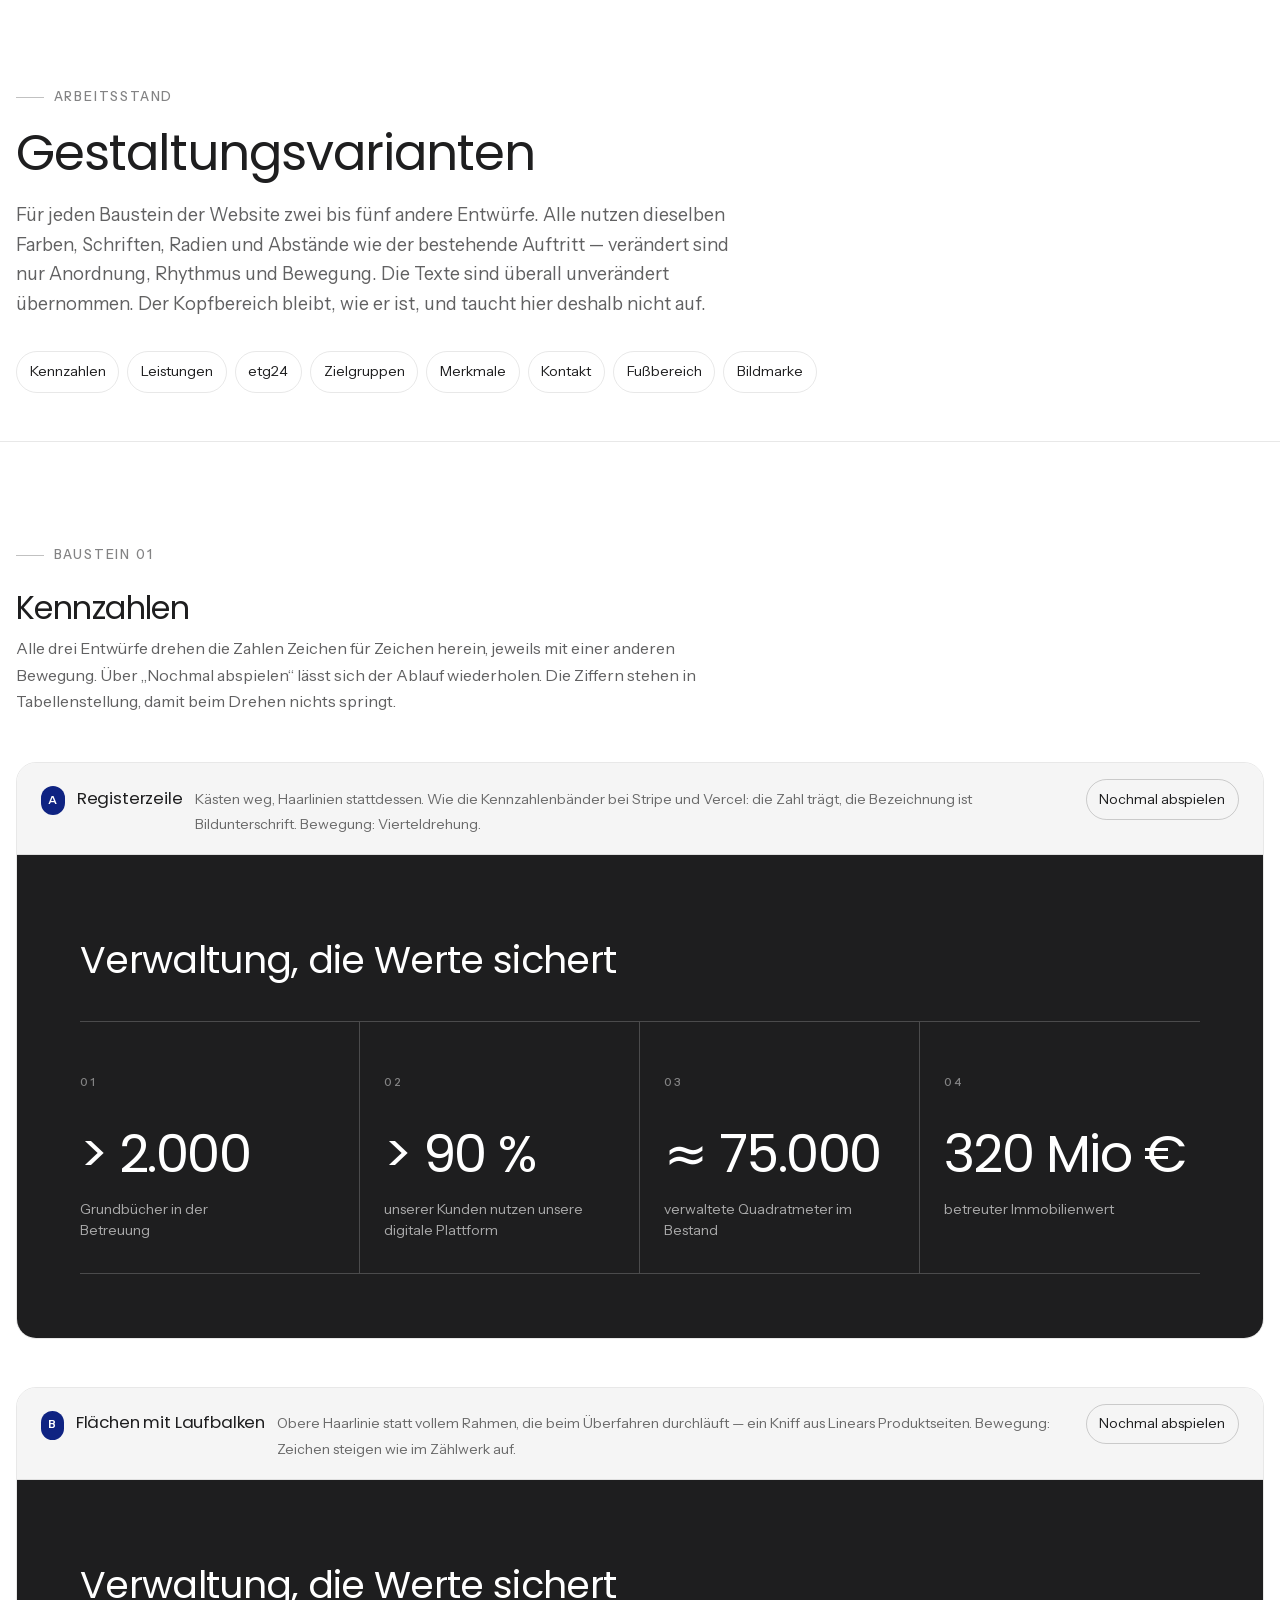
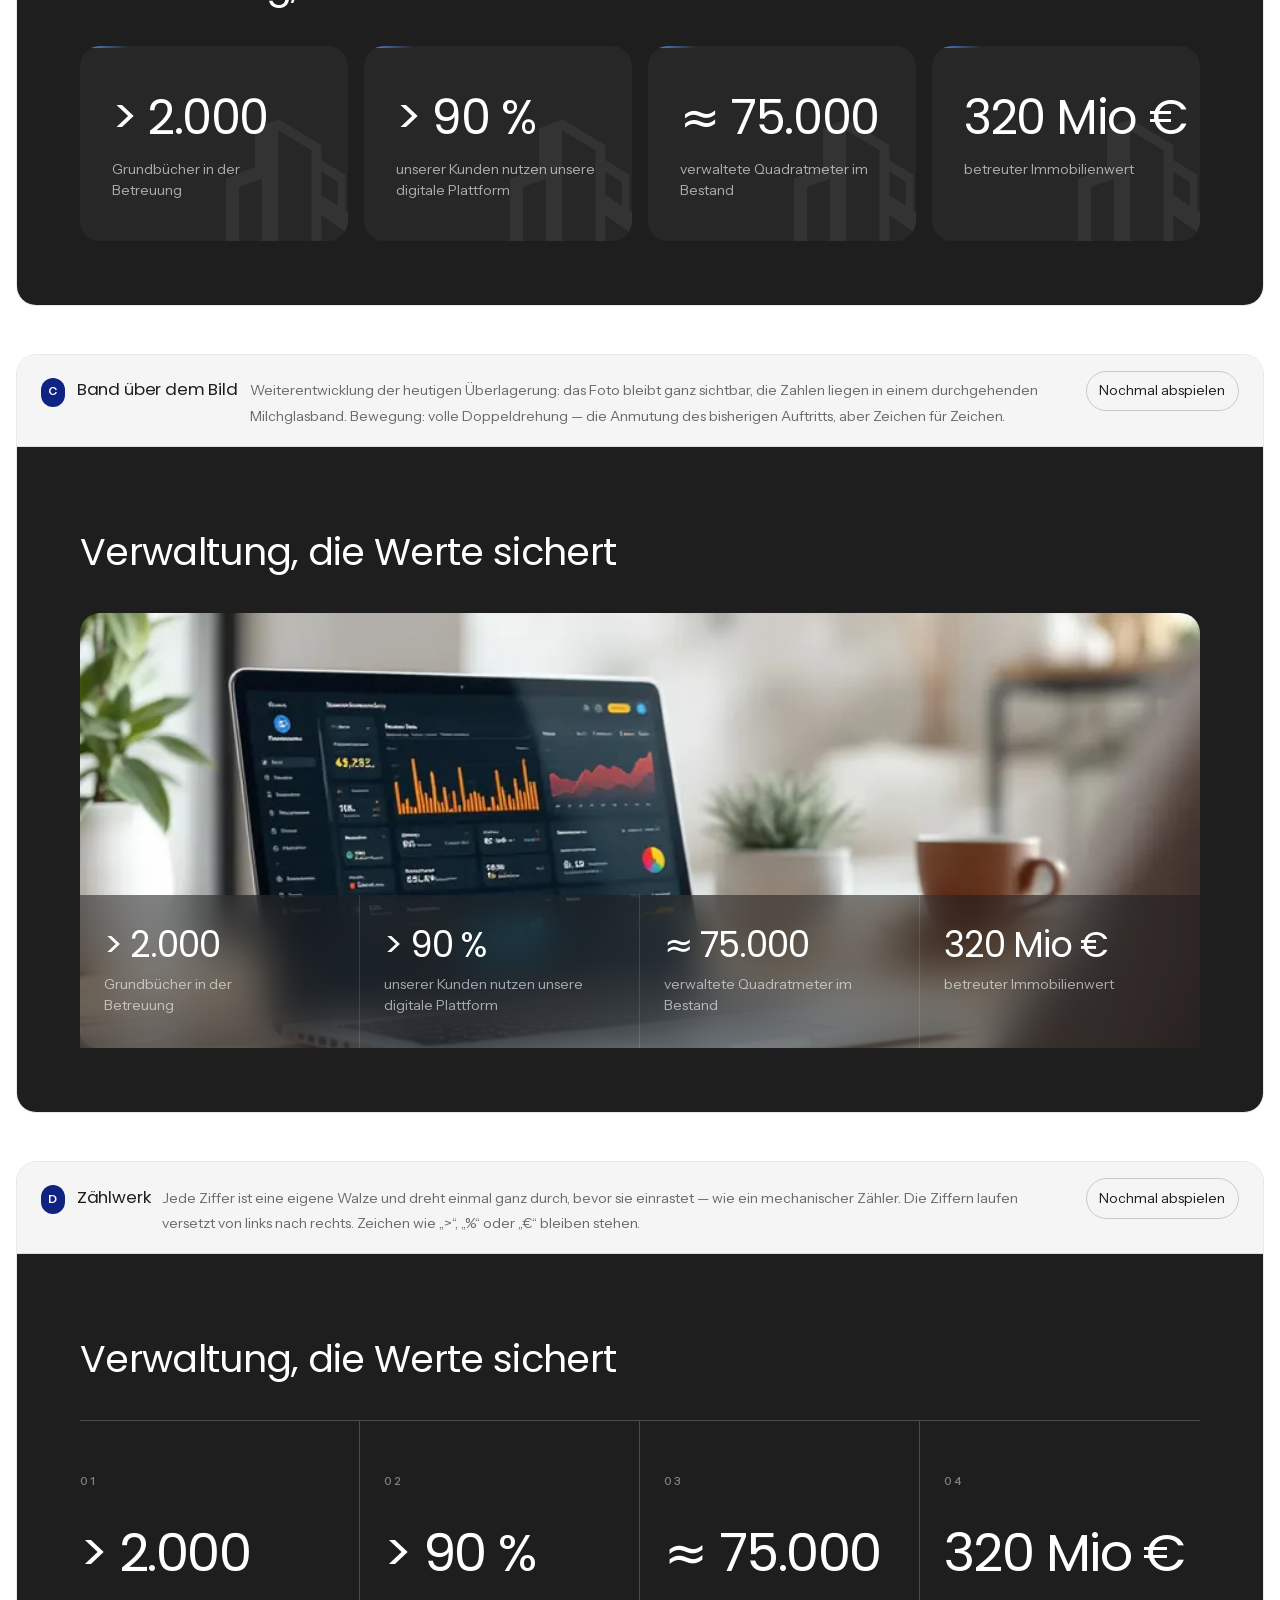
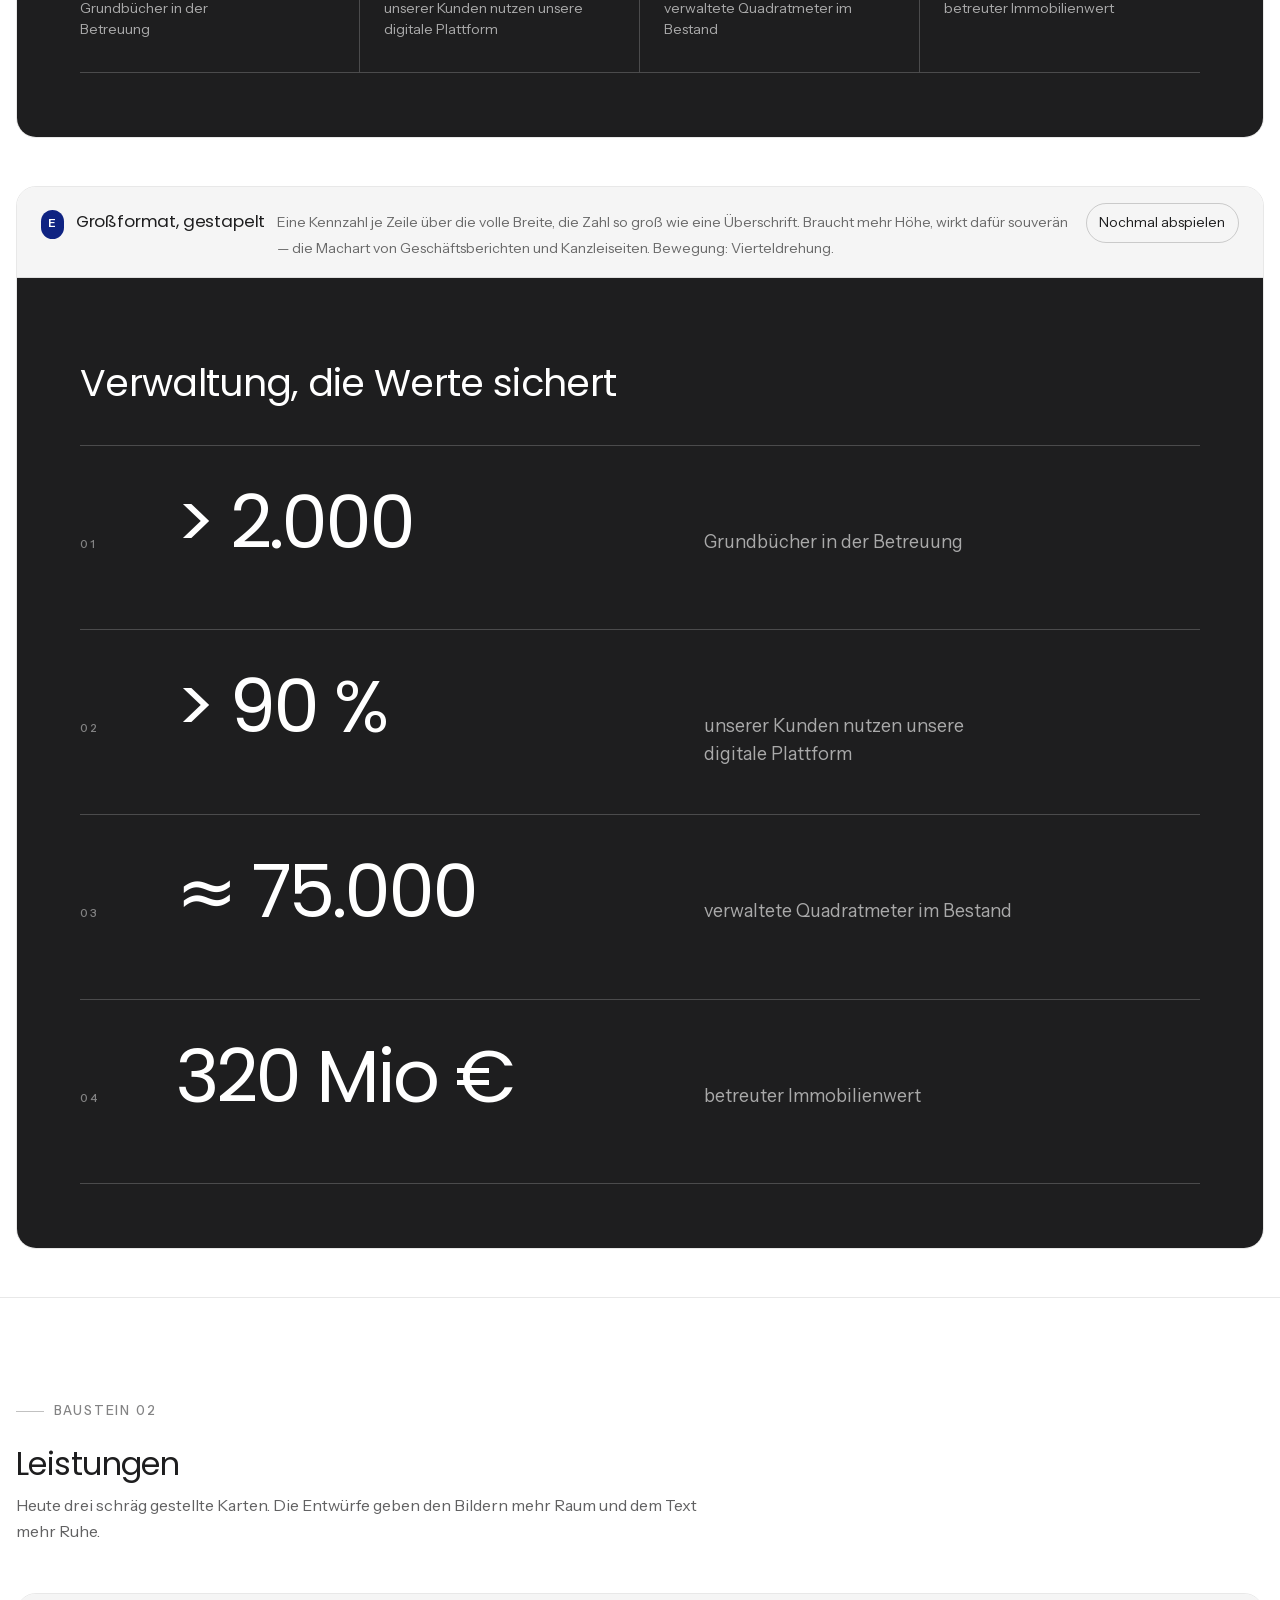
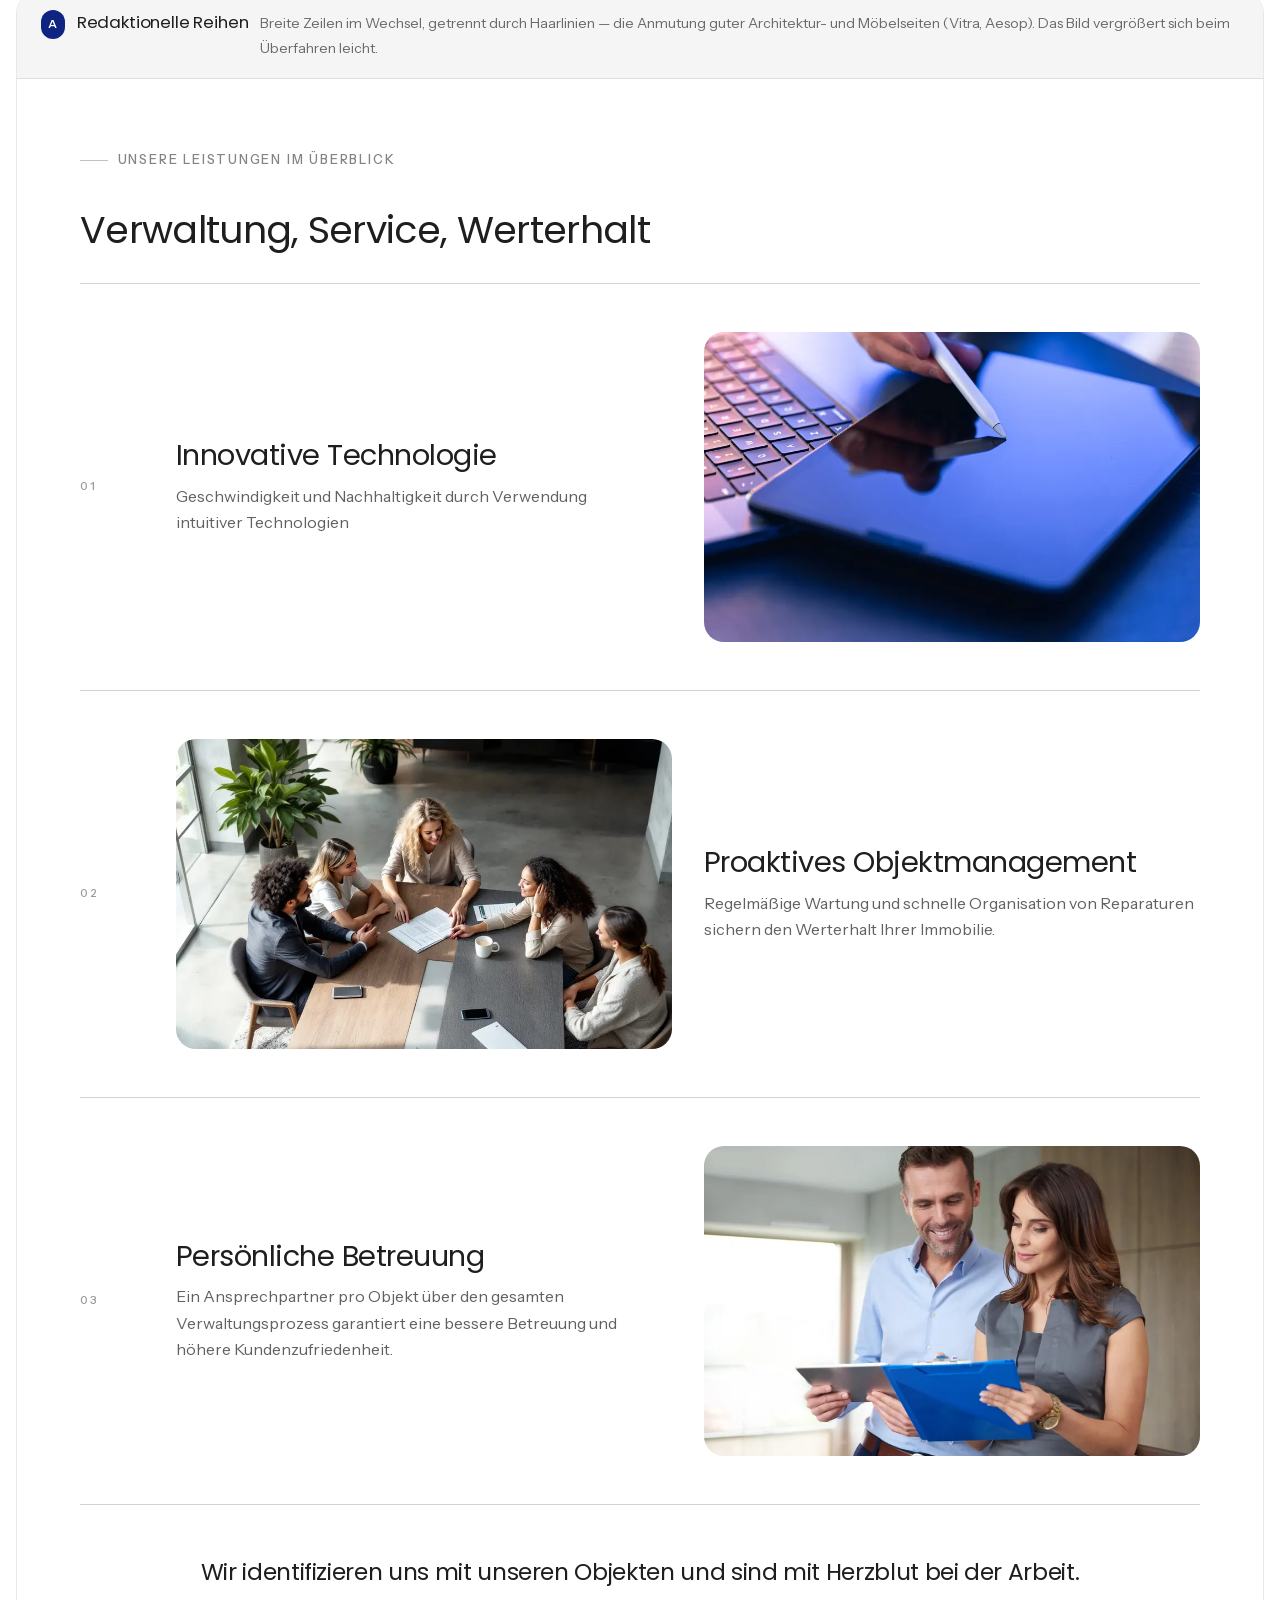
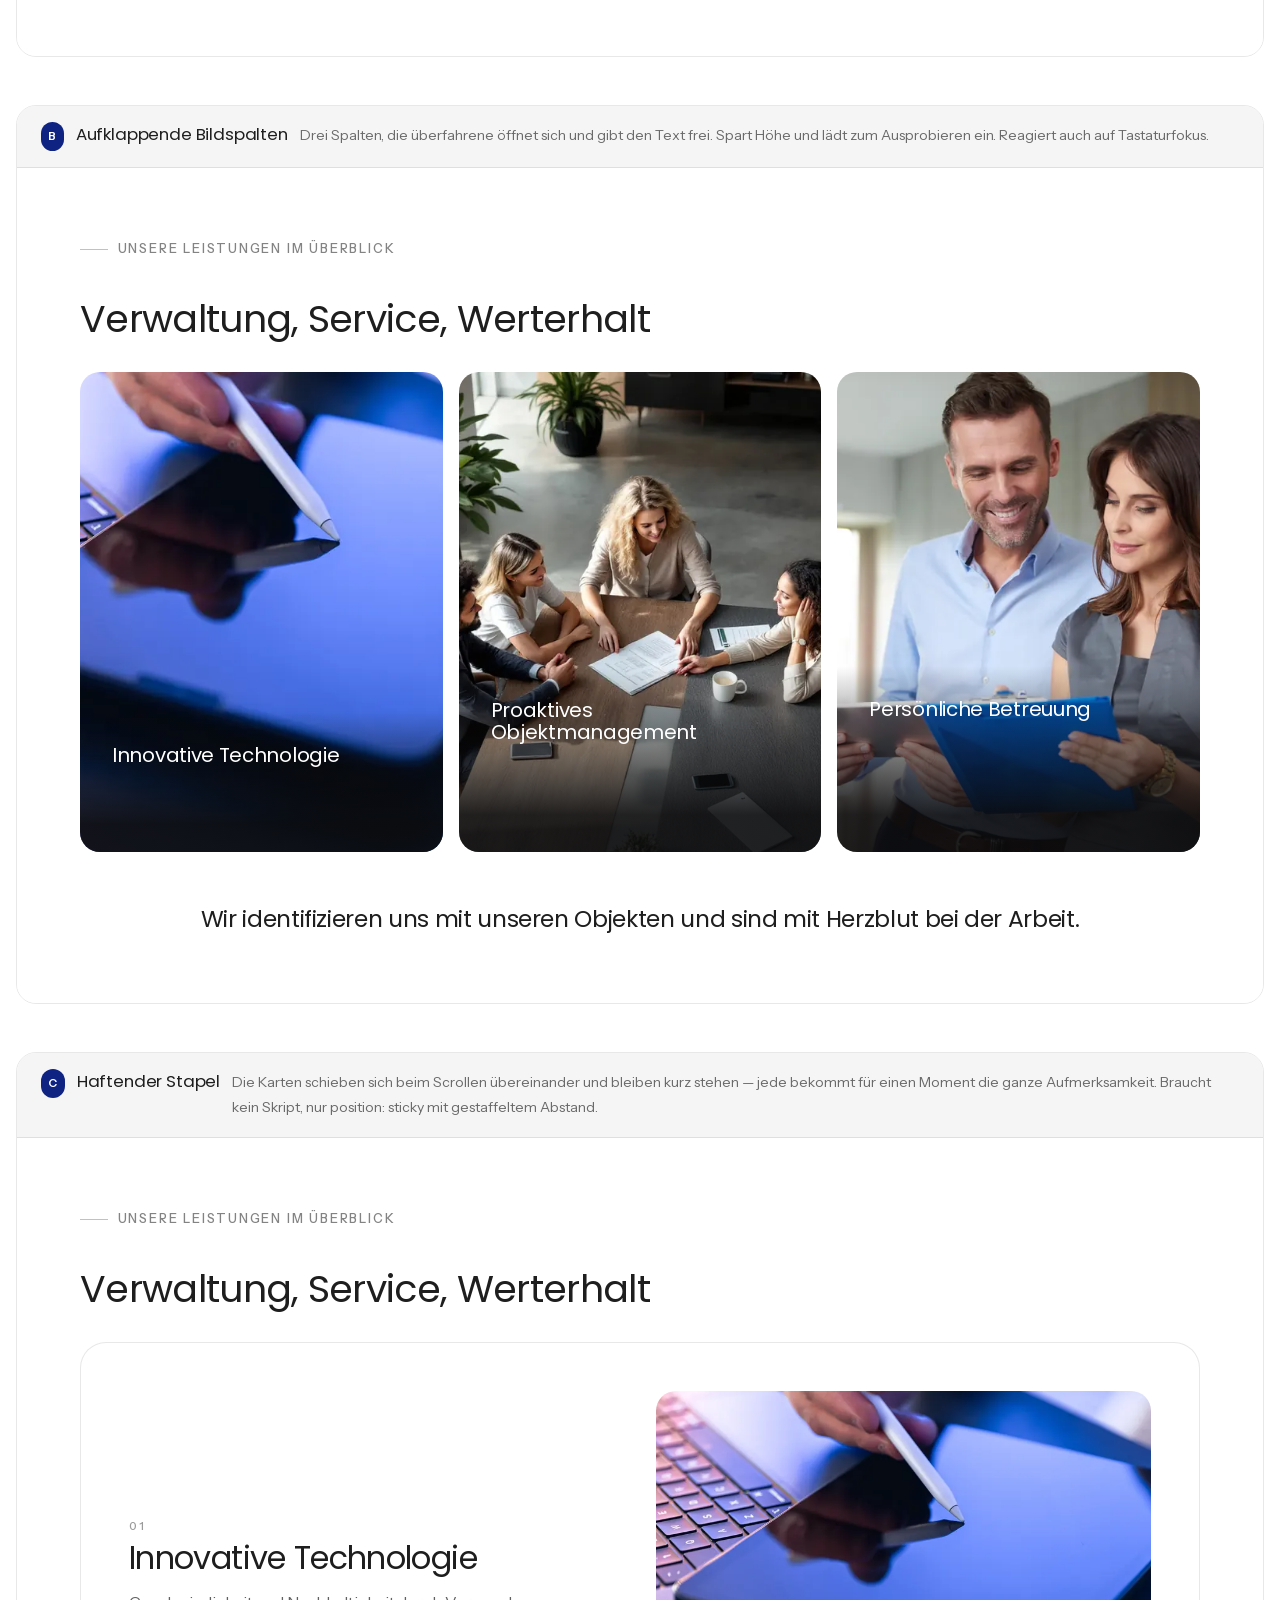
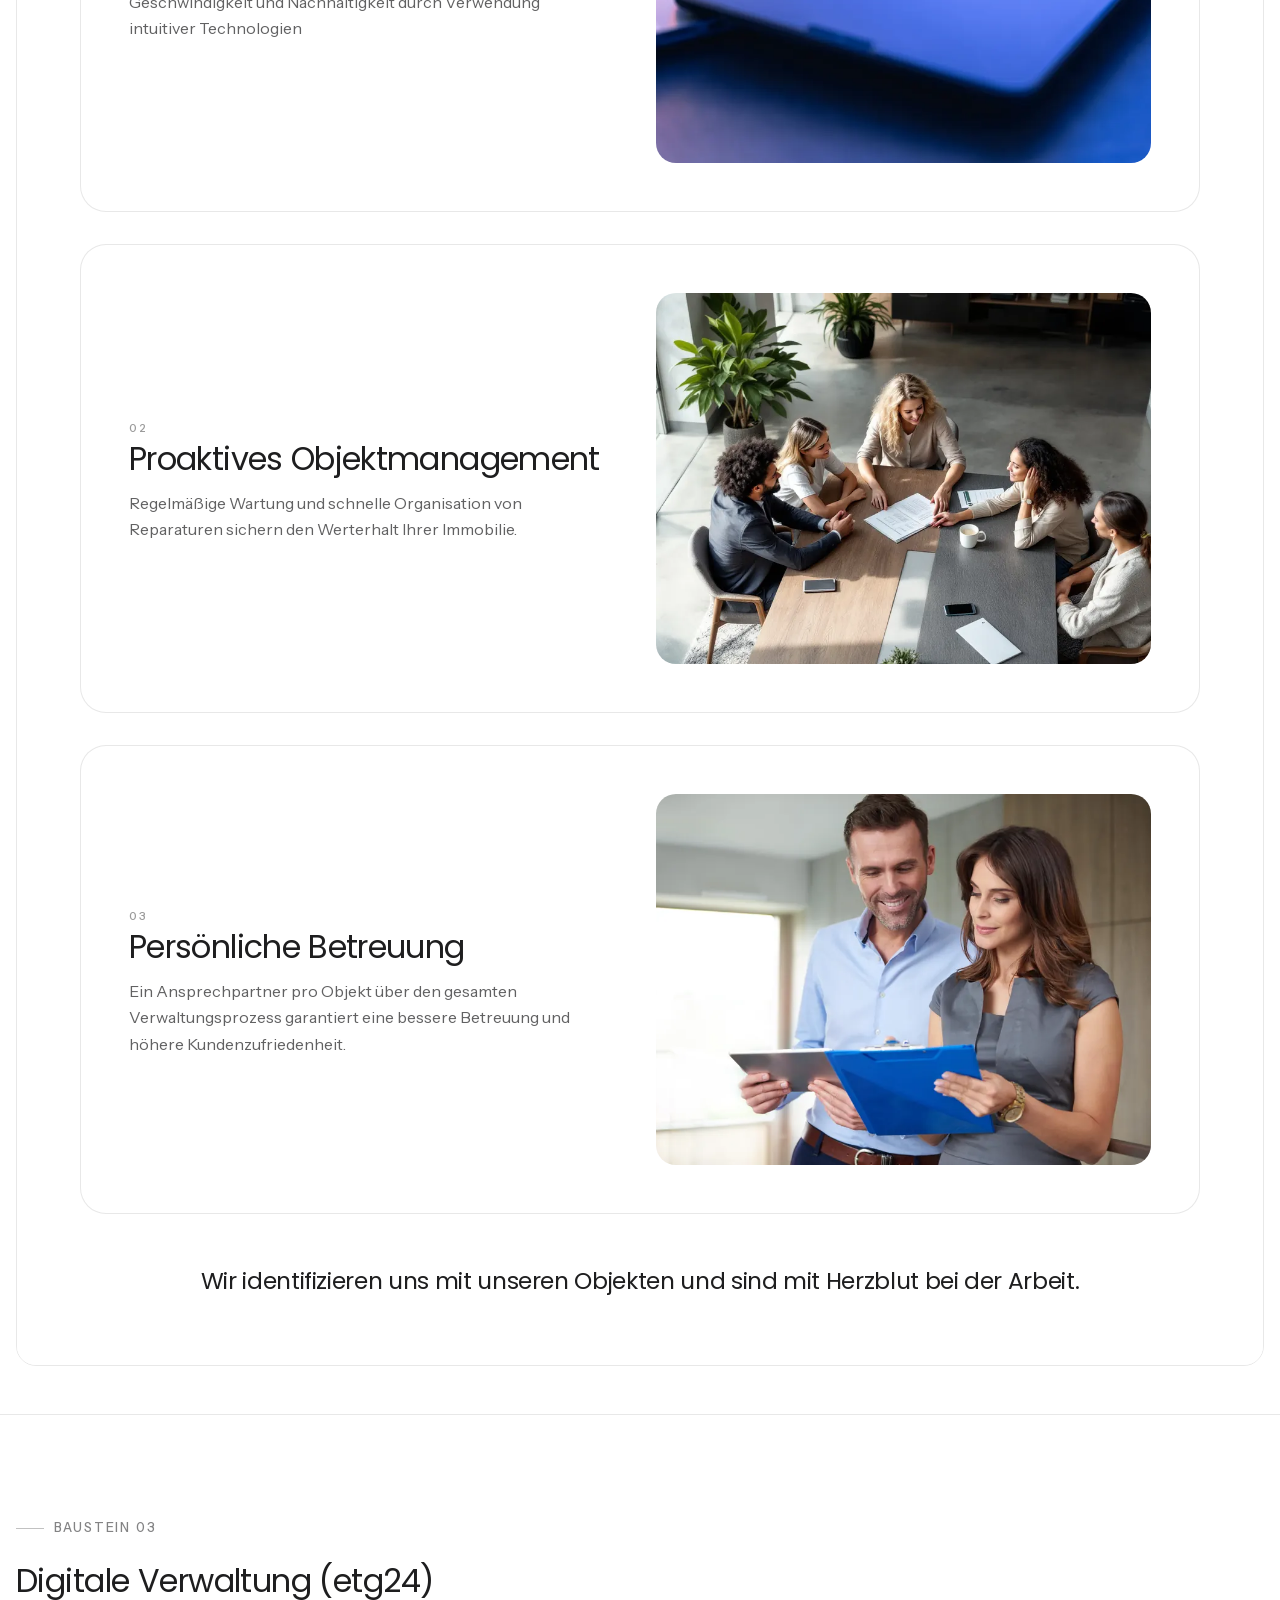
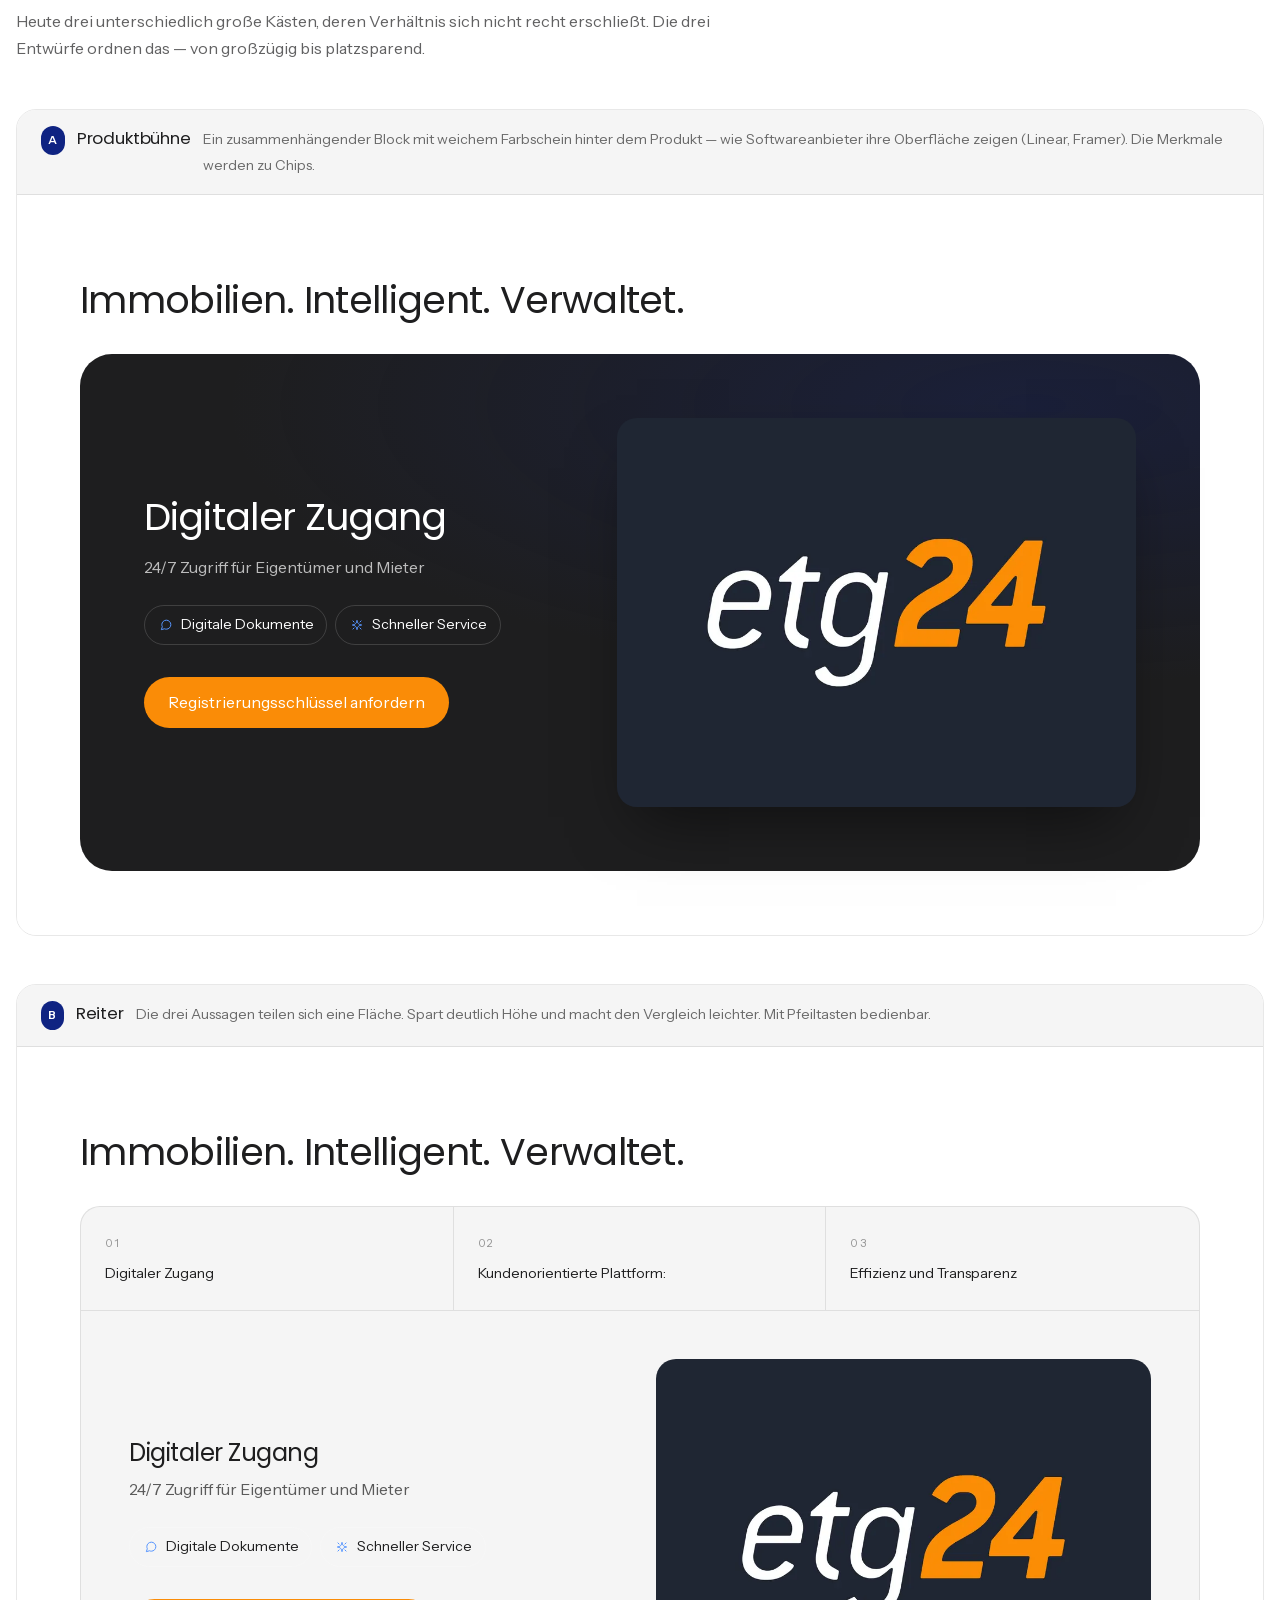
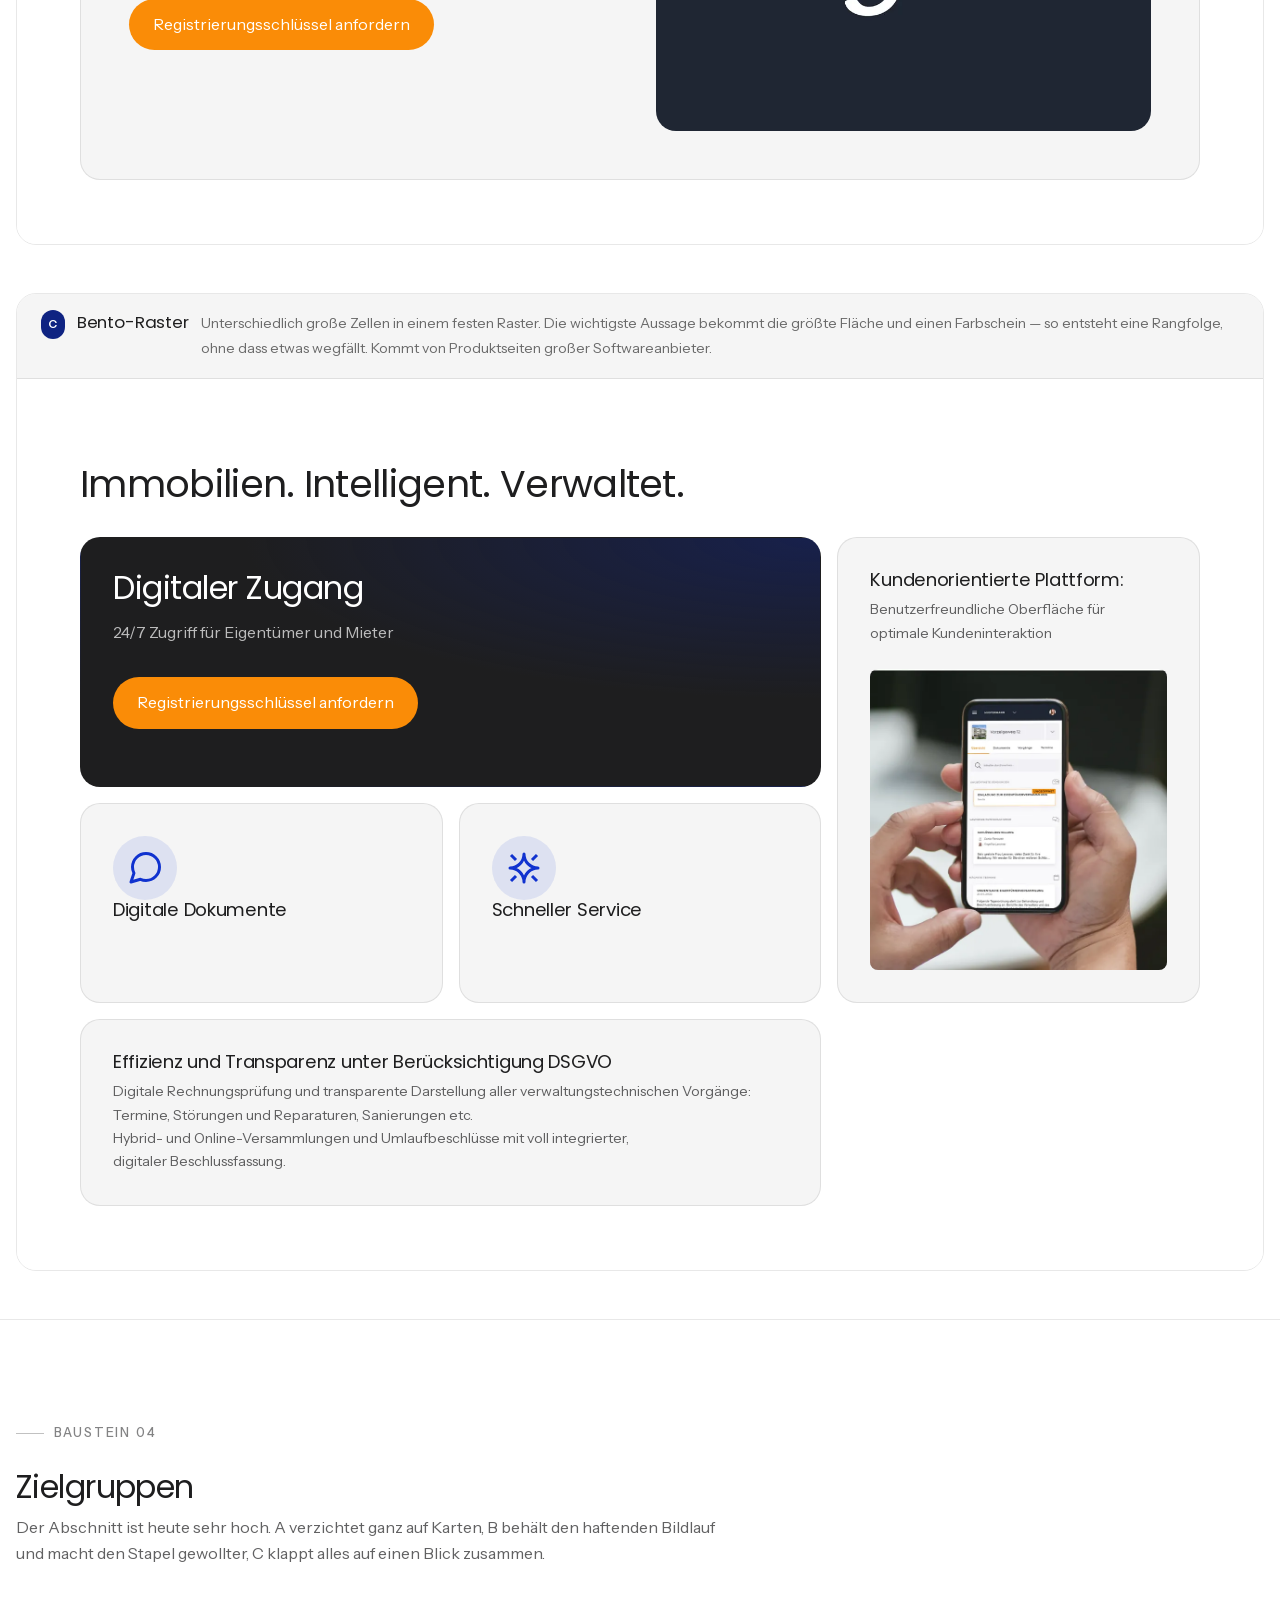
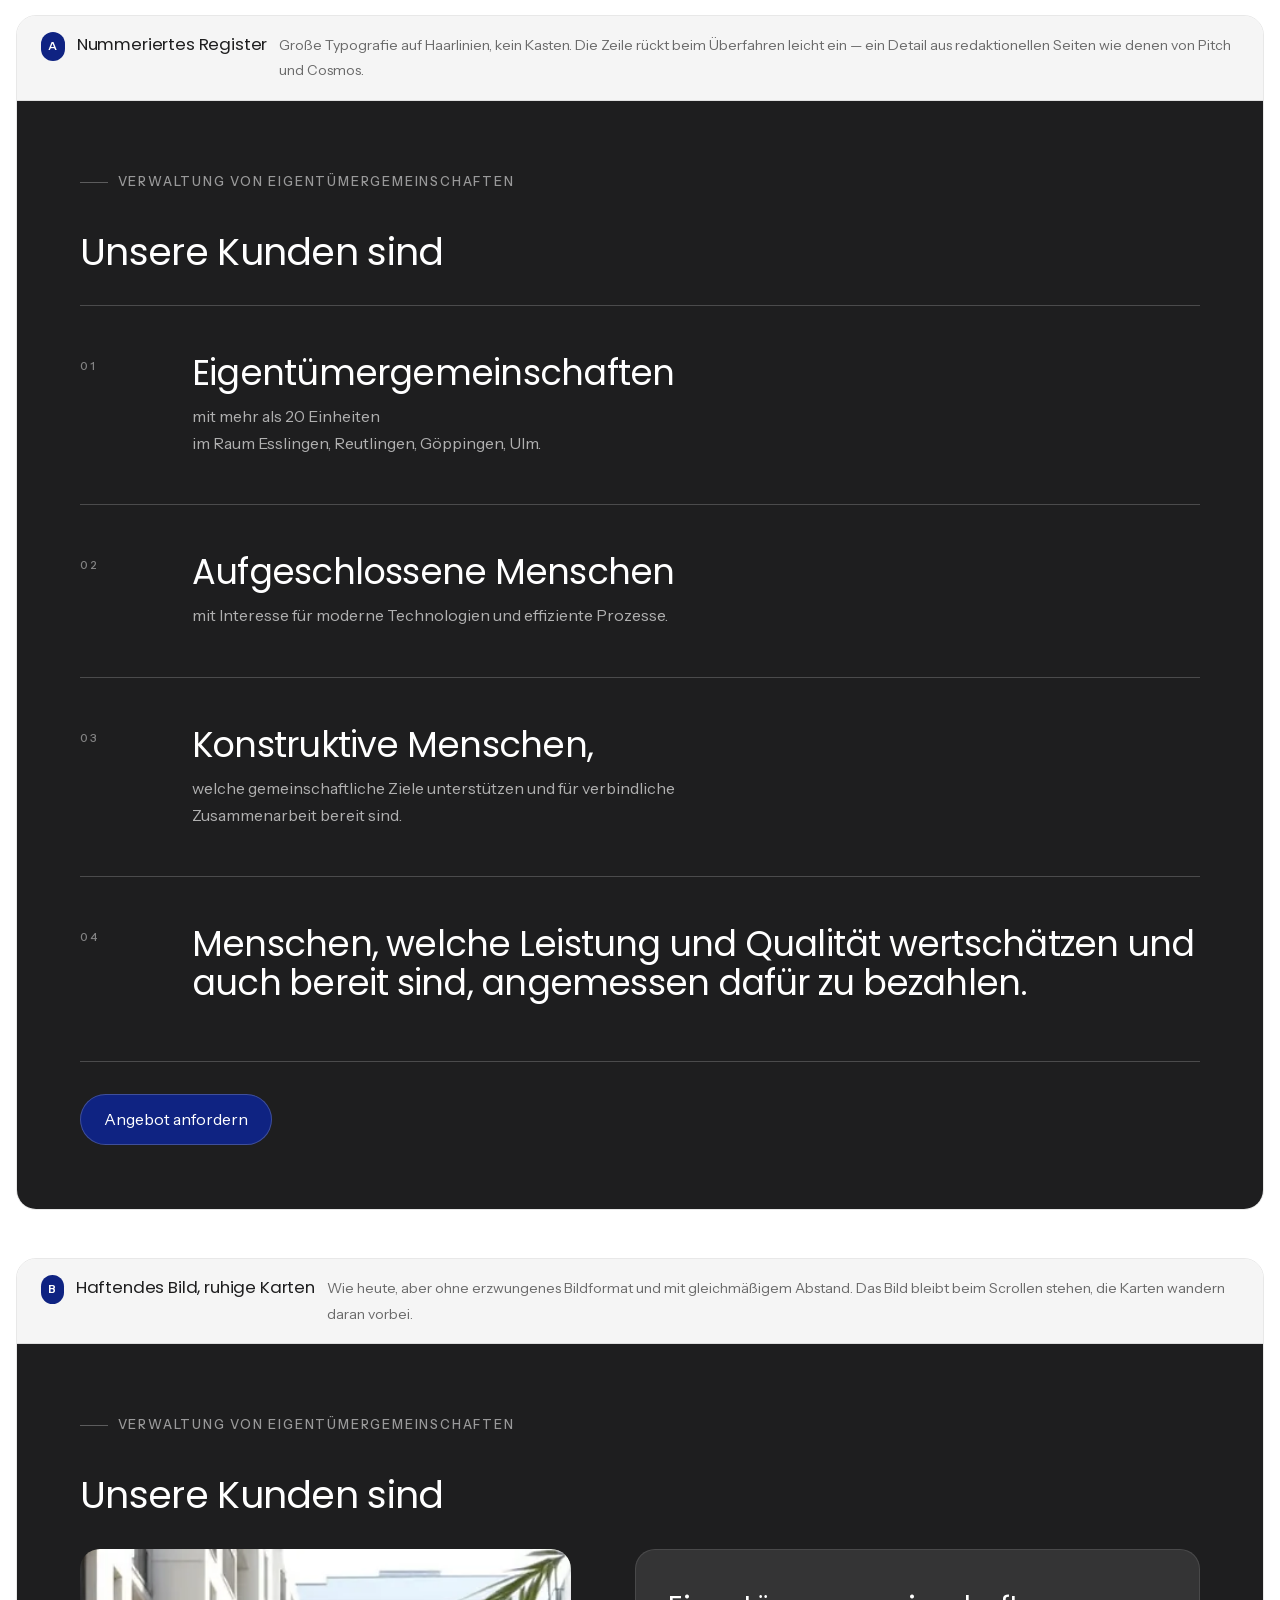
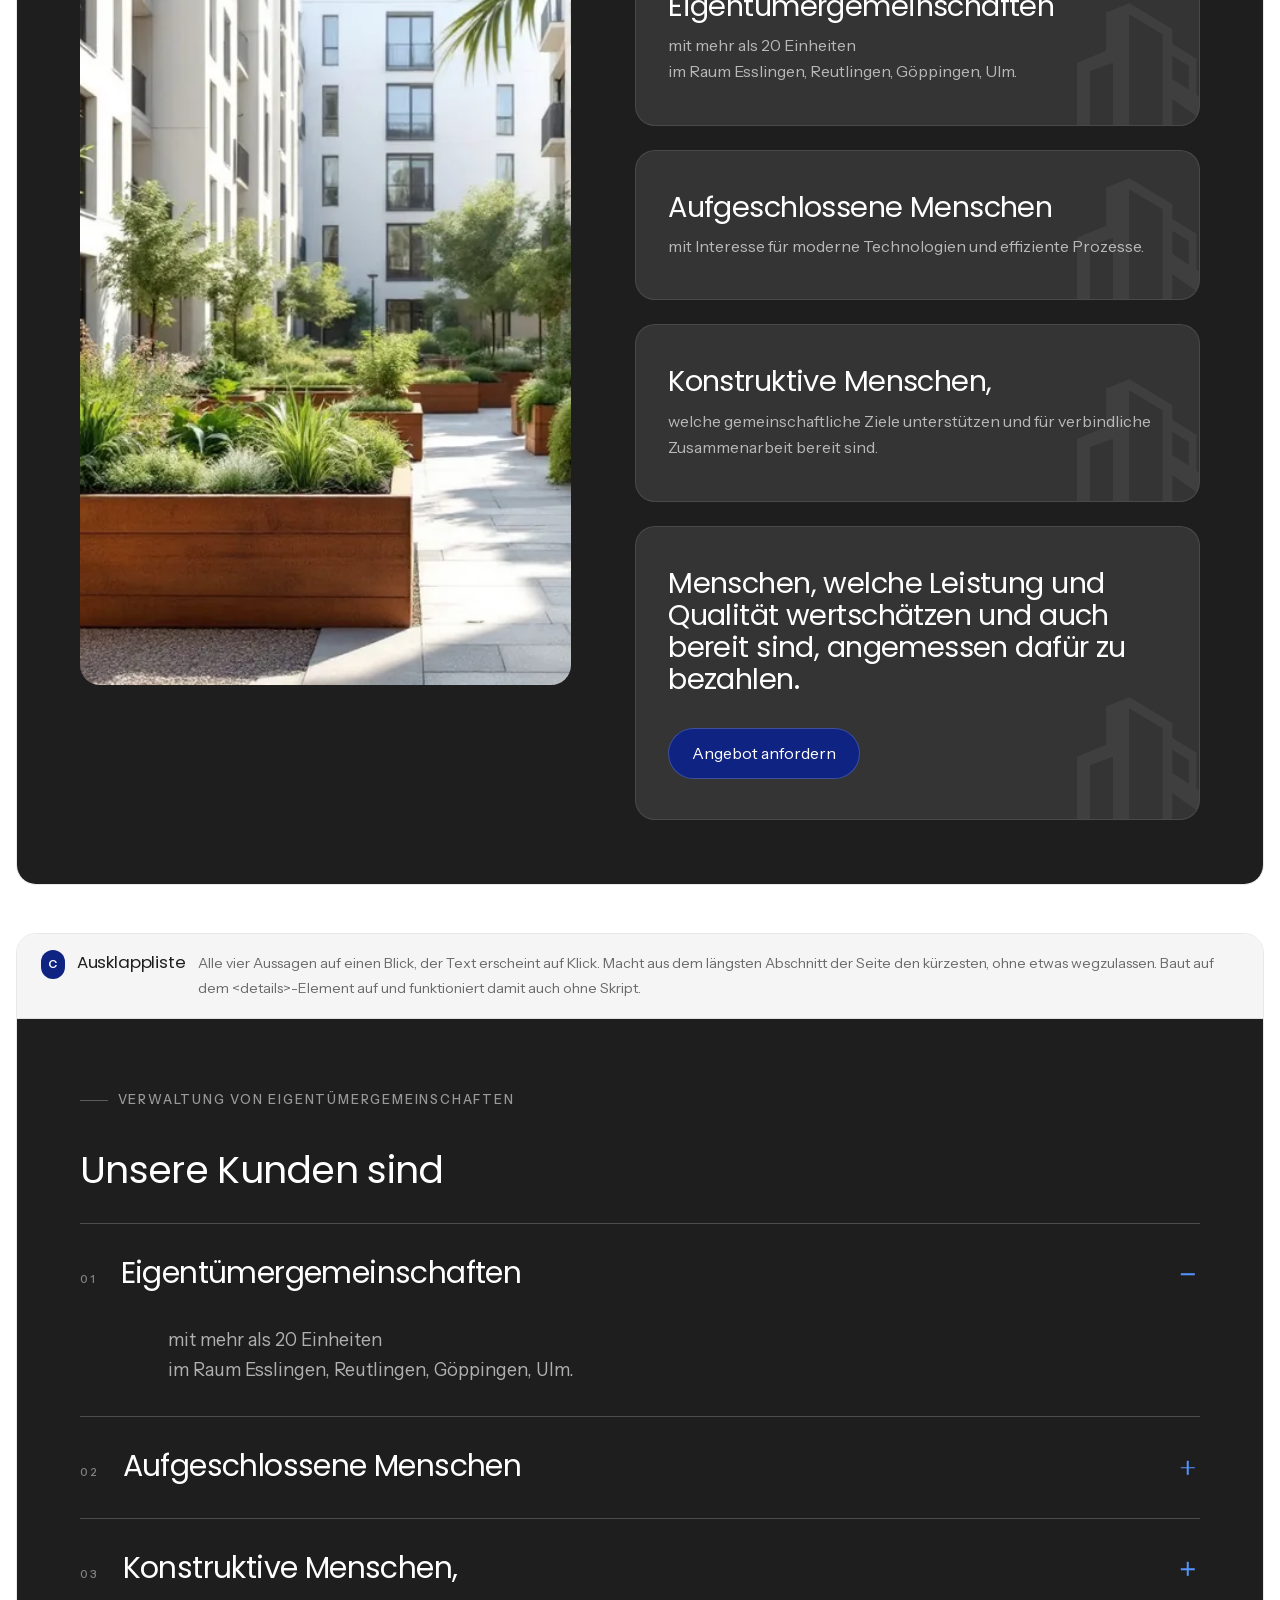
==== gestaltungsvarianten/index.html @ d7246a4a "Variante 1 als vollständige Fassung, mehr Entwürfe, /gestaltungsvarianten Die Vergleichsseite liegt " ====
<!DOCTYPE html>
<html lang="de">
<head>
<meta charset="utf-8">
<meta name="viewport" content="width=device-width, initial-scale=1">
<title>Gestaltungsvarianten – Preißer Immobilien GmbH</title>
<meta name="robots" content="noindex, nofollow">
<meta name="description" content="Entwurfsvarianten für die einzelnen Bausteine der Website. Arbeitsstand, nicht öffentlich.">
<link rel="icon" href="../assets/img/favicon.png" type="image/png">
<link rel="preload" href="../assets/fonts/instrument-sans-latin.woff2" as="font" type="font/woff2" crossorigin>
<link rel="preload" href="../assets/fonts/poppins-latin.woff2" as="font" type="font/woff2" crossorigin>
<link rel="stylesheet" href="../assets/css/styles.css">
<link rel="stylesheet" href="../assets/css/bausteine.css">
<link rel="stylesheet" href="../assets/css/varianten.css">
</head>
<body>

<svg width="0" height="0" aria-hidden="true" focusable="false" style="position:absolute">
  <defs>
    <symbol id="i-doc" viewBox="0 0 32 32">
      <path fill="currentColor" d="m25.7 9.3l-7-7A.9.9 0 0 0 18 2H8a2.006 2.006 0 0 0-2 2v24a2.006 2.006 0 0 0 2 2h16a2.006 2.006 0 0 0 2-2V10a.9.9 0 0 0-.3-.7M18 4.4l5.6 5.6H18ZM24 28H8V4h8v6a2.006 2.006 0 0 0 2 2h6Z"/>
    </symbol>
    <symbol id="i-arrow-right" viewBox="0 0 16 16">
      <path d="M2 8H14.5M14.5 8L8.5 2M14.5 8L8.5 14" fill="none" stroke="currentColor" stroke-width="2" stroke-linejoin="round"/>
    </symbol>
    <symbol id="i-chat" viewBox="0 0 24 24">
      <path d="M12.5 18.25C16.2279 18.25 19.25 15.2279 19.25 11.5C19.25 7.77208 16.2279 4.75 12.5 4.75C8.77208 4.75 5.75 7.77208 5.75 11.5C5.75 12.6007 6.01345 13.6398 6.48072 14.5578L5 19L9.71819 17.6519C10.5664 18.0361 11.5082 18.25 12.5 18.25Z" fill="none" stroke="currentColor" stroke-width="1.5" stroke-linejoin="round"/>
    </symbol>
    <symbol id="i-spark" viewBox="0 0 24 24">
      <g fill="none" stroke="currentColor" stroke-width="1.5" stroke-linejoin="round">
        <path d="M19 12C15.134 12 12 15.134 12 19C12 15.134 8.86599 12 5 12C8.86599 12 12 8.86599 12 5C12 8.86599 15.134 12 19 12Z"/>
        <path d="M8 16L5.5 18.5"/>
        <path d="M8 8L5.5 5.5"/>
        <path d="M16 16L18.5 18.5"/>
        <path d="M16 8L18.5 5.5"/>
      </g>
    </symbol>
    <symbol id="i-mail" viewBox="0 0 24 24">
      <g fill="none" stroke="currentColor" stroke-width="1.5" stroke-linejoin="round">
        <path d="M5.25 6.75H18.75V17.25H5.25V6.75Z"/>
        <path d="M5.25 6.75L12 12L18.75 6.75"/>
      </g>
    </symbol>
    <symbol id="i-cycle" viewBox="0 0 24 24">
      <g fill="none" stroke="currentColor" stroke-width="1.5" stroke-linejoin="round">
        <path d="M9.24998 18.7103C6.60958 17.6271 4.75 15.0307 4.75 12C4.75 8.96938 6.60958 6.37304 9.24997 5.28979"/>
        <path d="M14.75 5.28979C17.3904 6.37303 19.25 8.96938 19.25 12.0001C19.25 15.0307 17.3904 17.6271 14.75 18.7103"/>
        <path d="M4 19.2501L8.99998 19.2501C9.13805 19.2501 9.24998 19.1381 9.24998 19.0001L9.24997 14"/>
        <path d="M20 4.75L15 4.75003C14.8619 4.75003 14.75 4.86196 14.75 5.00003L14.75 10.0001"/>
      </g>
    </symbol>
    <symbol id="i-check" viewBox="0 0 24 24">
      <g fill="none" stroke="currentColor" stroke-width="1.5">
        <path d="M19.25 12C19.25 16.0041 16.0041 19.25 12 19.25C7.99594 19.25 4.75 16.0041 4.75 12C4.75 7.99594 7.99594 4.75 12 4.75C16.0041 4.75 19.25 7.99594 19.25 12Z"/>
        <path d="M9 12L11 14L15.5 9.5"/>
      </g>
    </symbol>
    <symbol id="i-heart" viewBox="0 0 24 24">
      <path d="M17.3654 5.32894C17.8831 5.54543 18.3534 5.86273 18.7495 6.26274C19.146 6.6625 19.4604 7.13723 19.675 7.65978C19.8895 8.18233 20 8.74246 20 9.30814C20 9.87384 19.8895 10.4339 19.675 10.9565C19.4604 11.4791 19.146 11.9538 18.7495 12.3535L12.0001 19L5.2496 12.3535C4.44951 11.5457 4 10.4501 4 9.3076C4 8.16516 4.44951 7.0695 5.2496 6.26166C6.04975 5.45384 7.13498 5 8.26647 5C9.39804 5 10.4833 5.45384 11.2833 6.26166L12.016 6.99843L12.7158 6.26274C13.112 5.86273 13.5823 5.54543 14.0999 5.32894C14.6176 5.11246 15.1724 5.00103 15.7327 5.00103C16.2929 5.00103 16.8478 5.11246 17.3654 5.32894Z" fill="none" stroke="currentColor" stroke-width="1.5" stroke-linejoin="round"/>
    </symbol>
    <symbol id="i-star" viewBox="0 0 24 24">
      <path d="M4 12C8.41828 12 12 8.41828 12 4C12 8.41828 15.5817 12 20 12C15.5817 12 12 15.5817 12 20C12 15.5817 8.41828 12 4 12Z" fill="none" stroke="currentColor" stroke-width="1.5" stroke-linejoin="round"/>
    </symbol>
    <symbol id="i-pin" viewBox="0 0 24 24">
      <g fill="none" stroke="currentColor" stroke-width="1.5" stroke-linejoin="round">
        <path d="M16.3918 14.8527C20.2489 10.9956 17.2769 4.25 12 4.25C6.72299 4.25 3.75102 10.9956 7.60817 14.8527L12 19.25L16.3918 14.8527Z"/>
        <circle cx="12" cy="10.25" r="2"/>
      </g>
    </symbol>
  </defs>
</svg>
<header class="lab-head">
  <div class="container">
    <p class="eyebrow">Arbeitsstand</p>
    <h1>Gestaltungsvarianten</h1>
    <p class="lab-lead">Für jeden Baustein der Website zwei bis fünf andere Entwürfe. Alle nutzen dieselben
      Farben, Schriften, Radien und Abstände wie der bestehende Auftritt — verändert sind nur Anordnung,
      Rhythmus und Bewegung. Die Texte sind überall unverändert übernommen. Der Kopfbereich bleibt, wie er ist,
      und taucht hier deshalb nicht auf.</p>
    <ul class="lab-toc">
      <li><a href="#kennzahlen">Kennzahlen</a></li>
      <li><a href="#leistungen">Leistungen</a></li>
      <li><a href="#etg24">etg24</a></li>
      <li><a href="#zielgruppen">Zielgruppen</a></li>
      <li><a href="#merkmale">Merkmale</a></li>
      <li><a href="#kontakt">Kontakt</a></li>
      <li><a href="#fuss">Fußbereich</a></li>
      <li><a href="#bildmarke">Bildmarke</a></li>
    </ul>
  </div>
</header>

<main>

<!-- =====================================================================
     Kennzahlen
     ===================================================================== -->
<section class="lab-widget" id="kennzahlen">
  <div class="container">
    <p class="eyebrow">Baustein 01</p>
    <h2>Kennzahlen</h2>
    <p class="lab-widget-note">Alle drei Entwürfe drehen die Zahlen Zeichen für Zeichen herein, jeweils mit
      einer anderen Bewegung. Über „Nochmal abspielen“ lässt sich der Ablauf wiederholen. Die Ziffern stehen
      in Tabellenstellung, damit beim Drehen nichts springt.</p>

    <!-- Variante A ------------------------------------------------------ -->
    <div class="variant">
      <div class="variant-bar">
        <span class="variant-tag">A</span>
        <span class="variant-name">Registerzeile</span>
        <span class="variant-source">Kästen weg, Haarlinien stattdessen. Wie die Kennzahlenbänder bei Stripe
          und Vercel: die Zahl trägt, die Bezeichnung ist Bildunterschrift. Bewegung: Vierteldrehung.</span>
        <button class="variant-replay" type="button" data-replay="kennzahlen-a">Nochmal abspielen</button>
      </div>
      <div class="stage is-dark" id="kennzahlen-a">
        <div class="stage-inner">
          <h3 class="h2" style="margin-bottom:2.5rem">Verwaltung, die Werte sichert</h3>
          <div class="stat-register">
            <div>
              <span class="stat-index">01</span>
              <span class="stat-figure chars anim-flip">&gt; 2.000</span>
              <span class="stat-caption">Grundbücher in der Betreuung</span>
            </div>
            <div>
              <span class="stat-index">02</span>
              <span class="stat-figure chars anim-flip">&gt; 90 %</span>
              <span class="stat-caption">unserer Kunden nutzen unsere digitale Plattform</span>
            </div>
            <div>
              <span class="stat-index">03</span>
              <span class="stat-figure chars anim-flip">≈ 75.000</span>
              <span class="stat-caption">verwaltete Quadratmeter im Bestand</span>
            </div>
            <div>
              <span class="stat-index">04</span>
              <span class="stat-figure chars anim-flip">320 Mio €</span>
              <span class="stat-caption">betreuter Immobilienwert</span>
            </div>
          </div>
        </div>
      </div>
    </div>

    <!-- Variante B ------------------------------------------------------ -->
    <div class="variant">
      <div class="variant-bar">
        <span class="variant-tag">B</span>
        <span class="variant-name">Flächen mit Laufbalken</span>
        <span class="variant-source">Obere Haarlinie statt vollem Rahmen, die beim Überfahren durchläuft —
          ein Kniff aus Linears Produktseiten. Bewegung: Zeichen steigen wie im Zählwerk auf.</span>
        <button class="variant-replay" type="button" data-replay="kennzahlen-b">Nochmal abspielen</button>
      </div>
      <div class="stage is-dark" id="kennzahlen-b">
        <div class="stage-inner">
          <h3 class="h2" style="margin-bottom:2.5rem">Verwaltung, die Werte sichert</h3>
          <div class="stat-slabs">
            <div class="stat-slab has-watermark">
              <span class="stat-figure chars anim-rise">&gt; 2.000</span>
              <span class="stat-caption">Grundbücher in der Betreuung</span>
            </div>
            <div class="stat-slab has-watermark">
              <span class="stat-figure chars anim-rise">&gt; 90 %</span>
              <span class="stat-caption">unserer Kunden nutzen unsere digitale Plattform</span>
            </div>
            <div class="stat-slab has-watermark">
              <span class="stat-figure chars anim-rise">≈ 75.000</span>
              <span class="stat-caption">verwaltete Quadratmeter im Bestand</span>
            </div>
            <div class="stat-slab has-watermark">
              <span class="stat-figure chars anim-rise">320 Mio €</span>
              <span class="stat-caption">betreuter Immobilienwert</span>
            </div>
          </div>
        </div>
      </div>
    </div>

    <!-- Variante C ------------------------------------------------------ -->
    <div class="variant">
      <div class="variant-bar">
        <span class="variant-tag">C</span>
        <span class="variant-name">Band über dem Bild</span>
        <span class="variant-source">Weiterentwicklung der heutigen Überlagerung: das Foto bleibt ganz
          sichtbar, die Zahlen liegen in einem durchgehenden Milchglasband. Bewegung: volle Doppeldrehung —
          die Anmutung des bisherigen Auftritts, aber Zeichen für Zeichen.</span>
        <button class="variant-replay" type="button" data-replay="kennzahlen-c">Nochmal abspielen</button>
      </div>
      <div class="stage is-dark" id="kennzahlen-c">
        <div class="stage-inner">
          <h3 class="h2" style="margin-bottom:2.5rem">Verwaltung, die Werte sichert</h3>
          <div class="stat-band-wrap">
            <img src="../assets/img/metrics-dashboard-900.webp" width="900" height="675"
                 alt="Laptop auf einem Schreibtisch zeigt ein Auswertungs-Dashboard" loading="lazy" decoding="async">
            <div class="stat-band">
              <div>
                <span class="stat-figure chars anim-spin">&gt; 2.000</span>
                <span class="stat-caption">Grundbücher in der Betreuung</span>
              </div>
              <div>
                <span class="stat-figure chars anim-spin">&gt; 90 %</span>
                <span class="stat-caption">unserer Kunden nutzen unsere digitale Plattform</span>
              </div>
              <div>
                <span class="stat-figure chars anim-spin">≈ 75.000</span>
                <span class="stat-caption">verwaltete Quadratmeter im Bestand</span>
              </div>
              <div>
                <span class="stat-figure chars anim-spin">320 Mio €</span>
                <span class="stat-caption">betreuter Immobilienwert</span>
              </div>
            </div>
          </div>
        </div>
      </div>
    </div>
    <!-- Variante D ------------------------------------------------------ -->
    <div class="variant">
      <div class="variant-bar">
        <span class="variant-tag">D</span>
        <span class="variant-name">Zählwerk</span>
        <span class="variant-source">Jede Ziffer ist eine eigene Walze und dreht einmal ganz durch, bevor sie
          einrastet — wie ein mechanischer Zähler. Die Ziffern laufen versetzt von links nach rechts.
          Zeichen wie „&gt;“, „%“ oder „€“ bleiben stehen.</span>
        <button class="variant-replay" type="button" data-replay="kennzahlen-d">Nochmal abspielen</button>
      </div>
      <div class="stage is-dark" id="kennzahlen-d">
        <div class="stage-inner">
          <h3 class="h2" style="margin-bottom:2.5rem">Verwaltung, die Werte sichert</h3>
          <div class="stat-register">
            <div>
              <span class="stat-index">01</span>
              <span class="stat-figure roll" data-roll>&gt; 2.000</span>
              <span class="stat-caption">Grundbücher in der Betreuung</span>
            </div>
            <div>
              <span class="stat-index">02</span>
              <span class="stat-figure roll" data-roll>&gt; 90 %</span>
              <span class="stat-caption">unserer Kunden nutzen unsere digitale Plattform</span>
            </div>
            <div>
              <span class="stat-index">03</span>
              <span class="stat-figure roll" data-roll>≈ 75.000</span>
              <span class="stat-caption">verwaltete Quadratmeter im Bestand</span>
            </div>
            <div>
              <span class="stat-index">04</span>
              <span class="stat-figure roll" data-roll>320 Mio €</span>
              <span class="stat-caption">betreuter Immobilienwert</span>
            </div>
          </div>
        </div>
      </div>
    </div>

    <!-- Variante E ------------------------------------------------------ -->
    <div class="variant">
      <div class="variant-bar">
        <span class="variant-tag">E</span>
        <span class="variant-name">Großformat, gestapelt</span>
        <span class="variant-source">Eine Kennzahl je Zeile über die volle Breite, die Zahl so groß wie eine
          Überschrift. Braucht mehr Höhe, wirkt dafür souverän — die Machart von Geschäftsberichten und
          Kanzleiseiten. Bewegung: Vierteldrehung.</span>
        <button class="variant-replay" type="button" data-replay="kennzahlen-e">Nochmal abspielen</button>
      </div>
      <div class="stage is-dark" id="kennzahlen-e">
        <div class="stage-inner">
          <h3 class="h2" style="margin-bottom:2.5rem">Verwaltung, die Werte sichert</h3>
          <div class="stat-stack">
            <div class="stat-line">
              <span class="stat-index">01</span>
              <span class="stat-figure chars anim-flip">&gt; 2.000</span>
              <span class="stat-caption">Grundbücher in der Betreuung</span>
            </div>
            <div class="stat-line">
              <span class="stat-index">02</span>
              <span class="stat-figure chars anim-flip">&gt; 90 %</span>
              <span class="stat-caption">unserer Kunden nutzen unsere digitale Plattform</span>
            </div>
            <div class="stat-line">
              <span class="stat-index">03</span>
              <span class="stat-figure chars anim-flip">≈ 75.000</span>
              <span class="stat-caption">verwaltete Quadratmeter im Bestand</span>
            </div>
            <div class="stat-line">
              <span class="stat-index">04</span>
              <span class="stat-figure chars anim-flip">320 Mio €</span>
              <span class="stat-caption">betreuter Immobilienwert</span>
            </div>
          </div>
        </div>
      </div>
    </div>
  </div>
</section>

<!-- =====================================================================
     Leistungen
     ===================================================================== -->
<section class="lab-widget" id="leistungen">
  <div class="container">
    <p class="eyebrow">Baustein 02</p>
    <h2>Leistungen</h2>
    <p class="lab-widget-note">Heute drei schräg gestellte Karten. Die Entwürfe geben den Bildern mehr Raum und
      dem Text mehr Ruhe.</p>

    <div class="variant">
      <div class="variant-bar">
        <span class="variant-tag">A</span>
        <span class="variant-name">Redaktionelle Reihen</span>
        <span class="variant-source">Breite Zeilen im Wechsel, getrennt durch Haarlinien — die Anmutung guter
          Architektur- und Möbelseiten (Vitra, Aesop). Das Bild vergrößert sich beim Überfahren leicht.</span>
      </div>
      <div class="stage">
        <div class="stage-inner">
          <p class="eyebrow">Unsere Leistungen im Überblick</p>
          <h3 class="h2" style="margin-bottom:2rem">Verwaltung, Service, Werterhalt</h3>
          <div class="svc-rows">
            <div class="svc-row">
              <span class="svc-num">01</span>
              <div>
                <h3>Innovative Technologie</h3>
                <p>Geschwindigkeit und Nachhaltigkeit durch Verwendung intuitiver Technologien</p>
              </div>
              <div class="svc-media">
                <img src="../assets/img/innovative-technologie-900.webp" width="900" height="563"
                     alt="Hand mit Eingabestift an einem Tablet" loading="lazy" decoding="async">
              </div>
            </div>
            <div class="svc-row">
              <span class="svc-num">02</span>
              <div>
                <h3>Proaktives Objektmanagement</h3>
                <p>Regelmäßige Wartung und schnelle Organisation von Reparaturen sichern den Werterhalt Ihrer Immobilie.</p>
              </div>
              <div class="svc-media">
                <img src="../assets/img/objektmanagement-900.webp" width="900" height="563"
                     alt="Besprechung an einem Konferenztisch" loading="lazy" decoding="async">
              </div>
            </div>
            <div class="svc-row">
              <span class="svc-num">03</span>
              <div>
                <h3>Persönliche Betreuung</h3>
                <p>Ein Ansprechpartner pro Objekt über den gesamten Verwaltungsprozess garantiert eine bessere Betreuung und höhere Kundenzufriedenheit.</p>
              </div>
              <div class="svc-media">
                <img src="../assets/img/persoenliche-betreuung-900.webp" width="900" height="563"
                     alt="Zwei Personen im Gespräch über Unterlagen" loading="lazy" decoding="async">
              </div>
            </div>
          </div>
          <p class="svc-closing">Wir identifizieren uns mit unseren Objekten und sind mit Herzblut bei der Arbeit.</p>
        </div>
      </div>
    </div>

    <div class="variant">
      <div class="variant-bar">
        <span class="variant-tag">B</span>
        <span class="variant-name">Aufklappende Bildspalten</span>
        <span class="variant-source">Drei Spalten, die überfahrene öffnet sich und gibt den Text frei. Spart
          Höhe und lädt zum Ausprobieren ein. Reagiert auch auf Tastaturfokus.</span>
      </div>
      <div class="stage">
        <div class="stage-inner">
          <p class="eyebrow">Unsere Leistungen im Überblick</p>
          <h3 class="h2" style="margin-bottom:2rem">Verwaltung, Service, Werterhalt</h3>
          <div class="svc-panels">
            <article class="svc-panel" tabindex="0">
              <img src="../assets/img/innovative-technologie-900.webp" width="900" height="900"
                   alt="Hand mit Eingabestift an einem Tablet" loading="lazy" decoding="async">
              <div class="svc-panel-body">
                <h3>Innovative Technologie</h3>
                <p>Geschwindigkeit und Nachhaltigkeit durch Verwendung intuitiver Technologien</p>
              </div>
            </article>
            <article class="svc-panel" tabindex="0">
              <img src="../assets/img/objektmanagement-900.webp" width="900" height="900"
                   alt="Besprechung an einem Konferenztisch" loading="lazy" decoding="async">
              <div class="svc-panel-body">
                <h3>Proaktives Objektmanagement</h3>
                <p>Regelmäßige Wartung und schnelle Organisation von Reparaturen sichern den Werterhalt Ihrer Immobilie.</p>
              </div>
            </article>
            <article class="svc-panel" tabindex="0">
              <img src="../assets/img/persoenliche-betreuung-900.webp" width="900" height="900"
                   alt="Zwei Personen im Gespräch über Unterlagen" loading="lazy" decoding="async">
              <div class="svc-panel-body">
                <h3>Persönliche Betreuung</h3>
                <p>Ein Ansprechpartner pro Objekt über den gesamten Verwaltungsprozess garantiert eine bessere Betreuung und höhere Kundenzufriedenheit.</p>
              </div>
            </article>
          </div>
          <p class="svc-closing">Wir identifizieren uns mit unseren Objekten und sind mit Herzblut bei der Arbeit.</p>
        </div>
      </div>
    </div>
    <div class="variant">
      <div class="variant-bar">
        <span class="variant-tag">C</span>
        <span class="variant-name">Haftender Stapel</span>
        <span class="variant-source">Die Karten schieben sich beim Scrollen übereinander und bleiben kurz
          stehen — jede bekommt für einen Moment die ganze Aufmerksamkeit. Braucht kein Skript, nur
          position: sticky mit gestaffeltem Abstand.</span>
      </div>
      <div class="stage">
        <div class="stage-inner">
          <p class="eyebrow">Unsere Leistungen im Überblick</p>
          <h3 class="h2" style="margin-bottom:2rem">Verwaltung, Service, Werterhalt</h3>
          <div class="svc-stack">
            <div class="svc-sticky">
              <article class="svc-stack-card">
                <div>
                  <span class="svc-num">01</span>
                  <h3>Innovative Technologie</h3>
                  <p>Geschwindigkeit und Nachhaltigkeit durch Verwendung intuitiver Technologien</p>
                </div>
                <div class="frame">
                  <img src="../assets/img/innovative-technologie-900.webp" width="900" height="675"
                       alt="Hand mit Eingabestift an einem Tablet" loading="lazy" decoding="async">
                </div>
              </article>
            </div>
            <div class="svc-sticky">
              <article class="svc-stack-card">
                <div>
                  <span class="svc-num">02</span>
                  <h3>Proaktives Objektmanagement</h3>
                  <p>Regelmäßige Wartung und schnelle Organisation von Reparaturen sichern den Werterhalt Ihrer Immobilie.</p>
                </div>
                <div class="frame">
                  <img src="../assets/img/objektmanagement-900.webp" width="900" height="675"
                       alt="Besprechung an einem Konferenztisch" loading="lazy" decoding="async">
                </div>
              </article>
            </div>
            <div class="svc-sticky">
              <article class="svc-stack-card">
                <div>
                  <span class="svc-num">03</span>
                  <h3>Persönliche Betreuung</h3>
                  <p>Ein Ansprechpartner pro Objekt über den gesamten Verwaltungsprozess garantiert eine bessere Betreuung und höhere Kundenzufriedenheit.</p>
                </div>
                <div class="frame">
                  <img src="../assets/img/persoenliche-betreuung-900.webp" width="900" height="675"
                       alt="Zwei Personen im Gespräch über Unterlagen" loading="lazy" decoding="async">
                </div>
              </article>
            </div>
          </div>
          <p class="svc-closing">Wir identifizieren uns mit unseren Objekten und sind mit Herzblut bei der Arbeit.</p>
        </div>
      </div>
    </div>
  </div>
</section>

<!-- =====================================================================
     etg24
     ===================================================================== -->
<section class="lab-widget" id="etg24">
  <div class="container">
    <p class="eyebrow">Baustein 03</p>
    <h2>Digitale Verwaltung (etg24)</h2>
    <p class="lab-widget-note">Heute drei unterschiedlich große Kästen, deren Verhältnis sich nicht recht
      erschließt. Die drei Entwürfe ordnen das — von großzügig bis platzsparend.</p>

    <div class="variant">
      <div class="variant-bar">
        <span class="variant-tag">A</span>
        <span class="variant-name">Produktbühne</span>
        <span class="variant-source">Ein zusammenhängender Block mit weichem Farbschein hinter dem Produkt —
          wie Softwareanbieter ihre Oberfläche zeigen (Linear, Framer). Die Merkmale werden zu Chips.</span>
      </div>
      <div class="stage">
        <div class="stage-inner">
          <h3 class="h2" style="margin-bottom:2rem">Immobilien. Intelligent. Verwaltet.</h3>
          <div class="etg-stage">
            <div>
              <h3>Digitaler Zugang</h3>
              <p>24/7 Zugriff für Eigentümer und Mieter</p>
              <ul class="etg-points">
                <li><span class="icon" aria-hidden="true"><svg><use href="#i-chat"></use></svg></span>Digitale Dokumente</li>
                <li><span class="icon" aria-hidden="true"><svg><use href="#i-spark"></use></svg></span>Schneller Service</li>
              </ul>
              <div class="button-group">
                <a class="button" href="https://app.etg24.de/app/preisser/public/forms/access">Registrierungsschlüssel anfordern</a>
              </div>
            </div>
            <div class="etg-device">
              <img src="../assets/img/etg24-app-icon-900.webp" width="900" height="675"
                   alt="Kachel der etg24-Anwendung" loading="lazy" decoding="async">
            </div>
          </div>
        </div>
      </div>
    </div>

    <div class="variant">
      <div class="variant-bar">
        <span class="variant-tag">B</span>
        <span class="variant-name">Reiter</span>
        <span class="variant-source">Die drei Aussagen teilen sich eine Fläche. Spart deutlich Höhe und macht
          den Vergleich leichter. Mit Pfeiltasten bedienbar.</span>
      </div>
      <div class="stage">
        <div class="stage-inner">
          <h3 class="h2" style="margin-bottom:2rem">Immobilien. Intelligent. Verwaltet.</h3>
          <div class="etg-tabs" data-tabs>
            <div class="etg-tablist" role="tablist" aria-label="Digitale Verwaltung">
              <button class="etg-tab" type="button" role="tab" id="tab-1" aria-controls="panel-1">
                <span class="etg-tabnum">01</span>Digitaler Zugang</button>
              <button class="etg-tab" type="button" role="tab" id="tab-2" aria-controls="panel-2">
                <span class="etg-tabnum">02</span>Kundenorientierte Plattform:</button>
              <button class="etg-tab" type="button" role="tab" id="tab-3" aria-controls="panel-3">
                <span class="etg-tabnum">03</span>Effizienz und Transparenz</button>
            </div>

            <div class="etg-panel" role="tabpanel" id="panel-1" aria-labelledby="tab-1">
              <div>
                <h3>Digitaler Zugang</h3>
                <p>24/7 Zugriff für Eigentümer und Mieter</p>
                <ul class="etg-points">
                  <li><span class="icon" aria-hidden="true"><svg><use href="#i-chat"></use></svg></span>Digitale Dokumente</li>
                  <li><span class="icon" aria-hidden="true"><svg><use href="#i-spark"></use></svg></span>Schneller Service</li>
                </ul>
                <div class="button-group">
                  <a class="button" href="https://app.etg24.de/app/preisser/public/forms/access">Registrierungsschlüssel anfordern</a>
                </div>
              </div>
              <div class="frame">
                <img src="../assets/img/etg24-app-icon-900.webp" width="900" height="675"
                     alt="Kachel der etg24-Anwendung" loading="lazy" decoding="async">
              </div>
            </div>

            <div class="etg-panel" role="tabpanel" id="panel-2" aria-labelledby="tab-2" hidden>
              <div>
                <h3>Kundenorientierte Plattform:</h3>
                <p>Benutzerfreundliche Oberfläche für optimale Kundeninteraktion</p>
              </div>
              <div class="frame">
                <img src="../assets/img/buero-preisser-900.webp" width="900" height="675"
                     alt="Arbeitsplatz mit geöffnetem Kundenportal am Bildschirm" loading="lazy" decoding="async">
              </div>
            </div>

            <div class="etg-panel" role="tabpanel" id="panel-3" aria-labelledby="tab-3" hidden>
              <div>
                <h3>Effizienz und Transparenz unter Berücksichtigung DSGVO</h3>
                <p>Digitale Rechnungsprüfung und transparente Darstellung aller verwaltungstechnischen
                  Vorgänge: Termine, Störungen und Reparaturen, Sanierungen etc. <br>Hybrid- und
                  Online-Versammlungen und Umlaufbeschlüsse mit voll integrierter, digitaler Beschlussfassung.</p>
              </div>
              <div class="frame">
                <img src="../assets/img/etg24-uebersicht-nutzer-900.webp" width="900" height="675"
                     alt="Übersichtsseite des Kundenportals auf einem Telefon" loading="lazy" decoding="async">
              </div>
            </div>
          </div>
        </div>
      </div>
    </div>
    <div class="variant">
      <div class="variant-bar">
        <span class="variant-tag">C</span>
        <span class="variant-name">Bento-Raster</span>
        <span class="variant-source">Unterschiedlich große Zellen in einem festen Raster. Die wichtigste
          Aussage bekommt die größte Fläche und einen Farbschein — so entsteht eine Rangfolge, ohne dass
          etwas wegfällt. Kommt von Produktseiten großer Softwareanbieter.</span>
      </div>
      <div class="stage">
        <div class="stage-inner">
          <h3 class="h2" style="margin-bottom:2rem">Immobilien. Intelligent. Verwaltet.</h3>
          <div class="bento">
            <div class="bento-cell is-wide is-lead is-accent">
              <h3>Digitaler Zugang</h3>
              <p>24/7 Zugriff für Eigentümer und Mieter</p>
              <div class="button-group">
                <a class="button" href="https://app.etg24.de/app/preisser/public/forms/access">Registrierungsschlüssel anfordern</a>
              </div>
            </div>
            <div class="bento-cell is-tall">
              <h3>Kundenorientierte Plattform:</h3>
              <p>Benutzerfreundliche Oberfläche für optimale Kundeninteraktion</p>
              <div class="bento-media">
                <img src="../assets/img/etg24-uebersicht-nutzer-640.webp" width="640" height="960"
                     alt="Übersichtsseite des Kundenportals" loading="lazy" decoding="async">
              </div>
            </div>
            <div class="bento-cell">
              <span class="icon is-large has-bg" aria-hidden="true"><svg><use href="#i-chat"></use></svg></span>
              <h3>Digitale Dokumente</h3>
            </div>
            <div class="bento-cell">
              <span class="icon is-large has-bg" aria-hidden="true"><svg><use href="#i-spark"></use></svg></span>
              <h3>Schneller Service</h3>
            </div>
            <div class="bento-cell is-wide">
              <h3>Effizienz und Transparenz unter Berücksichtigung DSGVO</h3>
              <p>Digitale Rechnungsprüfung und transparente Darstellung aller verwaltungstechnischen
                Vorgänge: Termine, Störungen und Reparaturen, Sanierungen etc. <br>Hybrid- und
                Online-Versammlungen und Umlaufbeschlüsse mit voll integrierter, digitaler Beschlussfassung.</p>
            </div>
          </div>
        </div>
      </div>
    </div>
  </div>
</section>

<!-- =====================================================================
     Zielgruppen
     ===================================================================== -->
<section class="lab-widget" id="zielgruppen">
  <div class="container">
    <p class="eyebrow">Baustein 04</p>
    <h2>Zielgruppen</h2>
    <p class="lab-widget-note">Der Abschnitt ist heute sehr hoch. A verzichtet ganz auf Karten, B behält den
      haftenden Bildlauf und macht den Stapel gewollter, C klappt alles auf einen Blick zusammen.</p>

    <div class="variant">
      <div class="variant-bar">
        <span class="variant-tag">A</span>
        <span class="variant-name">Nummeriertes Register</span>
        <span class="variant-source">Große Typografie auf Haarlinien, kein Kasten. Die Zeile rückt beim
          Überfahren leicht ein — ein Detail aus redaktionellen Seiten wie denen von Pitch und Cosmos.</span>
      </div>
      <div class="stage is-dark">
        <div class="stage-inner">
          <p class="eyebrow">Verwaltung von Eigentümergemeinschaften</p>
          <h3 class="h2" style="margin-bottom:2rem">Unsere Kunden sind</h3>
          <ul class="aud-list">
            <li class="aud-item">
              <span class="svc-num">01</span>
              <div>
                <h3>Eigentümergemeinschaften</h3>
                <p>mit mehr als 20 Einheiten<br>im Raum Esslingen, Reutlingen, Göppingen, Ulm.</p>
              </div>
            </li>
            <li class="aud-item">
              <span class="svc-num">02</span>
              <div>
                <h3>Aufgeschlossene Menschen</h3>
                <p>mit Interesse für moderne Technologien und effiziente Prozesse.</p>
              </div>
            </li>
            <li class="aud-item">
              <span class="svc-num">03</span>
              <div>
                <h3>Konstruktive Menschen,</h3>
                <p>welche gemeinschaftliche Ziele unterstützen und für verbindliche Zusammenarbeit bereit sind.</p>
              </div>
            </li>
            <li class="aud-item">
              <span class="svc-num">04</span>
              <div>
                <h3>Menschen, welche Leistung und Qualität wertschätzen und auch bereit sind, angemessen dafür zu bezahlen.</h3>
              </div>
            </li>
          </ul>
          <div class="button-group mt-md">
            <a class="button is-outline" href="https://app.etg24.de/app/preisser/public/forms/management-offer">Angebot anfordern</a>
          </div>
        </div>
      </div>
    </div>

    <div class="variant">
      <div class="variant-bar">
        <span class="variant-tag">B</span>
        <span class="variant-name">Haftendes Bild, ruhige Karten</span>
        <span class="variant-source">Wie heute, aber ohne erzwungenes Bildformat und mit gleichmäßigem
          Abstand. Das Bild bleibt beim Scrollen stehen, die Karten wandern daran vorbei.</span>
      </div>
      <div class="stage is-dark">
        <div class="stage-inner">
          <p class="eyebrow">Verwaltung von Eigentümergemeinschaften</p>
          <h3 class="h2" style="margin-bottom:2rem">Unsere Kunden sind</h3>
          <div class="aud-split">
            <div class="aud-media">
              <img src="../assets/img/kunden-community-900.webp" width="900" height="1350"
                   alt="Begrünter Innenhof einer modernen Wohnanlage" loading="lazy" decoding="async">
            </div>
            <ul class="aud-cards">
              <li class="aud-card has-watermark">
                <h3>Eigentümergemeinschaften</h3>
                <p>mit mehr als 20 Einheiten<br>im Raum Esslingen, Reutlingen, Göppingen, Ulm.</p>
              </li>
              <li class="aud-card has-watermark">
                <h3>Aufgeschlossene Menschen</h3>
                <p>mit Interesse für moderne Technologien und effiziente Prozesse.</p>
              </li>
              <li class="aud-card has-watermark">
                <h3>Konstruktive Menschen,</h3>
                <p>welche gemeinschaftliche Ziele unterstützen und für verbindliche Zusammenarbeit bereit sind.</p>
              </li>
              <li class="aud-card has-watermark">
                <h3>Menschen, welche Leistung und Qualität wertschätzen und auch bereit sind, angemessen dafür zu bezahlen.</h3>
                <div class="button-group">
                  <a class="button is-outline" href="https://app.etg24.de/app/preisser/public/forms/management-offer">Angebot anfordern</a>
                </div>
              </li>
            </ul>
          </div>
        </div>
      </div>
    </div>
    <div class="variant">
      <div class="variant-bar">
        <span class="variant-tag">C</span>
        <span class="variant-name">Ausklappliste</span>
        <span class="variant-source">Alle vier Aussagen auf einen Blick, der Text erscheint auf Klick. Macht
          aus dem längsten Abschnitt der Seite den kürzesten, ohne etwas wegzulassen. Baut auf dem
          &lt;details&gt;-Element auf und funktioniert damit auch ohne Skript.</span>
      </div>
      <div class="stage is-dark">
        <div class="stage-inner">
          <p class="eyebrow">Verwaltung von Eigentümergemeinschaften</p>
          <h3 class="h2" style="margin-bottom:2rem">Unsere Kunden sind</h3>
          <div class="aud-accordion">
            <details class="aud-fold" open>
              <summary>
                <span class="svc-num">01</span>
                <h3>Eigentümergemeinschaften</h3>
                <span class="aud-fold-sign" aria-hidden="true"></span>
              </summary>
              <div class="aud-fold-body">
                <p>mit mehr als 20 Einheiten<br>im Raum Esslingen, Reutlingen, Göppingen, Ulm.</p>
              </div>
            </details>
            <details class="aud-fold">
              <summary>
                <span class="svc-num">02</span>
                <h3>Aufgeschlossene Menschen</h3>
                <span class="aud-fold-sign" aria-hidden="true"></span>
              </summary>
              <div class="aud-fold-body">
                <p>mit Interesse für moderne Technologien und effiziente Prozesse.</p>
              </div>
            </details>
            <details class="aud-fold">
              <summary>
                <span class="svc-num">03</span>
                <h3>Konstruktive Menschen,</h3>
                <span class="aud-fold-sign" aria-hidden="true"></span>
              </summary>
              <div class="aud-fold-body">
                <p>welche gemeinschaftliche Ziele unterstützen und für verbindliche Zusammenarbeit bereit sind.</p>
              </div>
            </details>
            <details class="aud-fold">
              <summary>
                <span class="svc-num">04</span>
                <h3>Menschen, welche Leistung und Qualität wertschätzen und auch bereit sind, angemessen dafür zu bezahlen.</h3>
                <span class="aud-fold-sign" aria-hidden="true"></span>
              </summary>
              <div class="aud-fold-body">
                <div class="button-group is-flush">
                  <a class="button is-outline" href="https://app.etg24.de/app/preisser/public/forms/management-offer">Angebot anfordern</a>
                </div>
              </div>
            </details>
          </div>
        </div>
      </div>
    </div>
  </div>
</section>

<!-- =====================================================================
     Merkmale
     ===================================================================== -->
<section class="lab-widget" id="merkmale">
  <div class="container">
    <p class="eyebrow">Baustein 05</p>
    <h2>Merkmale</h2>
    <p class="lab-widget-note">Acht Merkmale, heute als acht gleich große Kacheln. Die Entwürfe fassen sie zu einem
      ruhigeren Ganzen zusammen — C gibt Vera und dem Verband dabei mehr Gewicht.</p>

    <div class="variant">
      <div class="variant-bar">
        <span class="variant-tag">A</span>
        <span class="variant-name">Haarliniennetz</span>
        <span class="variant-source">Ein durchgehendes Raster statt acht Rahmen. Dichter, ruhiger, und die
          Zellen füllen sich beim Überfahren zart ein — ein Muster von Vercels Merkmalsrastern.</span>
      </div>
      <div class="stage">
        <div class="stage-inner">
          <p class="eyebrow">Verwaltung für Eigentümergemeinschaften</p>
          <h3 class="h2" style="margin-bottom:2rem">Verwaltung, die Werte sichert</h3>
          <ul class="feat-mesh">
            <li class="feat-cell">
              <span class="icon is-large has-bg" aria-hidden="true"><svg><use href="#i-cycle"></use></svg></span>
              <h3>Transparente Abrechnung</h3>
              <p>Klare, nachvollziehbare Abrechnungen für Eigentümer und Mieter – jederzeit digital einsehbar.</p>
            </li>
            <li class="feat-cell">
              <span class="icon is-large has-bg" aria-hidden="true"><svg><use href="#i-chat"></use></svg></span>
              <h3>Zuverlässige Instandhaltung</h3>
              <p>Regelmäßige Wartung und schnelle Reparaturen sichern den Werterhalt Ihrer Immobilie.</p>
            </li>
            <li class="feat-cell">
              <span class="icon is-large has-bg" aria-hidden="true"><svg><use href="#i-mail"></use></svg></span>
              <h3>Effiziente Kommunikation</h3>
              <p>Wertschätzend und lösungsorientiert.</p>
            </li>
            <li class="feat-cell">
              <span class="icon is-large has-bg" aria-hidden="true"><svg><use href="#i-check"></use></svg></span>
              <h3>Rechtssichere Verwaltung</h3>
              <p>Alle Vorgänge werden nach aktuellen gesetzlichen Vorgaben umgesetzt und dokumentiert.</p>
            </li>
            <li class="feat-cell">
              <span class="icon is-large has-bg" aria-hidden="true"><svg><use href="#i-heart"></use></svg></span>
              <h3>Individuelle Betreuung</h3>
              <p>Persönliche Ansprechpartner und maßgeschneiderte Lösungen für Ihre Immobilie.</p>
            </li>
            <li class="feat-cell">
              <span class="icon is-large has-bg" aria-hidden="true"><svg><use href="#i-star"></use></svg></span>
              <h3>Digitale Prozesse</h3>
              <p>Moderne Software ermöglicht effiziente Abläufe und schnellen Zugriff auf alle Unterlagen.</p>
            </li>
            <li class="feat-cell">
              <span class="feature-avatar">
                <img src="../assets/img/vera-portrait-400.webp" width="400" height="400" sizes="64px"
                     alt="Vera, digitale Kollegin am Telefon, mit Headset" loading="lazy" decoding="async">
              </span>
              <h3>Digitale Kollegin Vera</h3>
              <p>Damit Sie uns jederzeit erreichen, unterstützt uns Vera, unsere digitale Kollegin am Telefon. Sie nimmt Ihr Anliegen rund um die Uhr entgegen und sorgt dafür, dass es bei der richtigen Person ankommt.</p>
            </li>
            <li class="feat-cell">
              <span class="feature-logo">
                <img src="../assets/img/vdiv-bw-logo-400.webp" width="614" height="406" alt="VDIV Baden-Württemberg" loading="lazy" decoding="async">
              </span>
              <h3>Professionalität</h3>
              <p>Engagement im VDIV Baden-Württemberg,<br>Zertifizierung nach § 26 a WEG und permanente Weiterbildung sichern hohes Qualitätsniveau.</p>
            </li>
          </ul>
        </div>
      </div>
    </div>

    <div class="variant">
      <div class="variant-bar">
        <span class="variant-tag">B</span>
        <span class="variant-name">Zweispaltiges Register</span>
        <span class="variant-source">Symbol und Text nebeneinander statt untereinander. Nutzt die Breite
          besser, liest sich wie ein Inhaltsverzeichnis und wird auf dem Telefon kürzer.</span>
      </div>
      <div class="stage">
        <div class="stage-inner">
          <p class="eyebrow">Verwaltung für Eigentümergemeinschaften</p>
          <h3 class="h2" style="margin-bottom:2rem">Verwaltung, die Werte sichert</h3>
          <ul class="feat-lines">
            <li class="feat-line">
              <span class="icon is-large has-bg" aria-hidden="true"><svg><use href="#i-cycle"></use></svg></span>
              <div>
                <h3>Transparente Abrechnung</h3>
                <p>Klare, nachvollziehbare Abrechnungen für Eigentümer und Mieter – jederzeit digital einsehbar.</p>
              </div>
            </li>
            <li class="feat-line">
              <span class="icon is-large has-bg" aria-hidden="true"><svg><use href="#i-chat"></use></svg></span>
              <div>
                <h3>Zuverlässige Instandhaltung</h3>
                <p>Regelmäßige Wartung und schnelle Reparaturen sichern den Werterhalt Ihrer Immobilie.</p>
              </div>
            </li>
            <li class="feat-line">
              <span class="icon is-large has-bg" aria-hidden="true"><svg><use href="#i-mail"></use></svg></span>
              <div>
                <h3>Effiziente Kommunikation</h3>
                <p>Wertschätzend und lösungsorientiert.</p>
              </div>
            </li>
            <li class="feat-line">
              <span class="icon is-large has-bg" aria-hidden="true"><svg><use href="#i-check"></use></svg></span>
              <div>
                <h3>Rechtssichere Verwaltung</h3>
                <p>Alle Vorgänge werden nach aktuellen gesetzlichen Vorgaben umgesetzt und dokumentiert.</p>
              </div>
            </li>
            <li class="feat-line">
              <span class="icon is-large has-bg" aria-hidden="true"><svg><use href="#i-heart"></use></svg></span>
              <div>
                <h3>Individuelle Betreuung</h3>
                <p>Persönliche Ansprechpartner und maßgeschneiderte Lösungen für Ihre Immobilie.</p>
              </div>
            </li>
            <li class="feat-line">
              <span class="icon is-large has-bg" aria-hidden="true"><svg><use href="#i-star"></use></svg></span>
              <div>
                <h3>Digitale Prozesse</h3>
                <p>Moderne Software ermöglicht effiziente Abläufe und schnellen Zugriff auf alle Unterlagen.</p>
              </div>
            </li>
            <li class="feat-line">
              <span class="feature-avatar">
                <img src="../assets/img/vera-portrait-400.webp" width="400" height="400" sizes="48px"
                     alt="Vera, digitale Kollegin am Telefon, mit Headset" loading="lazy" decoding="async">
              </span>
              <div>
                <h3>Digitale Kollegin Vera</h3>
                <p>Damit Sie uns jederzeit erreichen, unterstützt uns Vera, unsere digitale Kollegin am Telefon. Sie nimmt Ihr Anliegen rund um die Uhr entgegen und sorgt dafür, dass es bei der richtigen Person ankommt.</p>
              </div>
            </li>
            <li class="feat-line">
              <span class="feature-logo">
                <img src="../assets/img/vdiv-bw-logo-400.webp" width="614" height="406" alt="VDIV Baden-Württemberg" loading="lazy" decoding="async">
              </span>
              <div>
                <h3>Professionalität</h3>
                <p>Engagement im VDIV Baden-Württemberg,<br>Zertifizierung nach § 26 a WEG und permanente Weiterbildung sichern hohes Qualitätsniveau.</p>
              </div>
            </li>
          </ul>
        </div>
      </div>
    </div>
    <div class="variant">
      <div class="variant-bar">
        <span class="variant-tag">C</span>
        <span class="variant-name">Bento mit Schwerpunkt</span>
        <span class="variant-source">Auch hier ungleiche Zellen: Vera und die Verbandsmitgliedschaft
          bekommen mehr Fläche, weil sie die Unterscheidungsmerkmale sind. Die übrigen sechs bleiben
          kompakt.</span>
      </div>
      <div class="stage">
        <div class="stage-inner">
          <p class="eyebrow">Verwaltung für Eigentümergemeinschaften</p>
          <h3 class="h2" style="margin-bottom:2rem">Verwaltung, die Werte sichert</h3>
          <div class="bento">
            <div class="bento-cell is-wide is-lead">
              <span class="feature-avatar" style="margin-bottom:1rem">
                <img src="../assets/img/vera-portrait-400.webp" width="400" height="400" sizes="64px"
                     alt="Vera, digitale Kollegin am Telefon, mit Headset" loading="lazy" decoding="async">
              </span>
              <h3>Digitale Kollegin Vera</h3>
              <p>Damit Sie uns jederzeit erreichen, unterstützt uns Vera, unsere digitale Kollegin am Telefon. Sie nimmt Ihr Anliegen rund um die Uhr entgegen und sorgt dafür, dass es bei der richtigen Person ankommt.</p>
            </div>
            <div class="bento-cell is-tall">
              <span class="feature-logo" style="margin-bottom:1rem">
                <img src="../assets/img/vdiv-bw-logo-400.webp" width="614" height="406" alt="VDIV Baden-Württemberg" loading="lazy" decoding="async">
              </span>
              <h3>Professionalität</h3>
              <p>Engagement im VDIV Baden-Württemberg,<br>Zertifizierung nach § 26 a WEG und permanente Weiterbildung sichern hohes Qualitätsniveau.</p>
            </div>
            <div class="bento-cell">
              <span class="icon is-large has-bg" aria-hidden="true"><svg><use href="#i-cycle"></use></svg></span>
              <h3>Transparente Abrechnung</h3>
              <p>Klare, nachvollziehbare Abrechnungen für Eigentümer und Mieter – jederzeit digital einsehbar.</p>
            </div>
            <div class="bento-cell">
              <span class="icon is-large has-bg" aria-hidden="true"><svg><use href="#i-chat"></use></svg></span>
              <h3>Zuverlässige Instandhaltung</h3>
              <p>Regelmäßige Wartung und schnelle Reparaturen sichern den Werterhalt Ihrer Immobilie.</p>
            </div>
            <div class="bento-cell">
              <span class="icon is-large has-bg" aria-hidden="true"><svg><use href="#i-mail"></use></svg></span>
              <h3>Effiziente Kommunikation</h3>
              <p>Wertschätzend und lösungsorientiert.</p>
            </div>
            <div class="bento-cell">
              <span class="icon is-large has-bg" aria-hidden="true"><svg><use href="#i-check"></use></svg></span>
              <h3>Rechtssichere Verwaltung</h3>
              <p>Alle Vorgänge werden nach aktuellen gesetzlichen Vorgaben umgesetzt und dokumentiert.</p>
            </div>
            <div class="bento-cell">
              <span class="icon is-large has-bg" aria-hidden="true"><svg><use href="#i-heart"></use></svg></span>
              <h3>Individuelle Betreuung</h3>
              <p>Persönliche Ansprechpartner und maßgeschneiderte Lösungen für Ihre Immobilie.</p>
            </div>
            <div class="bento-cell">
              <span class="icon is-large has-bg" aria-hidden="true"><svg><use href="#i-star"></use></svg></span>
              <h3>Digitale Prozesse</h3>
              <p>Moderne Software ermöglicht effiziente Abläufe und schnellen Zugriff auf alle Unterlagen.</p>
            </div>
          </div>
        </div>
      </div>
    </div>
  </div>
</section>

<!-- =====================================================================
     Kontakt
     ===================================================================== -->
<section class="lab-widget" id="kontakt">
  <div class="container">
    <p class="eyebrow">Baustein 06</p>
    <h2>Kontakt</h2>
    <p class="lab-widget-note">A ordnet die drei Wege in einem Block, B stellt die Rufnummer groß heraus — passend
      dazu, dass sie jetzt rund um die Uhr besetzt ist — und C gibt der Adresse einen Ort.</p>

    <div class="variant">
      <div class="variant-bar">
        <span class="variant-tag">A</span>
        <span class="variant-name">Ein Block, drei Spalten</span>
        <span class="variant-source">Dieselbe Ordnung wie die Kennzahlen-Registerzeile: eine Fläche,
          Trennlinien statt Kartenrahmen. Das hält die Seite in einer Sprache.</span>
      </div>
      <div class="stage is-dark">
        <div class="stage-inner">
          <p class="eyebrow">Kontakt aufnehmen</p>
          <h3 class="h2">Ihr direkter Draht zu uns</h3>
          <p class="subheading" style="margin-bottom:2rem">Unser Team unterstützt Sie gerne persönlich.</p>
          <div class="con-block">
            <div class="con-col">
              <span class="con-label">Online</span>
              <p class="con-value">Kundenportal etg24</p>
              <p class="con-note">24/7 über etg24 erreichbar</p>
            </div>
            <div class="con-col">
              <span class="con-label">Telefon</span>
              <p class="con-value"><a href="tel:+4970222085790">07022 2085790</a></p>
              <p class="con-note"><span class="contact-badge">24/7</span> erreichbar</p>
              <div class="con-vera">
                <img src="../assets/img/vera-portrait-400.webp" width="400" height="400" alt="" loading="lazy" decoding="async">
                <p class="con-note">Telefonisch erreichen Sie uns jederzeit. Auch außerhalb unserer Bürozeiten nimmt unsere digitale Kollegin Vera Ihr Anliegen auf und hilft Ihnen sachbezogen weiter.</p>
              </div>
            </div>
            <div class="con-col">
              <span class="con-label">Standort</span>
              <address class="con-value">
                <a href="https://www.openstreetmap.org/search?query=Schellingstra%C3%9Fe%2018%2F1%2C%2072622%20N%C3%BCrtingen" rel="noopener">Schellingstraße 18/1<br>72622 Nürtingen</a>
              </address>
            </div>
          </div>
        </div>
      </div>
    </div>

    <div class="variant">
      <div class="variant-bar">
        <span class="variant-tag">B</span>
        <span class="variant-name">Große Rufnummer</span>
        <span class="variant-source">Die Nummer wird zur Hauptsache und dreht sich Zeichen für Zeichen herein.
          Alles andere ordnet sich rechts unter. Vorbild sind Agenturseiten, die ihre Kontaktzeile zum
          Schlussbild machen.</span>
        <button class="variant-replay" type="button" data-replay="kontakt-b">Nochmal abspielen</button>
      </div>
      <div class="stage is-dark" id="kontakt-b">
        <div class="stage-inner">
          <div class="con-hero">
            <div>
              <p class="eyebrow">Kontakt aufnehmen</p>
              <h3 class="h2" style="margin-bottom:0.2em">Ihr direkter Draht zu uns</h3>
              <a class="con-hero-number chars anim-flip" href="tel:+4970222085790">07022 2085790</a>
              <p class="con-note"><span class="contact-badge">24/7</span> erreichbar — Unser Team unterstützt Sie gerne persönlich.</p>
            </div>
            <div class="con-side">
              <div class="con-side-item">
                <span class="con-label">Online</span>
                <p class="con-note">24/7 über etg24 erreichbar</p>
              </div>
              <div class="con-side-item">
                <span class="con-label">Standort</span>
                <address class="con-note" style="font-style:normal">Schellingstraße 18/1, 72622 Nürtingen</address>
              </div>
              <div class="con-side-item">
                <span class="con-label">Außerhalb der Bürozeiten</span>
                <p class="con-note">Telefonisch erreichen Sie uns jederzeit. Auch außerhalb unserer Bürozeiten nimmt unsere digitale Kollegin Vera Ihr Anliegen auf und hilft Ihnen sachbezogen weiter.</p>
              </div>
            </div>
          </div>
        </div>
      </div>
    </div>
    <div class="variant">
      <div class="variant-bar">
        <span class="variant-tag">C</span>
        <span class="variant-name">Standort im Bild</span>
        <span class="variant-source">Links das Umfeld als Bild mit einer schwebenden Ortsmarke, rechts die
          Kontaktwege als knappe Liste. Gibt der Adresse einen Ort, statt sie nur zu nennen — das Bild ließe
          sich später gegen ein Foto des Hauses tauschen.</span>
      </div>
      <div class="stage is-dark">
        <div class="stage-inner">
          <p class="eyebrow">Kontakt aufnehmen</p>
          <h3 class="h2" style="margin-bottom:2rem">Ihr direkter Draht zu uns</h3>
          <div class="con-place">
            <div class="con-place-media">
              <!-- Platzhalter: hier gehört später ein Foto des Hauses hin. -->
              <img src="../assets/img/buero-preisser-900.webp" width="900" height="675"
                   alt="Arbeitsplatz mit geöffnetem Kundenportal am Bildschirm" loading="lazy" decoding="async">
              <a class="con-place-pin" href="https://www.openstreetmap.org/search?query=Schellingstra%C3%9Fe%2018%2F1%2C%2072622%20N%C3%BCrtingen" rel="noopener">
                <span class="icon" aria-hidden="true"><svg><use href="#i-pin"></use></svg></span>
                Schellingstraße 18/1, 72622 Nürtingen
              </a>
            </div>
            <div class="con-place-list">
              <div class="con-place-row">
                <span class="con-label">Telefon</span>
                <p class="con-value"><a href="tel:+4970222085790">07022 2085790</a></p>
                <p class="con-note"><span class="contact-badge">24/7</span> erreichbar</p>
              </div>
              <div class="con-place-row">
                <span class="con-label">Online</span>
                <p class="con-note">24/7 über etg24 erreichbar</p>
              </div>
              <div class="con-place-row">
                <span class="con-label">Außerhalb der Bürozeiten</span>
                <p class="con-note">Telefonisch erreichen Sie uns jederzeit. Auch außerhalb unserer Bürozeiten nimmt unsere digitale Kollegin Vera Ihr Anliegen auf und hilft Ihnen sachbezogen weiter.</p>
              </div>
            </div>
          </div>
        </div>
      </div>
    </div>
  </div>
</section>

<!-- =====================================================================
     Fußbereich
     ===================================================================== -->
<section class="lab-widget" id="fuss">
  <div class="container">
    <p class="eyebrow">Baustein 07</p>
    <h2>Fußbereich</h2>
    <p class="lab-widget-note">Heute nur eine Reihe Symbole, die ins Leere zeigen, und zwei Links. Die Entwürfe
      machen daraus einen richtigen Abschluss.</p>

    <div class="variant">
      <div class="variant-bar">
        <span class="variant-tag">A</span>
        <span class="variant-name">Großes Wortzeichen</span>
        <span class="variant-source">Die Marke schließt die Seite ab, groß und zurückgenommen. Verbreitet bei
          Studios und Marken, die ohne viele Links auskommen.</span>
      </div>
      <div class="stage is-dark">
        <div class="stage-inner">
          <div class="foot-a">
            <div class="foot-top">
              <ul class="foot-links">
                <li><a href="../index.html#Leistungen">Leistungen</a></li>
                <li><a href="../index.html#Metrics">Metriken</a></li>
                <li><a href="../index.html#ETG24">Digitale Verwaltung</a></li>
                <li><a href="../index.html#Kontakt">Kontakt</a></li>
              </ul>
              <a class="button is-outline" href="https://app.etg24.de/app/preisser">Login etg24</a>
            </div>
            <img class="foot-wordmark" src="../assets/img/logo-preisser.svg" width="3171" height="1232"
                 alt="Preißer Immobilien GmbH" loading="lazy" style="filter:invert(1) brightness(2)">
            <div class="foot-meta">
              <span>Alle Rechte vorbehalten © 2025</span>
              <span><a href="../impressum.html">Impressum</a> · <a href="../impressum.html#Datenschutz">Datenschutz</a></span>
            </div>
          </div>
        </div>
      </div>
    </div>

    <div class="variant">
      <div class="variant-bar">
        <span class="variant-tag">B</span>
        <span class="variant-name">Dreispaltiger Abschluss</span>
        <span class="variant-source">Adresse, Wege und Rechtliches nebeneinander, darunter eine ruhige
          Schlusszeile mit der Bildmarke als Trenner. Trägt die Pflichtangaben, ohne laut zu werden.</span>
      </div>
      <div class="stage is-dark">
        <div class="stage-inner">
          <div class="foot-b">
            <div class="foot-col">
              <h3>Preißer Immobilien GmbH</h3>
              <p>Schellingstraße 18/1<br>72622 Nürtingen<br>
                <a href="tel:+4970222085790">07022 2085790</a></p>
            </div>
            <div class="foot-col">
              <h3>Seite</h3>
              <ul>
                <li><a href="../index.html#Leistungen">Leistungen</a></li>
                <li><a href="../index.html#Metrics">Metriken</a></li>
                <li><a href="../index.html#ETG24">Digitale Verwaltung</a></li>
                <li><a href="../index.html#Kontakt">Kontakt</a></li>
              </ul>
            </div>
            <div class="foot-col">
              <h3>Rechtliches</h3>
              <ul>
                <li><a href="../impressum.html">Impressum</a></li>
                <li><a href="../impressum.html#Datenschutz">Datenschutz</a></li>
                <li><a href="https://app.etg24.de/app/preisser">Login etg24</a></li>
              </ul>
            </div>
          </div>
          <p class="foot-rule"><svg class="mark" viewBox="1.02 1.02 2.72 3.12" aria-hidden="true"><path fill="currentColor" d="M1.364,2.557l0.494-0.18v1.541h0.009H2.21V1.329l0.724,0.434v2.155h0.105h0.048h0.059V3.164l0.527,0.377v0.377h0.244V3.232L3.666,3.07V2.294L3.146,1.976V1.655L2.221,1.089V1.083L2.215,1.086L2.21,1.083v0.005L1.712,1.29v0.831l-0.63,0.256v1.541h0.282V2.557z M3.146,2.229l0.356,0.215v0.519L3.146,2.73V2.229z"/></svg>Alle Rechte vorbehalten © 2025</p>
        </div>
      </div>
    </div>
    <div class="variant">
      <div class="variant-bar">
        <span class="variant-tag">C</span>
        <span class="variant-name">Abschlussband</span>
        <span class="variant-source">Über dem eigentlichen Fußbereich eine letzte, ruhige Aufforderung. Die
          Seite endet damit auf einer Handlung statt auf Pflichtangaben.</span>
      </div>
      <div class="stage is-dark">
        <div class="stage-inner">
          <div class="foot-cta">
            <h3>Ihr direkter Draht zu uns</h3>
            <div class="button-group">
              <a class="button is-outline" href="https://app.etg24.de/app/preisser/public/forms/management-offer">Angebot anfordern</a>
            </div>
          </div>
          <div class="foot-b">
            <div class="foot-col">
              <h3>Preißer Immobilien GmbH</h3>
              <p>Schellingstraße 18/1<br>72622 Nürtingen<br>
                <a href="tel:+4970222085790">07022 2085790</a></p>
            </div>
            <div class="foot-col">
              <h3>Seite</h3>
              <ul>
                <li><a href="../index.html#Leistungen">Leistungen</a></li>
                <li><a href="../index.html#Metrics">Metriken</a></li>
                <li><a href="../index.html#ETG24">Digitale Verwaltung</a></li>
                <li><a href="../index.html#Kontakt">Kontakt</a></li>
              </ul>
            </div>
            <div class="foot-col">
              <h3>Rechtliches</h3>
              <ul>
                <li><a href="../impressum.html">Impressum</a></li>
                <li><a href="../impressum.html#Datenschutz">Datenschutz</a></li>
                <li><a href="https://app.etg24.de/app/preisser">Login etg24</a></li>
              </ul>
            </div>
          </div>
          <p class="foot-rule"><svg class="mark" viewBox="1.02 1.02 2.72 3.12" aria-hidden="true"><path fill="currentColor" d="M1.364,2.557l0.494-0.18v1.541h0.009H2.21V1.329l0.724,0.434v2.155h0.105h0.048h0.059V3.164l0.527,0.377v0.377h0.244V3.232L3.666,3.07V2.294L3.146,1.976V1.655L2.221,1.089V1.083L2.215,1.086L2.21,1.083v0.005L1.712,1.29v0.831l-0.63,0.256v1.541h0.282V2.557z M3.146,2.229l0.356,0.215v0.519L3.146,2.73V2.229z"/></svg>Alle Rechte vorbehalten © 2025</p>
        </div>
      </div>
    </div>
  </div>
</section>

<!-- =====================================================================
     Bildmarke
     ===================================================================== -->
<section class="lab-widget" id="bildmarke">
  <div class="container">
    <p class="eyebrow">Baustein 08</p>
    <h2>Die Bildmarke als Gestaltungsmittel</h2>
    <p class="lab-widget-note">Das Gebäudezeichen aus dem Logo taucht bisher nur oben links auf. Es lässt sich
      aus der Logodatei herauslösen und als eigenes Zeichen wiederverwenden — das verbindet die Abschnitte,
      ohne dass ein weiteres Element erfunden werden muss. Die drei Anwendungen unten stecken teils bereits in den
      Entwürfen oben.</p>

    <div class="variant">
      <div class="variant-bar">
        <span class="variant-tag">—</span>
        <span class="variant-name">Drei Anwendungen</span>
        <span class="variant-source">Als Stempel, als Muster und als Trennzeichen. Alle drei nutzen dieselbe
          Datei und nehmen die Farbe des Umfelds an.</span>
      </div>
      <div class="stage is-dark">
        <div class="stage-inner">
          <div class="mark-showcase">
            <div class="mark-demo has-watermark">
              <h3>Als Stempel</h3>
              <p>Groß und fast unsichtbar in der Ecke einer Fläche. Gibt Karten Tiefe, ohne Aufmerksamkeit zu
                ziehen. Steckt in Kennzahlen B und Zielgruppen B.</p>
            </div>
            <div class="mark-demo has-mark-pattern">
              <h3>Als Muster</h3>
              <p>Wiederholt und stark abgeschwächt als Grund für dunkle Abschnitte. Ersetzt eine
                Hintergrundtextur, die sonst zugekauft werden müsste.</p>
            </div>
            <div class="mark-demo">
              <p class="mark-rule"><svg class="mark" viewBox="1.02 1.02 2.72 3.12" aria-hidden="true"><path fill="currentColor" d="M1.364,2.557l0.494-0.18v1.541h0.009H2.21V1.329l0.724,0.434v2.155h0.105h0.048h0.059V3.164l0.527,0.377v0.377h0.244V3.232L3.666,3.07V2.294L3.146,1.976V1.655L2.221,1.089V1.083L2.215,1.086L2.21,1.083v0.005L1.712,1.29v0.831l-0.63,0.256v1.541h0.282V2.557z M3.146,2.229l0.356,0.215v0.519L3.146,2.73V2.229z"/></svg></p>
              <h3>Als Trennzeichen</h3>
              <p>Zwischen zwei Linien als Abschluss eines Abschnitts oder in der Schlusszeile des
                Fußbereichs. Steckt in Fußbereich B und C.</p>
            </div>

            <div class="mark-demo">
              <h3>Als Aufzählungszeichen</h3>
              <ul class="mark-bullets">
                <li><svg class="mark" viewBox="1.02 1.02 2.72 3.12" aria-hidden="true"><path fill="currentColor" d="M1.364,2.557l0.494-0.18v1.541h0.009H2.21V1.329l0.724,0.434v2.155h0.105h0.048h0.059V3.164l0.527,0.377v0.377h0.244V3.232L3.666,3.07V2.294L3.146,1.976V1.655L2.221,1.089V1.083L2.215,1.086L2.21,1.083v0.005L1.712,1.29v0.831l-0.63,0.256v1.541h0.282V2.557z M3.146,2.229l0.356,0.215v0.519L3.146,2.73V2.229z"/></svg>Digitale Dokumente</li>
                <li><svg class="mark" viewBox="1.02 1.02 2.72 3.12" aria-hidden="true"><path fill="currentColor" d="M1.364,2.557l0.494-0.18v1.541h0.009H2.21V1.329l0.724,0.434v2.155h0.105h0.048h0.059V3.164l0.527,0.377v0.377h0.244V3.232L3.666,3.07V2.294L3.146,1.976V1.655L2.221,1.089V1.083L2.215,1.086L2.21,1.083v0.005L1.712,1.29v0.831l-0.63,0.256v1.541h0.282V2.557z M3.146,2.229l0.356,0.215v0.519L3.146,2.73V2.229z"/></svg>Schneller Service</li>
              </ul>
              <p style="margin-top:0.8rem">Ersetzt den Punkt in Aufzählungen. Kostet nichts und macht jede
                Liste unverwechselbar.</p>
            </div>

            <div class="mark-demo mark-corners">
              <h3>Als Eckmarke</h3>
              <p>Klein in zwei gegenüberliegenden Ecken, wie eine Passermarke im Druck. Rahmt einen
                Abschnitt, ohne ihn einzukasteln.</p>
            </div>

            <div class="mark-demo">
              <h3>Als Ladeanzeige</h3>
              <p class="mark-rule" style="margin-bottom:0.8rem"><svg class="mark mark-pulse" viewBox="1.02 1.02 2.72 3.12" aria-hidden="true"><path fill="currentColor" d="M1.364,2.557l0.494-0.18v1.541h0.009H2.21V1.329l0.724,0.434v2.155h0.105h0.048h0.059V3.164l0.527,0.377v0.377h0.244V3.232L3.666,3.07V2.294L3.146,1.976V1.655L2.221,1.089V1.083L2.215,1.086L2.21,1.083v0.005L1.712,1.29v0.831l-0.63,0.256v1.541h0.282V2.557z M3.146,2.229l0.356,0.215v0.519L3.146,2.73V2.229z"/></svg></p>
              <p>Pulsierend, während ein Formular abschickt oder das Kundenportal lädt. Wieder dieselbe
                Datei, nur mit einer Bewegung darauf.</p>
            </div>
          </div>
        </div>
      </div>
    </div>
  </div>
</section>

</main>

<footer class="section" style="padding-block:var(--s-3)">
  <div class="container">
    <p class="text-sm text-muted" style="margin:0">
      Arbeitsstand zur Abstimmung — nicht öffentlich verlinkt.
      <a class="text-link" href="../index.html">Zurück zur Website</a>
    </p>
  </div>
</footer>

<script src="../assets/js/varianten.js" defer></script>
</body>
</html>
---- assets/css/styles.css ----
/* ==========================================================================
   Preißer Immobilien GmbH — Stylesheet
   Handgeschriebener Nachbau des Webflow-Auftritts.
   Aufbau: 1 Schriften · 2 Tokens · 3 Reset/Basis · 4 Typografie · 5 Layout
           6 Komponenten · 7 Abschnitte · 8 Bewegung · 9 Breakpoints
   ========================================================================== */

/* ==========================================================================
   1. Schriften (selbst gehostet — kein Google-Fonts-Request, DSGVO-konform)
   ========================================================================== */

@font-face {
  font-family: "Instrument Sans";
  font-style: normal;
  font-weight: 400 700;
  font-display: swap;
  src: url("../fonts/instrument-sans-latin.woff2") format("woff2");
  unicode-range: U+0000-00FF, U+0131, U+0152-0153, U+02BB-02BC, U+02C6, U+02DA,
    U+02DC, U+0304, U+0308, U+0329, U+2000-206F, U+20AC, U+2122, U+2191, U+2193,
    U+2212, U+2215, U+FEFF, U+FFFD;
}

@font-face {
  font-family: "Instrument Sans";
  font-style: normal;
  font-weight: 400 700;
  font-display: swap;
  src: url("../fonts/instrument-sans-latin-ext.woff2") format("woff2");
  unicode-range: U+0100-02BA, U+02BD-02C5, U+02C7-02CC, U+02CE-02D7, U+02DD-02FF,
    U+0304, U+0308, U+0329, U+1D00-1DBF, U+1E00-1E9F, U+1EF2-1EFF, U+2020,
    U+20A0-20AB, U+20AD-20C0, U+2113, U+2C60-2C7F, U+A720-A7FF;
}

@font-face {
  font-family: "Poppins";
  font-style: normal;
  font-weight: 400;
  font-display: swap;
  src: url("../fonts/poppins-latin.woff2") format("woff2");
  unicode-range: U+0000-00FF, U+0131, U+0152-0153, U+02BB-02BC, U+02C6, U+02DA,
    U+02DC, U+0304, U+0308, U+0329, U+2000-206F, U+20AC, U+2122, U+2191, U+2193,
    U+2212, U+2215, U+FEFF, U+FFFD;
}

@font-face {
  font-family: "Poppins";
  font-style: normal;
  font-weight: 400;
  font-display: swap;
  src: url("../fonts/poppins-latin-ext.woff2") format("woff2");
  unicode-range: U+0100-02BA, U+02BD-02C5, U+02C7-02CC, U+02CE-02D7, U+02DD-02FF,
    U+0304, U+0308, U+0329, U+1D00-1DBF, U+1E00-1E9F, U+1EF2-1EFF, U+2020,
    U+20A0-20AB, U+20AD-20C0, U+2113, U+2C60-2C7F, U+A720-A7FF;
}

/* ==========================================================================
   2. Design-Tokens
   ========================================================================== */

:root {
  /* Abstandsskala */
  --s-025: 0.25rem;
  --s-05: 0.5rem;
  --s-075: 0.75rem;
  --s-1: 1rem;
  --s-125: 1.25rem;
  --s-15: 1.5rem;
  --s-2: 2rem;
  --s-3: 3rem;
  --s-4: 4rem;
  --s-5: 5rem;
  --s-6: 6rem;
  --s-7: 7rem;
  --s-8: 8rem;

  /* Abstände zwischen Rasterzellen */
  --gap-xxs: var(--s-05);
  --gap-xs: var(--s-1);
  --gap-sm: var(--s-2);
  --gap-md: var(--s-3);
  --gap-lg: var(--s-4);
  --gap-xl: var(--s-5);
  --gap-xxl: var(--s-6);

  /* Grundfarben */
  --white: #fff;
  --ink: #1e1e1f;
  --surface: #f5f5f5;
  --accent: #0f2382;
  --accent-hover: #2d50ef;
  --accent-link: #1032cf;
  --accent-link-hover: #1032cf99;
  --accent-on-dark: #5695ff;
  --cta: #fa8c07;
  --cta-hover: #e07d05;

  /* Transparenzstufen */
  --white-a10: #ffffff1a;
  --white-a20: #ffffff33;
  --white-a40: #ffffff66;
  --white-a60: #ffffff99;
  --ink-a10: #1e1e1f1a;
  --ink-a20: #1e1e1f33;
  --ink-a40: #1e1e1f66;
  --ink-a90: #1e1e1fe6;

  /* Flächenrollen — werden von .is-inverse umgedreht */
  --bg: var(--white);
  --text: var(--ink);
  --card-bg: var(--surface);
  --card-text: var(--ink);
  --card-border: var(--ink-a10);
  --card-border-hover: var(--ink-a20);
  --icon-accent: var(--accent-link);
  --link: var(--accent-link);
  --link-hover: var(--accent-link-hover);
  --border-soft: var(--ink-a20);

  /* Maße */
  --container: 1280px;
  --container-sm: 1000px;
  --container-pad: var(--s-1);
  --section-pad: var(--s-8);
  --card-pad: var(--s-3);
  --radius-card: 1.25rem;
  --radius-pill: 100rem;
  --radius-md: 0.5rem;

  /* Typografie */
  --font-body: "Instrument Sans", system-ui, -apple-system, "Segoe UI", sans-serif;
  --font-heading: "Poppins", system-ui, -apple-system, "Segoe UI", sans-serif;

  --h1-size: 4.21rem;
  --h2-size: 2.37rem;
  --h3-size: 1.78rem;
  --h4-size: 1.33rem;
  --h5-size: 1rem;

  /* Zwei Zeilenhöhen: die enge bleibt der Titelzeile im Kopfbereich
     vorbehalten, alle übrigen Überschriften bekommen etwas mehr Luft –
     mehrzeilige Überschriften wirken damit ruhiger. */
  --heading-lh-tight: 1.04em;
  --heading-lh: 1.12em;
  --heading-ls: -0.018em;
  --heading-ls-small: -0.008em;

  --text-size: 1rem;
  --text-lg: 1.13rem;
  --text-sm: 0.88rem;
  --text-lh: 1.6em;   /* Vorspann im Kopfbereich – bleibt unverändert */
  --body-lh: 1.65em;  /* Fließtext, minimal luftiger */
  --measure: 68ch;
  --eyebrow-size: 0.8rem;

  /* Bewegung */
  --ease-out: cubic-bezier(0.165, 0.84, 0.44, 1);
  --reveal: 1;
}

/* Dunkle Flächen kehren die Rollen um. */
.is-inverse {
  --bg: var(--ink);
  --text: var(--white);
  --card-bg: var(--white-a10);
  --card-text: var(--white);
  --card-border: var(--white-a10);
  --card-border-hover: var(--white-a20);
  --icon-accent: var(--accent-on-dark);
  --link: var(--white);
  --link-hover: var(--white-a60);
  --border-soft: var(--white-a20);
}

/* ==========================================================================
   3. Reset & Basis
   ========================================================================== */

*,
*::before,
*::after {
  box-sizing: border-box;
}

html {
  -webkit-text-size-adjust: 100%;
  scroll-behavior: smooth;
  /* Sprungziele dürfen nicht unter der haftenden Kopfzeile landen. */
  scroll-padding-top: 6rem;
}

body {
  margin: 0;
  background-color: var(--white);
  color: var(--ink);
  font-family: var(--font-body);
  font-size: var(--text-size);
  font-weight: 400;
  line-height: var(--text-lh);
  letter-spacing: 0;
  -webkit-font-smoothing: antialiased;
  overflow-x: hidden;
}

img,
svg,
video {
  display: block;
  max-width: 100%;
}

img {
  height: auto;
  border: 0;
}

a {
  color: inherit;
}

button {
  font: inherit;
  color: inherit;
}

ul,
ol {
  margin: 0;
  padding: 0;
}

li {
  list-style: none;
}

/* Sichtbarer Fokus für Tastaturnutzung — im Original nicht vorhanden. */
:focus-visible {
  outline: 2px solid var(--accent-on-dark);
  outline-offset: 3px;
  border-radius: var(--radius-md);
}

.is-inverse :focus-visible {
  outline-color: var(--accent-on-dark);
}

/* Nur für Screenreader */
.visually-hidden {
  position: absolute;
  width: 1px;
  height: 1px;
  margin: -1px;
  padding: 0;
  overflow: hidden;
  white-space: nowrap;
  border: 0;
  clip-path: inset(50%);
}

/* Sprunglink zum Inhalt */
.skip-link {
  position: absolute;
  left: var(--s-1);
  top: var(--s-1);
  z-index: 200;
  padding: 0.75em 1.25em;
  border-radius: var(--radius-pill);
  background-color: var(--accent);
  color: var(--white);
  text-decoration: none;
  transform: translateY(-200%);
  transition: transform 0.2s var(--ease-out);
}

.skip-link:focus-visible {
  transform: translateY(0);
}

/* ==========================================================================
   4. Typografie
   ========================================================================== */

/* Der Abstand nach oben (20 px bzw. 10 px) stammt aus dem Original und
   bestimmt dort den vertikalen Rhythmus vieler Abschnitte. */
h1,
h2,
h3 {
  margin: 1.25rem 0 0.5em;
  font-family: var(--font-heading);
  font-weight: 400;
  letter-spacing: var(--heading-ls);
  line-height: var(--heading-lh);
}

h4,
h5,
h6 {
  margin: 0.625rem 0 0.5em;
  font-family: var(--font-heading);
  font-weight: 400;
  letter-spacing: var(--heading-ls);
  line-height: 1.3em;
}

p {
  margin: 0 0 0.7em;
  line-height: var(--body-lh);
  /* Verhindert Schusterjungen am Absatzende. */
  text-wrap: pretty;
}

/* Fließtext bleibt lesbar breit, auch wenn die Spalte breiter wird.
   (Karten sind ohnehin schmal und bringen eigene Maße mit.) */
.section > .container > p,
.legal p {
  max-width: var(--measure);
}

strong,
b {
  font-weight: 600;
}

.h1 {
  margin-bottom: 0.3em;
  font-family: var(--font-heading);
  font-size: var(--h1-size);
  line-height: var(--heading-lh-tight);
  letter-spacing: -0.01em;
  font-weight: 400;
  text-wrap: balance;
}

.h2 {
  margin-bottom: 0.35em;
  font-family: var(--font-heading);
  font-size: var(--h2-size);
  line-height: var(--heading-lh);
  letter-spacing: var(--heading-ls);
  font-weight: 400;
  text-wrap: balance;
}

.h3 {
  margin-bottom: 0.5em;
  font-family: var(--font-heading);
  font-size: var(--h3-size);
  line-height: var(--heading-lh);
  letter-spacing: var(--heading-ls);
  font-weight: 400;
}

.h4 {
  margin-bottom: 0.35em;
  font-family: var(--font-heading);
  font-size: var(--h4-size);
  line-height: 1.28em;
  letter-spacing: var(--heading-ls-small);
  font-weight: 400;
  text-wrap: balance;
}

.h5 {
  margin-bottom: 0.5em;
  font-family: var(--font-heading);
  font-size: var(--h5-size);
  line-height: 1.3em;
  letter-spacing: 0;
  font-weight: 400;
}

/* Gesperrte Versalien als ruhige Vorzeile – zusammen mit der feinen Linie
   trennt das die Abschnitte klarer als bloß kleinerer Text. */
.eyebrow {
  display: inline-flex;
  align-items: center;
  gap: 0.75em;
  margin: 0 0 var(--s-125);
  font-family: var(--font-body);
  font-size: var(--eyebrow-size);
  line-height: 1.3em;
  font-weight: 500;
  letter-spacing: 0.14em;
  text-transform: uppercase;
  color: color-mix(in srgb, currentColor 55%, transparent);
}

.eyebrow::before {
  content: "";
  width: 1.75rem;
  height: 1px;
  background-color: currentColor;
  opacity: 0.5;
}

.is-centered > .eyebrow::before {
  display: none;
}

.text-lg {
  margin-bottom: 0.7em;
  font-size: var(--text-lg);
  line-height: var(--text-lh);
}

.text-sm {
  margin-bottom: 0.7em;
  font-size: var(--text-sm);
  line-height: var(--text-lh);
}

.text-muted {
  color: color-mix(in srgb, currentColor 75%, transparent);
}

.text-muted-strong {
  color: color-mix(in srgb, currentColor 70%, transparent);
}

.subheading {
  max-width: var(--container-sm);
  margin-bottom: var(--s-125);
  font-size: var(--text-lg);
  line-height: var(--text-lh);
  color: color-mix(in srgb, currentColor 70%, transparent);
  text-wrap: balance;
}

.text-link {
  color: var(--link);
  font-weight: 400;
  text-decoration: underline;
  text-decoration-color: color-mix(in srgb, currentColor 30%, transparent);
  text-underline-offset: 0.2em;
  transition: color 0.2s, text-decoration-color 0.2s;
}

.text-link:hover {
  color: var(--link-hover);
  text-decoration-color: currentColor;
}

.text-button {
  display: inline-flex;
  align-items: center;
  gap: 0.5em;
  color: inherit;
  font-size: var(--s-1);
  text-decoration: none;
  transition: gap 0.2s ease-in-out, opacity 0.3s ease-in-out;
}

.text-button:hover {
  gap: 0.7em;
  opacity: 0.6;
}

.max-w-md {
  max-width: 40rem;
}

.max-w-lg {
  max-width: 50rem;
}

/* ==========================================================================
   5. Layout
   ========================================================================== */

.container {
  width: 100%;
  max-width: var(--container);
  margin-inline: auto;
  padding-inline: var(--container-pad);
}

.section {
  padding-block: var(--section-pad);
  background-color: var(--bg);
  color: var(--text);
  overflow: clip;
}

.header-block {
  display: flex;
  flex-direction: column;
  margin-bottom: var(--gap-md);
}

.header-block.is-centered {
  align-items: center;
  text-align: center;
}

.grid {
  display: grid;
}

.grid-2 {
  grid-template-columns: minmax(0, 1fr) minmax(0, 1fr);
}

.grid-3 {
  grid-template-columns: repeat(3, minmax(0, 1fr));
}

.gap-xxs { gap: var(--gap-xxs); }
.gap-xs  { gap: var(--gap-xs); }
.gap-sm  { gap: var(--gap-sm); }
.gap-md  { gap: var(--gap-md); }
.gap-lg  { gap: var(--gap-lg); }
.gap-xxl { gap: var(--gap-xxl); }

.stack {
  display: flex;
  flex-direction: column;
}

.row {
  display: flex;
  flex-direction: row;
}

.center-x { align-items: center; }
.center-y { justify-content: center; }
.mt-auto  { margin-top: auto; }
.mb-auto  { margin-bottom: auto; }
.mt-xs    { margin-top: var(--s-1); }
.mt-sm    { margin-top: var(--s-2); }
.mt-md    { margin-top: var(--s-3); }
.mt-lg    { margin-top: var(--s-4); }
.mb-0     { margin-bottom: 0; }
.mb-xs    { margin-bottom: var(--s-1); }

.divider {
  align-self: stretch;
  border-bottom: 1px solid color-mix(in srgb, currentColor 15%, transparent);
}

/* ==========================================================================
   6. Komponenten
   ========================================================================== */

/* --- Schaltflächen ------------------------------------------------------ */

.button {
  display: inline-flex;
  align-items: center;
  justify-content: center;
  gap: 0.5em;
  padding: 1em 1.5em;
  border: 0;
  border-radius: var(--radius-pill);
  background-color: var(--cta);
  color: var(--white);
  font-family: var(--font-body);
  font-size: 1rem;
  font-weight: 400;
  line-height: 1.2;
  text-align: center;
  text-decoration: none;
  white-space: nowrap;
  cursor: pointer;
  transition: background-color 0.2s var(--ease-out), box-shadow 0.2s, color 0.2s;
}

.button:hover {
  background-color: var(--cta-hover);
}

.button.is-accent {
  background-color: var(--accent);
  color: var(--white);
}

.button.is-accent:hover {
  background-color: var(--accent-hover);
}

/* Auf dunklem Grund: gefüllter Akzentknopf mit feiner Kontur. */
.button.is-outline {
  background-color: var(--accent);
  box-shadow: inset 0 0 0 1px var(--white-a20);
  color: var(--white);
}

.button.is-outline:hover {
  background-color: var(--accent-hover);
  box-shadow: inset 0 0 0 1px var(--white-a40);
}

.button-group {
  display: flex;
  flex-wrap: wrap;
  align-items: center;
  gap: var(--s-05);
  margin-top: var(--s-2);
}

.button-group.is-centered {
  justify-content: center;
}

.button-group.is-flush {
  margin-top: 0;
}

.button-icon {
  display: inline-flex;
  flex: none;
  align-items: center;
  justify-content: center;
  width: 1em;
  height: 1em;
}

/* --- Symbole ------------------------------------------------------------ */

.icon {
  display: flex;
  flex: none;
  align-items: center;
  justify-content: center;
  width: var(--s-2);
  height: var(--s-2);
  color: var(--icon-accent);
}

.icon.is-small  { width: var(--s-125); height: var(--s-125); }
.icon.is-medium { width: var(--s-15);  height: var(--s-15); }
.icon.is-large  { width: var(--s-3);   height: var(--s-3); }

.icon svg,
.button-icon svg,
.footer-social-link svg {
  width: 100%;
  height: 100%;
}

/* Symbol mit runder Hintergrundfläche */
.icon.has-bg {
  box-sizing: content-box;
  padding: var(--s-05);
  border-radius: var(--radius-pill);
  background-color: color-mix(in srgb, currentColor 10%, transparent);
}

.is-inverse .icon.has-bg {
  background-color: color-mix(in srgb, currentColor 30%, transparent);
}

.icon.is-neutral {
  color: var(--text);
}

/* --- Karten ------------------------------------------------------------- */

/* Bewusst display:block — mehrere .card-body stapeln sich dadurch
   untereinander, so wie im Original. */
/* Eine feine Kante auf allen Karten. Sie gibt den Flächen eine klare
   Begrenzung, auch dort wo Karte und Hintergrund ähnlich hell sind, und
   hält das Kartenbild über alle Abschnitte hinweg einheitlich. */
.card {
  display: block;
  border: 1px solid var(--card-border);
  border-radius: var(--radius-card);
  background-color: var(--card-bg);
  color: var(--card-text);
  overflow: hidden;
  transition: border-color 0.3s var(--ease-out), transform 0.3s var(--ease-out);
}

/* Karten, die für sich stehen, heben sich beim Überfahren leicht an.
   Ausgenommen sind die Karten im schrägen Stapel und die etg24-Kacheln,
   deren Wirkung von ihrer festen Lage lebt. */
.metric-card:hover,
.audience-card:hover,
.contact-card:hover,
.etg-grid > .card:hover {
  border-color: var(--card-border-hover);
  transform: translateY(-2px);
}

.card-body {
  position: relative;
  z-index: 1;
  display: flex;
  flex: 1;
  flex-direction: column;
  min-height: 100%;
  padding: var(--card-pad);
}

.card-body.is-centered {
  align-items: center;
  justify-content: center;
  text-align: center;
}

.card-body.pb-0 {
  padding-bottom: 0;
}

.card-link {
  display: flex;
  flex-direction: column;
  border-radius: var(--radius-card);
  background-color: var(--card-bg);
  color: var(--card-text);
  text-decoration: none;
  overflow: clip;
  transition: opacity 0.16s linear;
}

.card-link:hover {
  opacity: 0.6;
}

.blur {
  backdrop-filter: blur(50px);
}

/* --- Bildrahmen --------------------------------------------------------- */

.frame {
  position: relative;
  border-radius: var(--radius-card);
  overflow: clip;
}

.frame-1x1  { aspect-ratio: 1; }
.frame-3x2  { aspect-ratio: 3 / 2; }
.frame-4x3  { aspect-ratio: 4 / 3; }
.frame-2x3  { aspect-ratio: 2 / 3; }
.frame-auto { width: 100%; height: 100%; }

.frame > img {
  width: 100%;
  height: 100%;
  object-fit: cover;
}

.frame.is-contain > img {
  object-fit: contain;
}

/* --- Navigation --------------------------------------------------------- */

.nav {
  position: sticky;
  top: 0;
  z-index: 99;
  display: flex;
  justify-content: center;
  width: 100%;
  background-color: var(--white);
  color: var(--ink);
}

.nav-inner {
  display: flex;
  align-items: center;
  width: 100%;
  max-width: var(--container);
  padding: var(--s-075) var(--container-pad);
}

/* Schrumpfbar, damit die Kopfzeile auch auf schmalen Geräten in eine Zeile
   passt und keinen waagerechten Überlauf erzeugt. */
.nav-logo {
  display: flex;
  flex: 0 1 auto;
  min-width: 0;
  align-items: center;
  padding-inline: var(--gap-sm);
  text-decoration: none;
}

.nav-logo img {
  width: 283px;
  max-width: 100%;
  height: auto;
}

.nav-menu-wrap {
  display: flex;
  flex: 0 auto;
  align-items: center;
  justify-content: center;
  padding-inline: var(--gap-sm);
}

.nav-list {
  display: flex;
  flex-direction: row;
  align-items: center;
}

.nav-item {
  display: flex;
}

.nav-link {
  display: flex;
  flex: none;
  align-items: center;
  gap: var(--gap-xxs);
  padding: 0.5em 0.75em;
  border: 0;
  border-radius: var(--radius-pill);
  background: none;
  color: var(--ink-a90);
  font-family: inherit;
  font-size: inherit;
  line-height: 1.25;
  white-space: nowrap;
  text-decoration: none;
  cursor: pointer;
  transition: background-color 0.2s, color 0.2s;
}

.nav-link:hover,
.nav-link[aria-expanded="true"] {
  background-color: color-mix(in srgb, currentColor 8%, transparent);
  color: var(--ink);
}

.nav-caret {
  width: 0.6em;
  height: 0.6em;
  transition: transform 0.2s var(--ease-out);
}

.nav-link[aria-expanded="true"] .nav-caret {
  transform: rotate(180deg);
}

.nav-right {
  display: flex;
  flex: 1;
  align-items: center;
  justify-content: flex-end;
  gap: var(--gap-sm);
}

/* Aufklappmenü „Leistungen“ */
.nav-dropdown {
  position: static;
}

.mega {
  position: absolute;
  inset: 100% 0 auto;
  z-index: 3;
  padding-top: var(--s-125);
}

.mega[hidden] {
  display: none;
}

.mega-panel {
  display: grid;
  grid-template-columns: 3fr 1fr;
  gap: var(--gap-md);
  width: 100%;
  padding: var(--s-2);
  border-radius: var(--radius-card);
  background-color: var(--white);
  color: var(--ink);
  box-shadow: 0 8px 8px -4px #0000001a;
}

.mega-columns {
  display: grid;
  grid-template-columns: repeat(3, minmax(0, 1fr));
  gap: var(--gap-sm);
}

.mega-list {
  display: grid;
  gap: 0;
}

.mega-item {
  display: flex;
  align-items: flex-start;
  gap: var(--gap-xxs);
  padding-block: var(--s-05);
  color: var(--ink);
  text-decoration: none;
  transition: color 0.2s;
}

.mega-item:hover {
  color: var(--accent-link);
}

.mega-item .icon {
  color: var(--ink);
  margin-top: 0.15em;
}

.mega-item-title {
  font-weight: 700;
}

.mega-cta {
  display: flex;
}

.mega-cta .card-link {
  flex: 1;
  --card-bg: var(--ink);
  --card-text: var(--white);
}

/* Hamburger — im Original fehlt jede mobile Navigation. */
.nav-toggle {
  display: none;
  flex: none;
  align-items: center;
  justify-content: center;
  width: 2.75rem;
  height: 2.75rem;
  padding: 0;
  border: 0;
  border-radius: var(--radius-pill);
  background: none;
  color: var(--ink);
  cursor: pointer;
}

.nav-toggle:hover {
  background-color: var(--ink-a10);
}

.nav-toggle-bars {
  position: relative;
  width: 1.25rem;
  height: 2px;
  background-color: currentColor;
  transition: background-color 0.2s;
}

.nav-toggle-bars::before,
.nav-toggle-bars::after {
  content: "";
  position: absolute;
  left: 0;
  width: 100%;
  height: 2px;
  background-color: currentColor;
  transition: transform 0.2s var(--ease-out), top 0.2s var(--ease-out);
}

.nav-toggle-bars::before { top: -6px; }
.nav-toggle-bars::after  { top: 6px; }

.nav-toggle[aria-expanded="true"] .nav-toggle-bars {
  background-color: transparent;
}

.nav-toggle[aria-expanded="true"] .nav-toggle-bars::before {
  top: 0;
  transform: rotate(45deg);
}

.nav-toggle[aria-expanded="true"] .nav-toggle-bars::after {
  top: 0;
  transform: rotate(-45deg);
}

/* --- Fußbereich --------------------------------------------------------- */

.footer {
  padding-block: var(--s-4);
  background-color: var(--bg);
  color: var(--text);
}

.footer-row {
  display: flex;
  align-items: center;
  justify-content: space-between;
  gap: var(--gap-xs);
}

.footer-social {
  display: flex;
  flex-wrap: wrap;
  align-items: center;
  gap: var(--s-05);
}

.footer-social-link {
  display: inline-flex;
  align-items: center;
  justify-content: center;
  width: var(--s-2);
  height: var(--s-2);
  padding: 0.35rem;
  box-sizing: border-box;
  color: color-mix(in srgb, currentColor 70%, transparent);
  transition: color 0.2s;
}

.footer-social-link:hover {
  color: currentColor;
}

/* Untereinander und rechtsbündig — wie im Original. */
.footer-links {
  display: block;
  text-align: right;
}

.footer-link {
  display: inline-flex;
  align-items: center;
  padding-block: 0.35em;
  line-height: 1.25;
  color: inherit;
  font-weight: 400;
  text-decoration: none;
}

.footer-link:hover {
  text-decoration: underline;
}

/* ==========================================================================
   7. Abschnitte
   ========================================================================== */

/* --- Titelbereich ------------------------------------------------------- */

.hero-grid {
  display: grid;
  grid-template-columns: minmax(0, 1fr) minmax(0, 1fr);
  gap: var(--gap-xxl);
}

.hero-copy {
  margin-bottom: 0;
}

.hero-media {
  display: grid;
  grid-template-columns: 0.35fr 3fr 0.35fr;
  gap: var(--gap-xs);
  align-self: center;
  height: 100%;
  min-height: 26rem;
}

.hero-media .frame {
  height: 100%;
}

/* --- Leistungen: gefächerter Kartenstapel ------------------------------- */

.card-stack {
  display: grid;
  grid-template-columns: repeat(3, minmax(0, 1fr));
  gap: var(--gap-sm);
  align-items: start;
}

.card-stack-item {
  position: relative;
  will-change: transform;
}

.card-stack-item.is-front {
  z-index: 2;
}

.card-stack .card {
  flex-direction: column;
}

.card-stack .frame {
  margin-top: var(--s-1);
  margin-left: var(--s-2);
}

.services-note {
  position: relative;
  margin-top: 30px;
  font-family: var(--font-body);
  font-size: var(--h3-size);
  font-weight: 400;
  line-height: 1.3;
  text-align: center;
}

/* --- Kennzahlen --------------------------------------------------------- */

.metrics-grid {
  display: grid;
  grid-template-columns: repeat(5, minmax(0, 1fr));
  grid-template-rows: auto auto auto;
  gap: var(--gap-sm);
}

.metrics-image {
  grid-area: 1 / 1 / 4 / 4;
  aspect-ratio: 4 / 3;
}

.metrics-cards {
  grid-area: 2 / 3 / 3 / 6;
  display: grid;
  grid-template-columns: repeat(2, minmax(0, 1fr));
  gap: var(--gap-sm);
}

/* Die Kartenspalte überlagert das Bild bewusst. Damit das nicht nach Zufall
   aussieht, bekommen die Karten eine echte Milchglasfläche mit feiner Kante –
   der Text bleibt auf dem Foto lesbar, die Ebenen bleiben erkennbar. */
.metric-card {
  background-color: transparent;
}

.metric-card .card-body {
  align-items: center;
  justify-content: center;
  gap: var(--s-075);
  background-color: color-mix(in srgb, var(--ink) 62%, transparent);
  backdrop-filter: blur(18px);
  text-align: center;
}

.metric-value {
  margin-bottom: 0;
  font-family: var(--font-heading);
  font-size: clamp(1.9rem, 1.2rem + 1.6vw, 2.6rem);
  line-height: 1;
  letter-spacing: var(--heading-ls);
  font-variant-numeric: lining-nums tabular-nums;
  transform-style: preserve-3d;
}

.metric-label {
  max-width: 22ch;
  margin-bottom: 0;
  font-size: var(--text-sm);
  line-height: 1.45em;
  letter-spacing: 0.01em;
  color: var(--white-a60);
}

/* --- etg24 -------------------------------------------------------------- */

.etg-grid {
  display: grid;
  grid-template-columns: repeat(6, minmax(0, 1fr));
  gap: var(--gap-sm);
}

.etg-wide  { grid-column: 1 / 5; }
.etg-tall  { grid-column: 5 / 7; grid-row: 1 / 3; }

.etg-split {
  display: grid;
  grid-template-columns: minmax(0, 1fr) minmax(0, 1fr);
  gap: var(--gap-sm);
}

.etg-feature-list {
  display: flex;
  flex-direction: column;
  gap: var(--s-1);
}

.etg-feature {
  display: flex;
  align-items: center;
  gap: var(--gap-xxs);
}

.etg-feature p {
  margin-bottom: 0;
}

/* --- Zielgruppen: haftende Kartenreihe ---------------------------------- */

.audience-grid {
  display: grid;
  grid-template-columns: minmax(0, 1fr) minmax(0, 1fr);
  gap: var(--gap-lg);
  align-items: start;
}

.audience-media {
  position: sticky;
  top: var(--section-pad);
  align-self: start;
}

.audience-list {
  display: flex;
  flex-direction: column;
  gap: var(--gap-lg);
}

.audience-slot {
  position: sticky;
  top: var(--section-pad);
}

/* Im Original standen die Karten auf einem erzwungenen 3:2-Format plus einem
   leeren zweiten Inhaltsblock – daher die großen toten Flächen. Statt dessen
   eine ruhige Mindesthöhe mit senkrecht zentriertem Inhalt. */
.audience-card {
  min-height: 17rem;
}

.audience-card .card-body {
  justify-content: center;
}

.audience-heading {
  margin: 0 0 0.4em;
  font-family: var(--font-heading);
  font-size: clamp(1.5rem, 1.1rem + 1vw, 2rem);
  line-height: 1.14em;
  letter-spacing: var(--heading-ls);
  font-weight: 400;
  text-wrap: balance;
}

.audience-card .text-lg {
  max-width: 44ch;
  color: var(--white-a60);
}

/* --- Leistungsmerkmale (Icon-Raster) ------------------------------------ */

/* Acht gleichwertige Merkmale in vier Spalten – das Raster geht glatt auf,
   statt wie im Original mit einer leeren Zelle aufgefüllt zu werden. Jede
   Kachel steht auf einer eigenen Fläche; das wirkt geordneter als frei
   schwebende Symbole. */
.feature-grid {
  display: grid;
  grid-template-columns: repeat(4, minmax(0, 1fr));
  gap: var(--gap-xs);
}

.feature {
  display: flex;
  flex-direction: column;
  padding: var(--s-2);
  border: 1px solid var(--border-soft);
  border-radius: var(--radius-card);
  background-color: var(--bg);
  transition: border-color 0.3s var(--ease-out), background-color 0.3s var(--ease-out),
    transform 0.3s var(--ease-out);
}

.feature:hover {
  border-color: color-mix(in srgb, var(--accent-link) 35%, transparent);
  background-color: color-mix(in srgb, var(--accent-link) 3%, var(--bg));
  transform: translateY(-3px);
}

.feature .icon.has-bg,
.feature-logo,
.feature-avatar {
  margin-bottom: var(--s-125);
}

.feature .h4 {
  margin-bottom: 0.4em;
}

.feature > p {
  margin-bottom: 0;
  font-size: var(--text-sm);
  color: color-mix(in srgb, currentColor 72%, transparent);
}

/* Fremdlogo und Porträt greifen die runde Symbolfläche auf, damit die
   Kacheln trotz unterschiedlicher Bildquellen gleich wirken. */
.feature-logo,
.feature-avatar {
  display: inline-flex;
  flex: none;
  align-items: center;
  justify-content: center;
  width: 3rem;
  height: 3rem;
  padding: var(--s-05);
  box-sizing: content-box;
  border-radius: var(--radius-pill);
  background-color: color-mix(in srgb, currentColor 10%, transparent);
}

.feature-logo img {
  width: 100%;
  height: auto;
}

.feature-avatar {
  padding: 0;
  overflow: hidden;
  width: 4rem;
  height: 4rem;
}

/* Der Bildausschnitt liegt etwas höher, damit das Gesicht im runden
   Rahmen mittig sitzt. */
.feature-avatar img,
.contact-vera-avatar img {
  width: 100%;
  height: 100%;
  object-fit: cover;
  object-position: 50% 22%;
}

/* --- Kontakt ------------------------------------------------------------ */

.contact-grid {
  display: grid;
  grid-template-columns: repeat(3, minmax(0, 1fr));
  gap: var(--gap-xs);
}

.contact-card .icon.has-bg {
  margin-bottom: var(--s-15);
}

/* Die Rubrik tritt zurück, der eigentliche Kontaktweg nach vorn. */
.contact-label {
  margin-bottom: 0.35em;
  font-family: var(--font-body);
  font-size: var(--text-sm);
  font-weight: 500;
  letter-spacing: 0.12em;
  text-transform: uppercase;
  color: var(--white-a60);
}

.contact-primary {
  margin-bottom: 0.5em;
  font-family: var(--font-heading);
  font-size: 1.25rem;
  line-height: 1.35em;
  letter-spacing: var(--heading-ls-small);
  font-style: normal;
}

.contact-primary a {
  text-decoration: none;
  text-underline-offset: 0.2em;
  transition: text-decoration-color 0.2s;
}

.contact-primary a:hover {
  text-decoration: underline;
}

.contact-note {
  margin-bottom: 0;
  font-size: var(--text-sm);
  line-height: 1.55em;
  color: var(--white-a60);
}

.contact-note + .contact-note {
  margin-top: var(--s-075);
}

.contact-action {
  margin-top: auto;
  padding-top: var(--s-1);
  margin-bottom: 0;
  font-size: var(--text-sm);
}

/* Kleine Auszeichnung für die Rund-um-die-Uhr-Erreichbarkeit. */
.contact-badge {
  display: inline-block;
  margin-right: 0.4em;
  padding: 0.15em 0.6em;
  border-radius: var(--radius-pill);
  background-color: color-mix(in srgb, var(--accent-on-dark) 22%, transparent);
  color: var(--white);
  font-size: 0.78rem;
  font-weight: 600;
  letter-spacing: 0.04em;
}

.contact-vera {
  display: flex;
  gap: var(--s-075);
  align-items: flex-start;
  padding-top: var(--s-075);
  border-top: 1px solid var(--white-a10);
}

.contact-vera-avatar {
  flex: none;
  width: 2.5rem;
  height: 2.5rem;
  border-radius: var(--radius-pill);
  overflow: hidden;
}


/* --- Rechtstexte -------------------------------------------------------- */

.legal {
  max-width: 52rem;
}

.legal h1 {
  font-size: var(--h2-size);
  margin-bottom: 0.5em;
}

.legal h2 {
  font-size: var(--h4-size);
  margin-top: 2em;
  margin-bottom: 0.6em;
}

.legal h3 {
  font-size: var(--text-lg);
  margin-top: 1.6em;
  margin-bottom: 0.5em;
}

.legal p {
  margin-bottom: 1em;
}

.legal a {
  color: var(--link);
  text-decoration: underline;
  text-underline-offset: 0.2em;
  overflow-wrap: anywhere;
}

.legal address {
  font-style: normal;
}

/* ==========================================================================
   8. Bewegung
   ========================================================================== */

/* Kartenstapel: --reveal läuft per JS von 0 bis 1 über den Scrollbereich.
   Bis 0,5 fächern die Karten auf, danach wandern sie leicht auseinander. */
@media (min-width: 768px) {
  .card-stack-item.is-left {
    transform:
      translateX(calc((35% - 45% * min(var(--reveal), 0.5) * 2) * 1))
      translateY(calc(-3% + 6% * max(var(--reveal) - 0.5, 0) * 2))
      rotate(calc(-3deg - 6deg * min(var(--reveal), 0.5) * 2));
  }

  .card-stack-item.is-right {
    transform:
      translateX(calc((-35% + 45% * min(var(--reveal), 0.5) * 2) * 1))
      translateY(calc(-3% + 6% * max(var(--reveal) - 0.5, 0) * 2))
      rotate(calc(3deg + 6deg * min(var(--reveal), 0.5) * 2));
  }
}

/* Einblenden beim Scrollen */
.reveal-fade,
.reveal-fly,
.reveal-flip {
  transition: opacity 0.6s ease-out, transform 0.8s var(--ease-out);
}

.reveal-fade {
  opacity: 0;
}

.reveal-fly {
  opacity: 0;
  transform: translateX(-3rem);
}

.reveal-flip {
  transform: perspective(1000px) rotateY(-720deg);
  transform-style: preserve-3d;
}

.is-revealed.reveal-fade,
.is-revealed.reveal-fly,
.is-revealed.reveal-flip {
  opacity: 1;
  transform: none;
}

.reveal-flip {
  transition-duration: 1.1s;
}

@media (prefers-reduced-motion: reduce) {
  html {
    scroll-behavior: auto;
  }

  *,
  *::before,
  *::after {
    animation-duration: 0.01ms !important;
    animation-iteration-count: 1 !important;
    transition-duration: 0.01ms !important;
  }

  .reveal-fade,
  .reveal-fly,
  .reveal-flip {
    opacity: 1;
    transform: none;
  }

  .card-stack-item.is-left,
  .card-stack-item.is-right {
    transform: none;
  }
}

/* ==========================================================================
   9. Breakpoints
   ========================================================================== */

/* --- bis 1200 px: Titelbereich wird enger ------------------------------- */
@media (max-width: 1200px) {
  .hero-grid {
    gap: var(--gap-lg);
  }
}

/* --- bis 991 px (Tablet) ------------------------------------------------ */
@media (max-width: 991px) {
  :root {
    --section-pad: var(--s-7);
    --card-pad: var(--s-2);
    --h1-size: 3.37rem;
    --h2-size: 1.89rem;
    --h3-size: 1.42rem;
    --h4-size: 1.2rem;
  }

  /* Navigation klappt in ein Menü — im Original fehlte sie hier komplett. */
  .nav-toggle {
    display: inline-flex;
  }

  .nav-logo {
    padding-inline: 0;
  }

  .nav-logo img {
    width: 220px;
  }

  .nav-right {
    gap: var(--s-05);
  }

  .nav-menu-wrap {
    position: absolute;
    top: 100%;
    left: 0;
    right: 0;
    display: none;
    max-height: calc(100dvh - 6rem);
    padding: var(--s-1);
    border-radius: 0 0 var(--radius-md) var(--radius-md);
    background-color: var(--white);
    box-shadow: 0 4px 8px #0000001a;
    overflow-y: auto;
  }

  [data-nav][data-open="true"] .nav-menu-wrap {
    display: block;
  }

  .nav-list {
    flex-direction: column;
    align-items: stretch;
  }

  .nav-item {
    flex-direction: column;
  }

  .nav-link {
    justify-content: space-between;
    font-size: var(--text-lg);
  }

  .mega {
    position: static;
    padding-top: var(--s-05);
    padding-bottom: var(--s-05);
  }

  .mega-panel {
    grid-template-columns: minmax(0, 1fr);
    padding: var(--s-1);
    background-color: color-mix(in srgb, currentColor 5%, transparent);
    box-shadow: none;
  }

  .mega-columns {
    grid-template-columns: minmax(0, 1fr);
  }

  .hero-grid,
  .etg-split {
    grid-template-columns: minmax(0, 1fr);
  }

  /* Zielgruppen bleiben auf dem Tablet zweispaltig – wie im Original. Das
     erhält den haftenden Bildlauf und spart über 1.000 px Seitenhöhe. */
  .audience-grid {
    grid-template-columns: minmax(200px, 1fr) minmax(200px, 1.5fr);
  }

  .feature-grid {
    grid-template-columns: repeat(2, minmax(0, 1fr));
  }

  .hero-media {
    order: -1;
    min-height: 0;
    aspect-ratio: 16 / 9;
  }

  .metrics-grid {
    grid-template-columns: minmax(0, 1fr);
    grid-template-rows: auto;
  }

  .metrics-image,
  .metrics-cards {
    grid-area: auto;
  }

  .etg-grid {
    grid-template-columns: repeat(2, minmax(0, 1fr));
  }

  .etg-wide {
    grid-column: span 2;
  }

  .etg-tall {
    grid-column: span 2;
    grid-row: auto;
  }

  .footer {
    padding-block: var(--s-3);
  }
}

/* --- bis 767 px (großes Mobil) ------------------------------------------ */
@media (max-width: 767px) {
  :root {
    --section-pad: var(--s-6);
    --card-pad: var(--s-15);
    --h1-size: 2.69rem;
    /* Korrektur gegenüber dem Original: dort fielen h2/h3/h4 unter die
       Fließtextgröße, wodurch die Hierarchie zusammenbrach. */
    --h2-size: 1.75rem;
    --h3-size: 1.35rem;
    --h4-size: 1.12rem;
    --eyebrow-size: 0.8rem;
    --text-lg: 1.1rem;
  }

  .hero-media {
    grid-template-columns: minmax(0, 1fr);
    aspect-ratio: 4 / 3;
  }

  /* Auf schmalen Schirmen zählt nur das Hauptmotiv. */
  .hero-media > .frame:not(.is-primary) {
    display: none;
  }

  .card-stack {
    grid-template-columns: minmax(0, 1fr);
  }

  .card-stack .frame {
    margin-left: 0;
  }

  .metrics-cards,
  .contact-grid {
    grid-template-columns: minmax(0, 1fr);
  }

  /* Zwei Kacheln nebeneinander bleiben auf großen Telefonen lesbar und
     halten den Abschnitt kompakt. */
  .feature-grid {
    grid-template-columns: repeat(2, minmax(0, 1fr));
  }

  .feature {
    padding: var(--s-15);
  }

  /* Ab hier bleibt nur die Textspalte – wie im Original. */
  .audience-grid {
    grid-template-columns: minmax(0, 1fr);
  }

  .audience-media {
    display: none;
  }

  .audience-list {
    gap: var(--gap-sm);
  }

  .audience-slot {
    position: static;
  }

  .audience-card {
    min-height: 0;
  }

  .footer-row {
    flex-direction: column;
    text-align: center;
  }
}

/* --- bis 479 px (kleines Mobil) ----------------------------------------- */
@media (max-width: 479px) {
  :root {
    --section-pad: var(--s-5);
    --h1-size: 2.15rem;
    --h2-size: 1.55rem;
    --h3-size: 1.25rem;
    --h4-size: 1.08rem;
  }

  .nav-logo img {
    width: 168px;
  }

  /* Kompaktere Anmelde-Schaltfläche, damit Logo, Knopf und Menütaste
     nebeneinander in 320–479 px passen. */
  .nav-right .button {
    padding: 0.8em 1.05em;
    font-size: 0.875rem;
  }

  .button-group {
    flex-direction: column;
    align-items: stretch;
  }

  /* Lange Beschriftungen dürfen umbrechen. Im Original erzwang
     „white-space: nowrap“ hier abgeschnittene Knopftexte. */
  .button {
    white-space: normal;
  }

  .etg-grid {
    grid-template-columns: minmax(0, 1fr);
  }

  .etg-wide,
  .etg-tall {
    grid-column: auto;
  }

  /* Unter 480 px wird eine zweite Spalte zu schmal für Überschrift und
     Beschreibung – die Kacheln stehen dann untereinander. */
  .feature-grid {
    grid-template-columns: minmax(0, 1fr);
  }

  .footer-social {
    justify-content: space-between;
    width: 100%;
  }
}
---- assets/css/bausteine.css ----
/* =============================================================================
   Preißer Immobilien — Bausteine
   Die Bauformen aus den Gestaltungsvarianten. Genutzt von /gestaltungsvarianten
   (zum Vergleich nebeneinander) und von /variante1 (als fertige Seite).
   Alle Maße, Farben und Schriften stammen aus styles.css.

   Aufbau: 1 Zeichenweise Bewegung · 2 Bildmarke · 3 Kennzahlen · 4 Leistungen
           5 etg24 · 6 Zielgruppen · 7 Merkmale · 8 Kontakt · 9 Fußbereich
           10 Breakpoints
   ========================================================================== */

/* ==========================================================================
   2. Zeichenweise Bewegung
   Jedes Zeichen ist ein eigenes Inline-Element mit eigener Verzögerung.
   ========================================================================== */

.chars {
  display: inline-block;
  perspective: 800px;
  /* Jedes Zeichen ist ein eigenes Inline-Element — ohne diese Sperre bräche
     der Browser eine Zahl mitten im Wert um („320 Mio“ / „€“). */
  white-space: nowrap;
}

.chars .char {
  display: inline-block;
  transform-origin: 50% 50%;
  will-change: transform, opacity;
}

/* Der verborgene Ausgangszustand gilt nur, wenn das Skript läuft und die
   Klasse js-anim gesetzt hat. Ohne JavaScript – oder wenn beim Laden etwas
   schiefgeht – steht der Text ganz normal da. */

/* Variante 1 — Vierteldrehung um die Hochachse. Ruhig und lesbar. */
.js-anim .chars.anim-flip .char {
  opacity: 0;
  transform: rotateY(-90deg);
  transition: transform 0.55s var(--ease-out), opacity 0.35s linear;
  transition-delay: calc(var(--i) * 45ms);
}

/* Variante 2 — Zeichen steigen aus der Grundlinie auf, wie ein Zählwerk. */
.js-anim .chars.anim-rise .char {
  opacity: 0;
  transform: translateY(0.55em) rotateX(-70deg);
  transition: transform 0.5s var(--ease-out), opacity 0.3s linear;
  transition-delay: calc(var(--i) * 35ms);
}

/* Variante 3 — volle Doppeldrehung, die Anmutung des bisherigen Auftritts,
   aber Zeichen für Zeichen statt für den ganzen Block. */
.js-anim .chars.anim-spin .char {
  opacity: 0;
  transform: rotateY(-720deg);
  transition: transform 0.9s cubic-bezier(0.22, 1, 0.36, 1), opacity 0.3s linear;
  transition-delay: calc(var(--i) * 60ms);
}

.js-anim .chars.is-running .char {
  opacity: 1;
  transform: none;
}

@media (prefers-reduced-motion: reduce) {
  .chars .char {
    opacity: 1 !important;
    transform: none !important;
    transition: none !important;
  }
}

/* --- Zählwerk -----------------------------------------------------------
   Jede Ziffer ist ein Fenster von genau einer Zeilenhöhe, dahinter läuft
   ein Streifen mit 0–9. Nur der Streifen bewegt sich.
   ------------------------------------------------------------------------ */

.roll {
  display: inline-flex;
  align-items: baseline;
  line-height: 1;
  white-space: nowrap;
  font-variant-numeric: lining-nums tabular-nums;
}

.roll-col {
  display: inline-block;
  height: 1em;
  overflow: hidden;
  vertical-align: baseline;
}

.roll-strip {
  display: block;
  transform: translateY(0);
}

.js-anim .roll-strip {
  /* Ohne Bewegung steht die erste Null im Fenster; erst der Lauf bringt
     die Zielziffer nach oben. */
  transition: transform 1.5s cubic-bezier(0.16, 1, 0.3, 1);
  transition-delay: calc(var(--i) * 70ms);
}

.js-anim .roll.is-running .roll-strip {
  transform: translateY(calc(var(--stop) * -1em));
}

.roll-cell {
  display: block;
  height: 1em;
}

.roll-fixed {
  display: inline-block;
}

/* ==========================================================================
   3. Bildmarke als Gestaltungsmittel
   ========================================================================== */

.mark {
  display: block;
  width: 1em;
  height: 1em;
  color: currentColor;
}

/* Als stiller Wasserzeichen-Stempel in der Ecke einer Fläche. Der Stempel
   ragt bewusst über den Rand hinaus und wird dort abgeschnitten – deshalb
   muss die Fläche selbst beschneiden. */
.has-watermark {
  position: relative;
  isolation: isolate;
  overflow: hidden;
}

.has-watermark::after {
  content: "";
  position: absolute;
  right: -0.6rem;
  bottom: -1.2rem;
  z-index: -1;
  width: 9rem;
  height: 9rem;
  background-color: currentColor;
  opacity: 0.06;
  mask: url("../img/mark-preisser.svg") no-repeat center / contain;
}

/* Als feines, sich wiederholendes Muster auf dunklem Grund. */
.has-mark-pattern {
  position: relative;
  isolation: isolate;
}

.has-mark-pattern::before {
  content: "";
  position: absolute;
  inset: 0;
  z-index: -1;
  background-color: currentColor;
  /* Bewusst an der Wahrnehmungsschwelle: als Textur spürbar, als Motiv
     nicht aufdringlich. */
  opacity: 0.022;
  mask: url("../img/mark-preisser.svg") repeat top left / 7rem 7rem;
}

.mark-showcase {
  display: grid;
  grid-template-columns: repeat(3, minmax(0, 1fr));
  gap: var(--gap-xs);
}

.mark-demo {
  padding: var(--s-2);
  border: 1px solid var(--card-border);
  border-radius: var(--radius-card);
  background-color: var(--card-bg);
}

.mark-demo h3 {
  margin: 0 0 0.4em;
  font-size: 1.05rem;
}

.mark-demo p {
  margin: 0;
  font-size: var(--text-sm);
  color: color-mix(in srgb, currentColor 70%, transparent);
}

.mark-rule {
  display: flex;
  align-items: center;
  gap: 0.9rem;
  margin-bottom: var(--s-125);
  color: var(--icon-accent);
}

.mark-rule::before,
.mark-rule::after {
  content: "";
  flex: 1;
  height: 1px;
  background-color: currentColor;
  opacity: 0.3;
}

.mark-rule .mark {
  width: 1.4rem;
  height: 1.4rem;
}

/* ==========================================================================
   4. Kennzahlen
   ========================================================================== */

/* --- A: Registerzeile ---------------------------------------------------
   Keine Kästen. Eine durchgehende Zeile, die nur durch Haarlinien geteilt
   wird; die Zahl trägt den Blick, die Bezeichnung bleibt Bildunterschrift.
   ------------------------------------------------------------------------ */

.stat-register {
  display: grid;
  grid-template-columns: repeat(4, minmax(0, 1fr));
  border-top: 1px solid var(--border-soft);
}

.stat-register > * {
  padding: var(--s-3) var(--s-15) var(--s-2);
  border-bottom: 1px solid var(--border-soft);
  border-right: 1px solid var(--border-soft);
}

.stat-register > *:first-child {
  padding-left: 0;
}

.stat-register > *:last-child {
  border-right: 0;
  padding-right: 0;
}

.stat-index {
  display: block;
  margin-bottom: var(--s-2);
  font-size: 0.72rem;
  font-weight: 500;
  letter-spacing: 0.16em;
  color: color-mix(in srgb, currentColor 45%, transparent);
}

.stat-figure {
  display: block;
  margin: 0 0 0.35em;
  font-family: var(--font-heading);
  font-size: clamp(2.2rem, 1.2rem + 2.6vw, 3.4rem);
  line-height: 1;
  letter-spacing: -0.03em;
  font-variant-numeric: lining-nums tabular-nums;
}

.stat-caption {
  display: block;
  margin: 0;
  max-width: 20ch;
  font-size: var(--text-sm);
  line-height: 1.5em;
  color: color-mix(in srgb, currentColor 62%, transparent);
}

/* --- B: Stapel mit Registermarke ---------------------------------------
   Karten mit oberer Haarlinie statt vollem Rahmen, dazu die Bildmarke als
   stiller Stempel. Die Linie wandert beim Überfahren durch.
   ------------------------------------------------------------------------ */

.stat-slabs {
  display: grid;
  grid-template-columns: repeat(4, minmax(0, 1fr));
  gap: var(--gap-xs);
}

.stat-slab {
  position: relative;
  padding: var(--s-3) var(--s-2) var(--s-25, 2.5rem);
  border-radius: var(--radius-card);
  background-color: color-mix(in srgb, currentColor 4%, transparent);
  overflow: hidden;
}

.stat-slab::before {
  content: "";
  position: absolute;
  top: 0;
  left: 0;
  width: 100%;
  height: 2px;
  background: linear-gradient(90deg, var(--icon-accent), transparent);
  transform: scaleX(0.18);
  transform-origin: left;
  transition: transform 0.6s var(--ease-out);
}

.stat-slab:hover::before {
  transform: scaleX(1);
}

.stat-slab .stat-figure {
  font-size: clamp(2rem, 1.1rem + 2.4vw, 3rem);
}

/* --- C: Band über dem Bild ---------------------------------------------
   Weiterentwicklung der bisherigen Überlagerung: Das Foto bleibt ganz
   sichtbar, die Zahlen liegen in einem einzigen Milchglasband darüber.
   ------------------------------------------------------------------------ */

.stat-band-wrap {
  position: relative;
  border-radius: var(--radius-card);
  overflow: hidden;
}

.stat-band-wrap img {
  width: 100%;
  height: clamp(20rem, 34vw, 30rem);
  object-fit: cover;
}

.stat-band {
  position: absolute;
  right: 0;
  bottom: 0;
  left: 0;
  display: grid;
  grid-template-columns: repeat(4, minmax(0, 1fr));
  background-color: color-mix(in srgb, #1e1e1f 55%, transparent);
  backdrop-filter: blur(22px);
  color: #fff;
}

.stat-band > * {
  padding: var(--s-2) var(--s-15);
  border-right: 1px solid #ffffff1f;
}

.stat-band > *:last-child {
  border-right: 0;
}

.stat-band .stat-figure {
  font-size: clamp(1.6rem, 1rem + 1.6vw, 2.2rem);
}

.stat-band .stat-caption {
  color: #ffffff99;
}

/* --- E: Großformat gestapelt -------------------------------------------
   Jede Kennzahl bekommt eine eigene Zeile über die volle Breite. Die Zahl
   wird so groß wie eine Überschrift und trägt den Abschnitt allein.
   ------------------------------------------------------------------------ */

.stat-stack {
  border-top: 1px solid var(--border-soft);
}

.stat-line {
  display: grid;
  grid-template-columns: 4rem minmax(0, 1fr) minmax(0, 1fr);
  gap: var(--gap-sm);
  align-items: baseline;
  padding: var(--s-25, 2.5rem) 0;
  border-bottom: 1px solid var(--border-soft);
  transition: padding-left 0.4s var(--ease-out);
}

.stat-line:hover {
  padding-left: var(--s-1);
}

.stat-line .stat-figure {
  margin: 0;
  font-size: clamp(2.6rem, 1.4rem + 4vw, 5rem);
  letter-spacing: -0.04em;
}

.stat-line .stat-caption {
  max-width: 26ch;
  font-size: var(--text-lg);
  line-height: 1.5em;
}

/* ==========================================================================
   5. Leistungen
   ========================================================================== */

/* --- C: Haftender Stapel ------------------------------------------------
   Die Karten schieben sich beim Scrollen übereinander und bleiben kurz
   stehen. Braucht kein Skript — position: sticky mit gestaffeltem Abstand.
   ------------------------------------------------------------------------ */

.svc-stack {
  display: flex;
  flex-direction: column;
  gap: var(--s-2);
}

.svc-sticky {
  position: sticky;
  top: var(--s-4);
}

.svc-sticky:nth-child(2) { top: calc(var(--s-4) + 1.5rem); }
.svc-sticky:nth-child(3) { top: calc(var(--s-4) + 3rem); }

.svc-stack-card {
  display: grid;
  grid-template-columns: minmax(0, 1fr) minmax(0, 1fr);
  gap: var(--gap-sm);
  align-items: center;
  padding: var(--s-3);
  border: 1px solid var(--card-border);
  border-radius: calc(var(--radius-card) * 1.3);
  background-color: var(--bg);
}

.svc-stack-card h3 {
  margin: 0 0 0.4em;
  font-size: clamp(1.4rem, 1.05rem + 1.2vw, 2rem);
  letter-spacing: -0.02em;
}

.svc-stack-card p {
  margin: 0;
  max-width: 44ch;
  color: color-mix(in srgb, currentColor 70%, transparent);
}

.svc-stack-card .frame {
  aspect-ratio: 4 / 3;
  border-radius: var(--radius-card);
  overflow: hidden;
}

.svc-stack-card .frame img {
  width: 100%;
  height: 100%;
  object-fit: cover;
}

/* --- A: Redaktionelle Reihen -------------------------------------------
   Statt dreier schräger Karten: breite Zeilen im Wechsel, Bild und Text
   nebeneinander. Ruhiger, lässt den Bildern Raum.
   ------------------------------------------------------------------------ */

.svc-rows {
  border-top: 1px solid var(--border-soft);
}

.svc-row {
  display: grid;
  grid-template-columns: 4rem minmax(0, 1fr) minmax(0, 1fr);
  gap: var(--gap-sm);
  align-items: center;
  padding: var(--s-3) 0;
  border-bottom: 1px solid var(--border-soft);
}

/* Jede zweite Reihe spiegelt Bild und Text. Über die Spaltennummer statt
   über „order“ — sonst rutscht das Bild in die schmale Nummernspalte. */
.svc-row:nth-child(even) .svc-media {
  grid-column: 2;
  grid-row: 1;
}

.svc-row:nth-child(even) > div:not(.svc-media) {
  grid-column: 3;
  grid-row: 1;
}

.svc-num {
  font-size: 0.72rem;
  font-weight: 500;
  letter-spacing: 0.16em;
  color: color-mix(in srgb, currentColor 45%, transparent);
}

.svc-row h3 {
  margin: 0 0 0.4em;
  font-size: clamp(1.3rem, 1rem + 1vw, 1.8rem);
  letter-spacing: -0.018em;
}

.svc-row p {
  margin: 0;
  max-width: 46ch;
  color: color-mix(in srgb, currentColor 70%, transparent);
}

.svc-media {
  aspect-ratio: 16 / 10;
  border-radius: var(--radius-card);
  overflow: hidden;
}

.svc-media img {
  width: 100%;
  height: 100%;
  object-fit: cover;
  transition: transform 0.7s var(--ease-out);
}

.svc-row:hover .svc-media img {
  transform: scale(1.04);
}

/* --- B: Aufklappende Spalten -------------------------------------------
   Drei Bildspalten nebeneinander; die überfahrene Spalte öffnet sich und
   gibt den Text frei. Auf Tastatur reagiert sie über :focus-within.
   ------------------------------------------------------------------------ */

.svc-panels {
  display: flex;
  gap: var(--gap-xs);
  height: 30rem;
}

.svc-panel {
  position: relative;
  flex: 1;
  border-radius: var(--radius-card);
  overflow: hidden;
  cursor: pointer;
  transition: flex 0.6s var(--ease-out);
}

.svc-panel:hover,
.svc-panel:focus-within {
  flex: 2.4;
}

.svc-panel img {
  position: absolute;
  inset: 0;
  width: 100%;
  height: 100%;
  object-fit: cover;
}

.svc-panel-body {
  position: absolute;
  right: 0;
  bottom: 0;
  left: 0;
  padding: var(--s-2);
  background: linear-gradient(to top, #0b0b0ce6 20%, #0b0b0c00);
  color: #fff;
}

.svc-panel-body h3 {
  margin: 0;
  font-size: 1.25rem;
  letter-spacing: -0.015em;
}

.svc-panel-body p {
  max-width: 40ch;
  margin: 0.5em 0 0;
  font-size: var(--text-sm);
  color: #ffffffb3;
  opacity: 0;
  transform: translateY(0.4rem);
  transition: opacity 0.4s var(--ease-out), transform 0.4s var(--ease-out);
}

.svc-panel:hover .svc-panel-body p,
.svc-panel:focus-within .svc-panel-body p {
  opacity: 1;
  transform: none;
}

.svc-closing {
  margin: var(--s-3) 0 0;
  text-align: center;
  font-family: var(--font-heading);
  font-size: clamp(1.1rem, 0.9rem + 0.7vw, 1.5rem);
  letter-spacing: -0.015em;
}

/* ==========================================================================
   6. etg24
   ========================================================================== */

/* --- A: Gerätebühne ----------------------------------------------------
   Ein zusammenhängender Block: links die Aussage, rechts das Produkt vor
   einem weichen Farbschein. Statt dreier ungleicher Kästen.
   ------------------------------------------------------------------------ */

.etg-stage {
  display: grid;
  grid-template-columns: minmax(0, 0.9fr) minmax(0, 1.1fr);
  gap: var(--gap-md);
  align-items: center;
  padding: var(--s-4);
  border-radius: calc(var(--radius-card) * 1.6);
  background:
    radial-gradient(120% 90% at 85% 10%, color-mix(in srgb, var(--accent) 26%, transparent), transparent 60%),
    var(--ink);
  color: #fff;
}

.etg-stage h3 {
  margin: 0 0 0.4em;
  font-size: clamp(1.6rem, 1.1rem + 1.6vw, 2.4rem);
  letter-spacing: -0.022em;
}

.etg-stage > div > p {
  max-width: 42ch;
  color: #ffffffb3;
}

.etg-points {
  display: flex;
  flex-wrap: wrap;
  gap: var(--s-05);
  margin: var(--s-15) 0;
  padding: 0;
  list-style: none;
}

.etg-points li {
  display: inline-flex;
  align-items: center;
  gap: 0.5em;
  padding: 0.45em 0.9em;
  border: 1px solid #ffffff26;
  border-radius: var(--radius-pill);
  font-size: var(--text-sm);
}

.etg-points .icon {
  width: 1rem;
  height: 1rem;
  color: var(--accent-on-dark);
}

.etg-device {
  aspect-ratio: 4 / 3;
  border-radius: var(--radius-card);
  overflow: hidden;
  box-shadow: 0 30px 60px -20px #00000080;
}

.etg-device img {
  width: 100%;
  height: 100%;
  object-fit: cover;
}

/* --- B: Reiter ----------------------------------------------------------
   Die drei Aussagen teilen sich eine Fläche und werden über Reiter
   gewechselt. Spart Höhe und macht den Vergleich leichter.
   ------------------------------------------------------------------------ */

.etg-tabs {
  border: 1px solid var(--card-border);
  border-radius: var(--radius-card);
  overflow: hidden;
  background-color: var(--card-bg);
}

.etg-tablist {
  display: flex;
  flex-wrap: wrap;
  gap: 0;
  border-bottom: 1px solid var(--card-border);
}

.etg-tab {
  flex: 1 1 12rem;
  padding: var(--s-15) var(--s-15);
  border: 0;
  border-right: 1px solid var(--card-border);
  background: none;
  color: inherit;
  font-family: var(--font-body);
  font-size: var(--text-sm);
  text-align: left;
  cursor: pointer;
  transition: background-color 0.25s;
}

.etg-tab:last-child {
  border-right: 0;
}

.etg-tab[aria-selected="true"] {
  background-color: color-mix(in srgb, var(--accent-link) 8%, transparent);
  box-shadow: inset 0 -2px 0 var(--icon-accent);
}

.etg-tabnum {
  display: block;
  margin-bottom: 0.4em;
  font-size: 0.7rem;
  letter-spacing: 0.16em;
  color: color-mix(in srgb, currentColor 45%, transparent);
}

.etg-panel {
  display: grid;
  grid-template-columns: minmax(0, 1fr) minmax(0, 1fr);
  gap: var(--gap-sm);
  align-items: center;
  padding: var(--s-3);
}

.etg-panel[hidden] {
  display: none;
}

.etg-panel h3 {
  margin: 0 0 0.4em;
  font-size: 1.5rem;
  letter-spacing: -0.02em;
}

.etg-panel p {
  margin: 0;
  max-width: 46ch;
  color: color-mix(in srgb, currentColor 72%, transparent);
}

.etg-panel .frame {
  aspect-ratio: 4 / 3;
  border-radius: var(--radius-card);
  overflow: hidden;
}

.etg-panel .frame img {
  width: 100%;
  height: 100%;
  object-fit: cover;
}

/* --- C: Bento-Raster ----------------------------------------------------
   Unterschiedlich große Zellen in einem festen Raster. Die wichtigste
   Aussage bekommt die größte Fläche — verbreitet auf Produktseiten, weil
   es Rangfolge zeigt, ohne etwas wegzulassen.
   ------------------------------------------------------------------------ */

.bento {
  display: grid;
  grid-template-columns: repeat(3, minmax(0, 1fr));
  grid-auto-rows: minmax(11rem, auto);
  gap: var(--gap-xs);
}

.bento-cell {
  display: flex;
  flex-direction: column;
  padding: var(--s-2);
  border: 1px solid var(--card-border);
  border-radius: var(--radius-card);
  background-color: var(--card-bg);
  overflow: hidden;
  transition: border-color 0.3s var(--ease-out), transform 0.3s var(--ease-out);
}

.bento-cell:hover {
  border-color: var(--card-border-hover);
  transform: translateY(-2px);
}

.bento-cell h3 {
  margin: 0 0 0.4em;
  font-size: 1.15rem;
  letter-spacing: -0.015em;
}

.bento-cell p {
  margin: 0;
  font-size: var(--text-sm);
  color: color-mix(in srgb, currentColor 70%, transparent);
}

.bento-cell.is-wide { grid-column: span 2; }
.bento-cell.is-tall { grid-row: span 2; }

.bento-cell.is-lead h3 {
  font-size: clamp(1.4rem, 1.05rem + 1.2vw, 2rem);
}

.bento-cell.is-lead p {
  font-size: var(--text-size);
  max-width: 44ch;
}

/* Bildschirmfotos sind fast weiß und verschwinden sonst auf der hellen
   Karte. Eine getönte Fläche mit feiner Innenkante rahmt sie als Bildschirm. */
.bento-media {
  flex: 1;
  min-height: 8rem;
  margin-top: var(--s-15);
  border-radius: var(--radius-md);
  background-color: color-mix(in srgb, currentColor 6%, transparent);
  box-shadow: inset 0 0 0 1px color-mix(in srgb, currentColor 12%, transparent);
  overflow: hidden;
}

.bento-media img {
  width: 100%;
  height: 100%;
  object-fit: cover;
  object-position: top center;
}

.bento-cell.is-accent {
  border-color: transparent;
  background:
    radial-gradient(120% 100% at 100% 0%, color-mix(in srgb, var(--accent) 45%, transparent), transparent 65%),
    var(--ink);
  color: #fff;
}

.bento-cell.is-accent p {
  color: #ffffffb3;
}

/* ==========================================================================
   7. Zielgruppen
   ========================================================================== */

/* --- C: Ausklappliste ---------------------------------------------------
   Alle vier Aussagen auf einen Blick, der Text erscheint auf Klick. Macht
   den Abschnitt kurz und lässt trotzdem nichts weg. Nutzt <details>, ist
   also auch ohne Skript bedienbar.
   ------------------------------------------------------------------------ */

.aud-accordion {
  border-top: 1px solid var(--border-soft);
}

.aud-fold {
  border-bottom: 1px solid var(--border-soft);
}

.aud-fold summary {
  display: flex;
  align-items: baseline;
  gap: var(--s-15);
  padding: var(--s-2) 0;
  cursor: pointer;
  list-style: none;
  transition: padding-left 0.3s var(--ease-out);
}

.aud-fold summary::-webkit-details-marker {
  display: none;
}

.aud-fold summary:hover {
  padding-left: var(--s-05);
}

.aud-fold summary h3 {
  flex: 1;
  /* Ohne min-width: 0 darf ein Flex-Kind nicht unter seine Mindestbreite
     schrumpfen und schiebt auf schmalen Geräten über den Rand. */
  min-width: 0;
  margin: 0;
  font-size: clamp(1.25rem, 1rem + 1.1vw, 1.9rem);
  letter-spacing: -0.02em;
  line-height: 1.15em;
  overflow-wrap: break-word;
}

.aud-fold-sign {
  flex: none;
  width: 1.5rem;
  height: 1.5rem;
  position: relative;
  align-self: center;
  color: var(--icon-accent);
}

.aud-fold-sign::before,
.aud-fold-sign::after {
  content: "";
  position: absolute;
  top: 50%;
  left: 50%;
  width: 0.9rem;
  height: 1.5px;
  background-color: currentColor;
  transform: translate(-50%, -50%);
  transition: transform 0.3s var(--ease-out), opacity 0.3s;
}

.aud-fold-sign::after {
  transform: translate(-50%, -50%) rotate(90deg);
}

.aud-fold[open] .aud-fold-sign::after {
  transform: translate(-50%, -50%) rotate(0deg);
  opacity: 0;
}

.aud-fold-body {
  padding: 0 0 var(--s-2) calc(4rem + var(--s-15));
}

.aud-fold-body p {
  margin: 0;
  max-width: 52ch;
  font-size: var(--text-lg);
  color: color-mix(in srgb, currentColor 65%, transparent);
}

/* --- A: Nummerierte Liste ----------------------------------------------
   Große Typo auf Haarlinien statt Karten. Der Text trägt sich selbst.
   ------------------------------------------------------------------------ */

.aud-list {
  margin: 0;
  padding: 0;
  list-style: none;
  border-top: 1px solid var(--border-soft);
}

.aud-item {
  display: grid;
  grid-template-columns: 5rem minmax(0, 1fr);
  gap: var(--gap-sm);
  padding: var(--s-3) 0;
  border-bottom: 1px solid var(--border-soft);
  transition: padding-left 0.4s var(--ease-out);
}

.aud-item:hover {
  padding-left: var(--s-1);
}

.aud-item h3 {
  margin: 0 0 0.3em;
  font-size: clamp(1.4rem, 1rem + 1.5vw, 2.2rem);
  letter-spacing: -0.022em;
  line-height: 1.1em;
}

.aud-item p {
  margin: 0;
  max-width: 52ch;
  color: color-mix(in srgb, currentColor 65%, transparent);
}

/* --- B: Bild links, Karten haften rechts -------------------------------
   Wie bisher, aber die Karten überlappen leicht und haben eine Marke in
   der Ecke — dadurch wirkt der Stapel gewollt statt zufällig.
   ------------------------------------------------------------------------ */

.aud-split {
  display: grid;
  grid-template-columns: minmax(0, 1fr) minmax(0, 1.15fr);
  gap: var(--gap-lg);
  align-items: start;
}

.aud-media {
  position: sticky;
  top: var(--s-2);
  aspect-ratio: 2 / 3;
  border-radius: var(--radius-card);
  overflow: hidden;
}

.aud-media img {
  width: 100%;
  height: 100%;
  object-fit: cover;
}

.aud-cards {
  display: flex;
  flex-direction: column;
  gap: var(--s-15);
  margin: 0;
  padding: 0;
  list-style: none;
}

.aud-card {
  padding: var(--s-25, 2.5rem) var(--s-2);
  border: 1px solid var(--card-border);
  border-radius: var(--radius-card);
  background-color: var(--card-bg);
  transition: border-color 0.3s var(--ease-out), transform 0.3s var(--ease-out);
}

.aud-card:hover {
  border-color: var(--card-border-hover);
  transform: translateY(-3px);
}

.aud-card h3 {
  margin: 0 0 0.35em;
  font-size: clamp(1.3rem, 1rem + 1vw, 1.8rem);
  letter-spacing: -0.02em;
}

.aud-card p {
  margin: 0;
  max-width: 46ch;
  color: color-mix(in srgb, currentColor 65%, transparent);
}

/* ==========================================================================
   8. Merkmale
   ========================================================================== */

/* --- A: Haarliniennetz --------------------------------------------------
   Kein Kasten je Merkmal, sondern ein durchgehendes Raster aus Linien.
   Ruhiger und dichter als acht einzelne Karten.
   ------------------------------------------------------------------------ */

.feat-mesh {
  display: grid;
  grid-template-columns: repeat(4, minmax(0, 1fr));
  margin: 0;
  padding: 0;
  list-style: none;
  border-top: 1px solid var(--border-soft);
  border-left: 1px solid var(--border-soft);
}

.feat-cell {
  position: relative;
  padding: var(--s-25, 2.5rem) var(--s-2);
  border-right: 1px solid var(--border-soft);
  border-bottom: 1px solid var(--border-soft);
  transition: background-color 0.3s;
}

.feat-cell:hover {
  background-color: color-mix(in srgb, var(--accent-link) 4%, transparent);
}

.feat-cell .icon,
.feat-cell .feature-avatar,
.feat-cell .feature-logo {
  margin-bottom: var(--s-15);
}

.feat-cell h3 {
  margin: 0 0 0.4em;
  font-size: 1.1rem;
  letter-spacing: -0.012em;
}

.feat-cell p {
  margin: 0;
  font-size: var(--text-sm);
  color: color-mix(in srgb, currentColor 68%, transparent);
}

/* --- B: Breite Zeilen mit Symbolspalte ---------------------------------
   Zwei Spalten, in jeder Zeile Symbol und Text nebeneinander. Nutzt die
   Breite besser und liest sich wie ein Register.
   ------------------------------------------------------------------------ */

.feat-lines {
  display: grid;
  grid-template-columns: repeat(2, minmax(0, 1fr));
  gap: 0 var(--gap-lg);
  margin: 0;
  padding: 0;
  list-style: none;
}

.feat-line {
  display: grid;
  grid-template-columns: 3rem minmax(0, 1fr);
  gap: var(--s-15);
  align-items: start;
  padding: var(--s-2) 0;
  border-bottom: 1px solid var(--border-soft);
}

.feat-line h3 {
  margin: 0 0 0.25em;
  font-size: 1.1rem;
  letter-spacing: -0.012em;
}

.feat-line p {
  margin: 0;
  font-size: var(--text-sm);
  color: color-mix(in srgb, currentColor 68%, transparent);
}

/* ==========================================================================
   9. Kontakt
   ========================================================================== */

/* --- A: Ein Block, drei Spalten ----------------------------------------
   Statt dreier Karten eine zusammenhängende Fläche mit Trennlinien —
   dieselbe Ordnung wie die Kennzahlen-Registerzeile.
   ------------------------------------------------------------------------ */

.con-block {
  display: grid;
  grid-template-columns: repeat(3, minmax(0, 1fr));
  border: 1px solid var(--border-soft);
  border-radius: calc(var(--radius-card) * 1.4);
  overflow: hidden;
}

.con-col {
  padding: var(--s-3) var(--s-2);
  border-right: 1px solid var(--border-soft);
  transition: background-color 0.3s;
}

.con-col:last-child {
  border-right: 0;
}

.con-col:hover {
  background-color: color-mix(in srgb, currentColor 4%, transparent);
}

.con-label {
  display: block;
  margin-bottom: var(--s-15);
  font-size: 0.72rem;
  font-weight: 500;
  letter-spacing: 0.16em;
  text-transform: uppercase;
  color: color-mix(in srgb, currentColor 50%, transparent);
}

.con-value {
  margin: 0 0 0.4em;
  font-family: var(--font-heading);
  font-size: clamp(1.2rem, 1rem + 0.8vw, 1.6rem);
  letter-spacing: -0.018em;
  font-style: normal;
}

.con-value a {
  text-decoration: none;
}

.con-value a:hover {
  text-decoration: underline;
  text-underline-offset: 0.2em;
}

.con-note {
  margin: 0;
  max-width: 34ch;
  font-size: var(--text-sm);
  color: color-mix(in srgb, currentColor 62%, transparent);
}

.con-vera {
  display: flex;
  gap: var(--s-075);
  align-items: flex-start;
  margin-top: var(--s-1);
  padding-top: var(--s-1);
  border-top: 1px solid var(--border-soft);
}

.con-vera img {
  flex: none;
  width: 2.5rem;
  height: 2.5rem;
  border-radius: var(--radius-pill);
  object-fit: cover;
  object-position: 50% 22%;
}

/* --- B: Kontaktband mit großer Nummer ----------------------------------
   Die Rufnummer wird zur Hauptsache; alles andere ordnet sich unter.
   ------------------------------------------------------------------------ */

.con-hero {
  display: grid;
  grid-template-columns: minmax(0, 1.2fr) minmax(0, 1fr);
  gap: var(--gap-md);
  align-items: end;
  padding: var(--s-4) var(--s-3);
  border-radius: calc(var(--radius-card) * 1.6);
  background:
    radial-gradient(100% 120% at 0% 100%, color-mix(in srgb, var(--accent) 30%, transparent), transparent 55%),
    color-mix(in srgb, currentColor 6%, transparent);
}

.con-hero-number {
  display: block;
  margin: 0.2em 0 0.3em;
  font-family: var(--font-heading);
  font-size: clamp(2.2rem, 1.2rem + 3.4vw, 4.2rem);
  line-height: 1;
  letter-spacing: -0.035em;
  font-variant-numeric: lining-nums tabular-nums;
  text-decoration: none;
}

.con-hero-number:hover {
  text-decoration: underline;
  text-underline-offset: 0.12em;
}

.con-side {
  display: flex;
  flex-direction: column;
  gap: var(--s-15);
}

.con-side-item {
  padding-top: var(--s-1);
  border-top: 1px solid var(--border-soft);
}

/* --- C: Standort im Bild ------------------------------------------------
   Links das Umfeld als Bild, rechts die Kontaktwege als knappe Liste.
   Gibt der Adresse einen Ort statt nur einer Zeile.
   ------------------------------------------------------------------------ */

.con-place {
  display: grid;
  grid-template-columns: minmax(0, 1.1fr) minmax(0, 1fr);
  gap: 0;
  border: 1px solid var(--border-soft);
  border-radius: calc(var(--radius-card) * 1.4);
  overflow: hidden;
}

.con-place-media {
  position: relative;
  min-height: 22rem;
}

.con-place-media img {
  position: absolute;
  inset: 0;
  width: 100%;
  height: 100%;
  object-fit: cover;
}

.con-place-pin {
  position: absolute;
  left: var(--s-2);
  bottom: var(--s-2);
  display: inline-flex;
  align-items: center;
  gap: 0.6em;
  padding: 0.6em 1em;
  border-radius: var(--radius-pill);
  background-color: color-mix(in srgb, #1e1e1f 70%, transparent);
  backdrop-filter: blur(14px);
  color: #fff;
  font-size: var(--text-sm);
  text-decoration: none;
}

.con-place-pin .icon {
  width: 1.1rem;
  height: 1.1rem;
  color: var(--accent-on-dark);
}

.con-place-list {
  display: flex;
  flex-direction: column;
  justify-content: center;
  padding: var(--s-3);
}

.con-place-row {
  padding: var(--s-15) 0;
  border-bottom: 1px solid var(--border-soft);
}

.con-place-row:last-child {
  border-bottom: 0;
}

/* ==========================================================================
   10. Fußbereich
   ========================================================================== */

/* --- C: Abschlussband ---------------------------------------------------
   Über dem eigentlichen Fußbereich eine letzte, ruhige Aufforderung. Fasst
   den Abschluss der Seite zusammen, statt sie auslaufen zu lassen.
   ------------------------------------------------------------------------ */

.foot-cta {
  display: grid;
  grid-template-columns: minmax(0, 1fr) auto;
  gap: var(--gap-sm);
  align-items: center;
  padding: var(--s-4) var(--s-3);
  border-radius: calc(var(--radius-card) * 1.6);
  background:
    radial-gradient(110% 140% at 100% 0%, color-mix(in srgb, var(--accent) 34%, transparent), transparent 60%),
    color-mix(in srgb, currentColor 6%, transparent);
}

.foot-cta h3 {
  margin: 0;
  font-size: clamp(1.5rem, 1.1rem + 1.8vw, 2.4rem);
  letter-spacing: -0.025em;
  line-height: 1.12em;
  max-width: 20ch;
}

.foot-cta .button-group {
  margin-top: 0;
}

/* --- A: Großes Wortzeichen ---------------------------------------------
   Die Marke schließt die Seite ab, Links ordnen sich in einer Zeile davor.
   ------------------------------------------------------------------------ */

.foot-a {
  padding: var(--s-3) 0 0;
}

.foot-top {
  display: flex;
  flex-wrap: wrap;
  gap: var(--s-2);
  justify-content: space-between;
  align-items: flex-end;
  padding-bottom: var(--s-2);
  border-bottom: 1px solid var(--border-soft);
}

.foot-links {
  display: flex;
  flex-wrap: wrap;
  gap: var(--s-15);
  margin: 0;
  padding: 0;
  list-style: none;
  font-size: var(--text-sm);
}

.foot-links a {
  text-decoration: none;
  color: color-mix(in srgb, currentColor 70%, transparent);
  transition: color 0.2s;
}

.foot-links a:hover {
  color: currentColor;
}

.foot-wordmark {
  display: block;
  width: 100%;
  margin-top: var(--s-2);
  opacity: 0.14;
}

.foot-meta {
  display: flex;
  flex-wrap: wrap;
  gap: var(--s-1);
  justify-content: space-between;
  padding: var(--s-15) 0;
  font-size: var(--text-sm);
  color: color-mix(in srgb, currentColor 55%, transparent);
}

/* --- B: Dreispaltiger Abschluss ----------------------------------------
   Adresse, Wege und Rechtliches nebeneinander; darunter eine ruhige
   Schlusszeile mit der Bildmarke als Trenner.
   ------------------------------------------------------------------------ */

.foot-b {
  display: grid;
  grid-template-columns: minmax(0, 1.2fr) repeat(2, minmax(0, 1fr));
  gap: var(--gap-md);
  padding: var(--s-3) 0;
}

.foot-col h3 {
  margin: 0 0 var(--s-1);
  font-size: 0.72rem;
  font-weight: 500;
  letter-spacing: 0.16em;
  text-transform: uppercase;
  color: color-mix(in srgb, currentColor 50%, transparent);
}

.foot-col p,
.foot-col ul {
  margin: 0;
  padding: 0;
  list-style: none;
  font-size: var(--text-sm);
  line-height: 1.9em;
  color: color-mix(in srgb, currentColor 72%, transparent);
}

.foot-col a {
  text-decoration: none;
}

.foot-col a:hover {
  text-decoration: underline;
  text-underline-offset: 0.2em;
}

.foot-rule {
  display: flex;
  align-items: center;
  gap: 1rem;
  padding: var(--s-15) 0;
  font-size: var(--text-sm);
  color: color-mix(in srgb, currentColor 50%, transparent);
}

.foot-rule::before,
.foot-rule::after {
  content: "";
  flex: 1;
  height: 1px;
  background-color: currentColor;
  opacity: 0.25;
}

/* ==========================================================================
   11. Breakpoints
   ========================================================================== */

/* Bildmarke als Aufzählungszeichen und als Eckmarke. */
.mark-bullets {
  margin: 0;
  padding: 0;
  list-style: none;
}

.mark-bullets li {
  display: flex;
  align-items: baseline;
  gap: 0.7em;
  padding: 0.35em 0;
  font-size: var(--text-sm);
}

.mark-bullets .mark {
  flex: none;
  width: 0.8rem;
  height: 0.8rem;
  color: var(--icon-accent);
  transform: translateY(0.1em);
}

.mark-corners {
  position: relative;
  padding: var(--s-2);
}

.mark-corners::before,
.mark-corners::after {
  content: "";
  position: absolute;
  width: 1.1rem;
  height: 1.1rem;
  background-color: currentColor;
  opacity: 0.35;
  mask: url("../img/mark-preisser.svg") no-repeat center / contain;
}

.mark-corners::before { top: 0; left: 0; }
.mark-corners::after { bottom: 0; right: 0; transform: scaleX(-1); }

.mark-pulse {
  width: 1.6rem;
  height: 1.6rem;
  animation: mark-pulse 1.4s ease-in-out infinite;
}

@keyframes mark-pulse {
  0%, 100% { opacity: 0.35; transform: scale(0.9); }
  50%      { opacity: 1;    transform: scale(1); }
}

@media (prefers-reduced-motion: reduce) {
  .mark-pulse {
    animation: none;
    opacity: 1;
  }
}

@media (max-width: 991px) {
  .stat-register,
  .stat-slabs,
  .stat-band,
  .feat-mesh,
  .bento {
    grid-template-columns: repeat(2, minmax(0, 1fr));
  }

  .bento-cell.is-wide,
  .bento-cell.is-tall {
    grid-column: auto;
    grid-row: auto;
  }

  .stat-line {
    grid-template-columns: 3rem minmax(0, 1fr);
  }

  .svc-stack-card,
  .con-place {
    grid-template-columns: minmax(0, 1fr);
  }

  .svc-sticky,
  .svc-sticky:nth-child(2),
  .svc-sticky:nth-child(3) {
    position: static;
  }

  .con-place-media {
    min-height: 16rem;
  }

  .foot-cta {
    grid-template-columns: minmax(0, 1fr);
  }

  .stat-band {
    position: static;
    backdrop-filter: none;
  }

  .stat-band > *:nth-child(2n) {
    border-right: 0;
  }

  /* Ab Tablet stehen Text und Bild untereinander, die Spiegelung entfällt. */
  .svc-row {
    grid-template-columns: 3rem minmax(0, 1fr);
  }

  .svc-row .svc-media,
  .svc-row:nth-child(even) .svc-media {
    grid-column: 1 / -1;
    grid-row: auto;
  }

  .svc-row:nth-child(even) > div:not(.svc-media) {
    grid-column: 2;
    grid-row: auto;
  }

  .svc-panels {
    flex-direction: column;
    height: auto;
  }

  .svc-panel {
    height: 14rem;
  }

  .etg-stage,
  .etg-panel,
  .aud-split,
  .con-hero,
  .foot-b {
    grid-template-columns: minmax(0, 1fr);
  }

  .aud-media {
    position: static;
    aspect-ratio: 16 / 10;
  }

  .con-block {
    grid-template-columns: minmax(0, 1fr);
  }

  .con-col {
    border-right: 0;
    border-bottom: 1px solid var(--border-soft);
  }

  .con-col:last-child {
    border-bottom: 0;
  }

  .mark-showcase {
    grid-template-columns: minmax(0, 1fr);
  }
}

@media (max-width: 767px) {
  .stage {
    padding: var(--s-3) var(--s-1);
  }

  .stat-register,
  .stat-slabs,
  .stat-band,
  .feat-mesh,
  .feat-lines,
  .bento {
    grid-template-columns: minmax(0, 1fr);
  }

  .stat-line {
    grid-template-columns: minmax(0, 1fr);
    gap: var(--s-05);
  }

  .aud-fold-body {
    padding-left: 0;
  }

  .stat-register > *,
  .stat-register > *:first-child,
  .stat-register > *:last-child {
    padding: var(--s-2) 0;
    border-right: 0;
  }

  .feat-cell {
    border-right: 0;
  }

  .aud-item,
  .svc-row {
    grid-template-columns: minmax(0, 1fr);
    gap: var(--s-1);
  }
}
---- assets/css/varianten.css ----
/* =============================================================================
   Gerüst der Laborseite (nur /gestaltungsvarianten)
   Rahmen, Beschriftungen und Bühnen, auf denen die Entwürfe stehen.
   Die Entwürfe selbst liegen in bausteine.css.
   ========================================================================== */

/* ==========================================================================
   1. Gerüst der Seite
   ========================================================================== */

.lab-head {
  padding: var(--s-5) 0 var(--s-3);
  border-bottom: 1px solid var(--ink-a10);
}

/* Lange Einzelwörter („Gestaltungsvarianten“) passen auf schmalen Geräten
   in keine Zeile — Trennung erlauben, sonst schiebt das Wort die ganze
   Seite über den Rand. */
.lab-head h1,
.lab-widget > .container > h2 {
  overflow-wrap: break-word;
  hyphens: auto;
}

.lab-head h1 {
  margin: 0 0 0.4em;
  font-size: clamp(2rem, 1.2rem + 2.4vw, 3.2rem);
  letter-spacing: -0.02em;
  line-height: 1.08em;
}

.lab-lead {
  max-width: 62ch;
  margin: 0;
  font-size: var(--text-lg);
  color: color-mix(in srgb, currentColor 70%, transparent);
}

.lab-toc {
  display: flex;
  flex-wrap: wrap;
  gap: var(--s-05);
  margin: var(--s-2) 0 0;
  padding: 0;
  list-style: none;
}

.lab-toc a {
  display: inline-block;
  padding: 0.5em 0.9em;
  border: 1px solid var(--ink-a10);
  border-radius: var(--radius-pill);
  font-size: var(--text-sm);
  text-decoration: none;
  transition: border-color 0.2s, background-color 0.2s;
}

.lab-toc a:hover {
  border-color: var(--ink-a20);
  background-color: color-mix(in srgb, var(--accent-link) 4%, transparent);
}

/* Ein Widget-Block: Überschrift, dann die Varianten untereinander. */
.lab-widget {
  padding: var(--s-6) 0 var(--s-3);
  border-bottom: 1px solid var(--ink-a10);
}

.lab-widget > .container > h2 {
  margin: 0.2em 0 0.3em;
  font-size: clamp(1.5rem, 1.1rem + 1.2vw, 2rem);
  letter-spacing: -0.018em;
}

.lab-widget-note {
  max-width: 64ch;
  margin: 0 0 var(--s-2);
  color: color-mix(in srgb, currentColor 70%, transparent);
}

/* Rahmen um eine einzelne Variante. */
.variant {
  margin-top: var(--s-3);
  border: 1px solid var(--ink-a10);
  border-radius: var(--radius-card);
  overflow: hidden;
}

.variant-bar {
  display: flex;
  flex-wrap: wrap;
  align-items: baseline;
  gap: 0.75em;
  padding: var(--s-1) var(--s-15);
  border-bottom: 1px solid var(--ink-a10);
  background-color: var(--surface);
}

.variant-tag {
  padding: 0.15em 0.6em;
  border-radius: var(--radius-pill);
  background-color: var(--accent);
  color: #fff;
  font-size: 0.72rem;
  font-weight: 600;
  letter-spacing: 0.08em;
}

.variant-name {
  font-family: var(--font-heading);
  font-size: 1.05rem;
  letter-spacing: -0.01em;
}

.variant-source {
  flex: 1 1 22ch;
  font-size: var(--text-sm);
  color: color-mix(in srgb, currentColor 65%, transparent);
}

.variant-replay {
  padding: 0.45em 0.9em;
  border: 1px solid var(--ink-a20);
  border-radius: var(--radius-pill);
  background: none;
  color: inherit;
  font-family: var(--font-body);
  font-size: var(--text-sm);
  cursor: pointer;
  transition: border-color 0.2s, background-color 0.2s;
}

.variant-replay:hover {
  border-color: var(--accent);
  background-color: color-mix(in srgb, var(--accent-link) 6%, transparent);
}

/* Bühne, auf der die Variante steht. */
.stage {
  padding: var(--s-4) var(--s-2);
  background-color: var(--bg);
  color: var(--text);
}

.stage.is-dark {
  --bg: var(--ink);
  --text: #fff;
  --card-bg: var(--white-a10);
  --card-text: #fff;
  --card-border: var(--white-a10);
  --card-border-hover: var(--white-a20);
  --icon-accent: var(--accent-on-dark);
  --link: #fff;
  --border-soft: var(--white-a20);
  background-color: var(--ink);
  color: #fff;
}

.stage-inner {
  max-width: 1120px;
  margin: 0 auto;
}
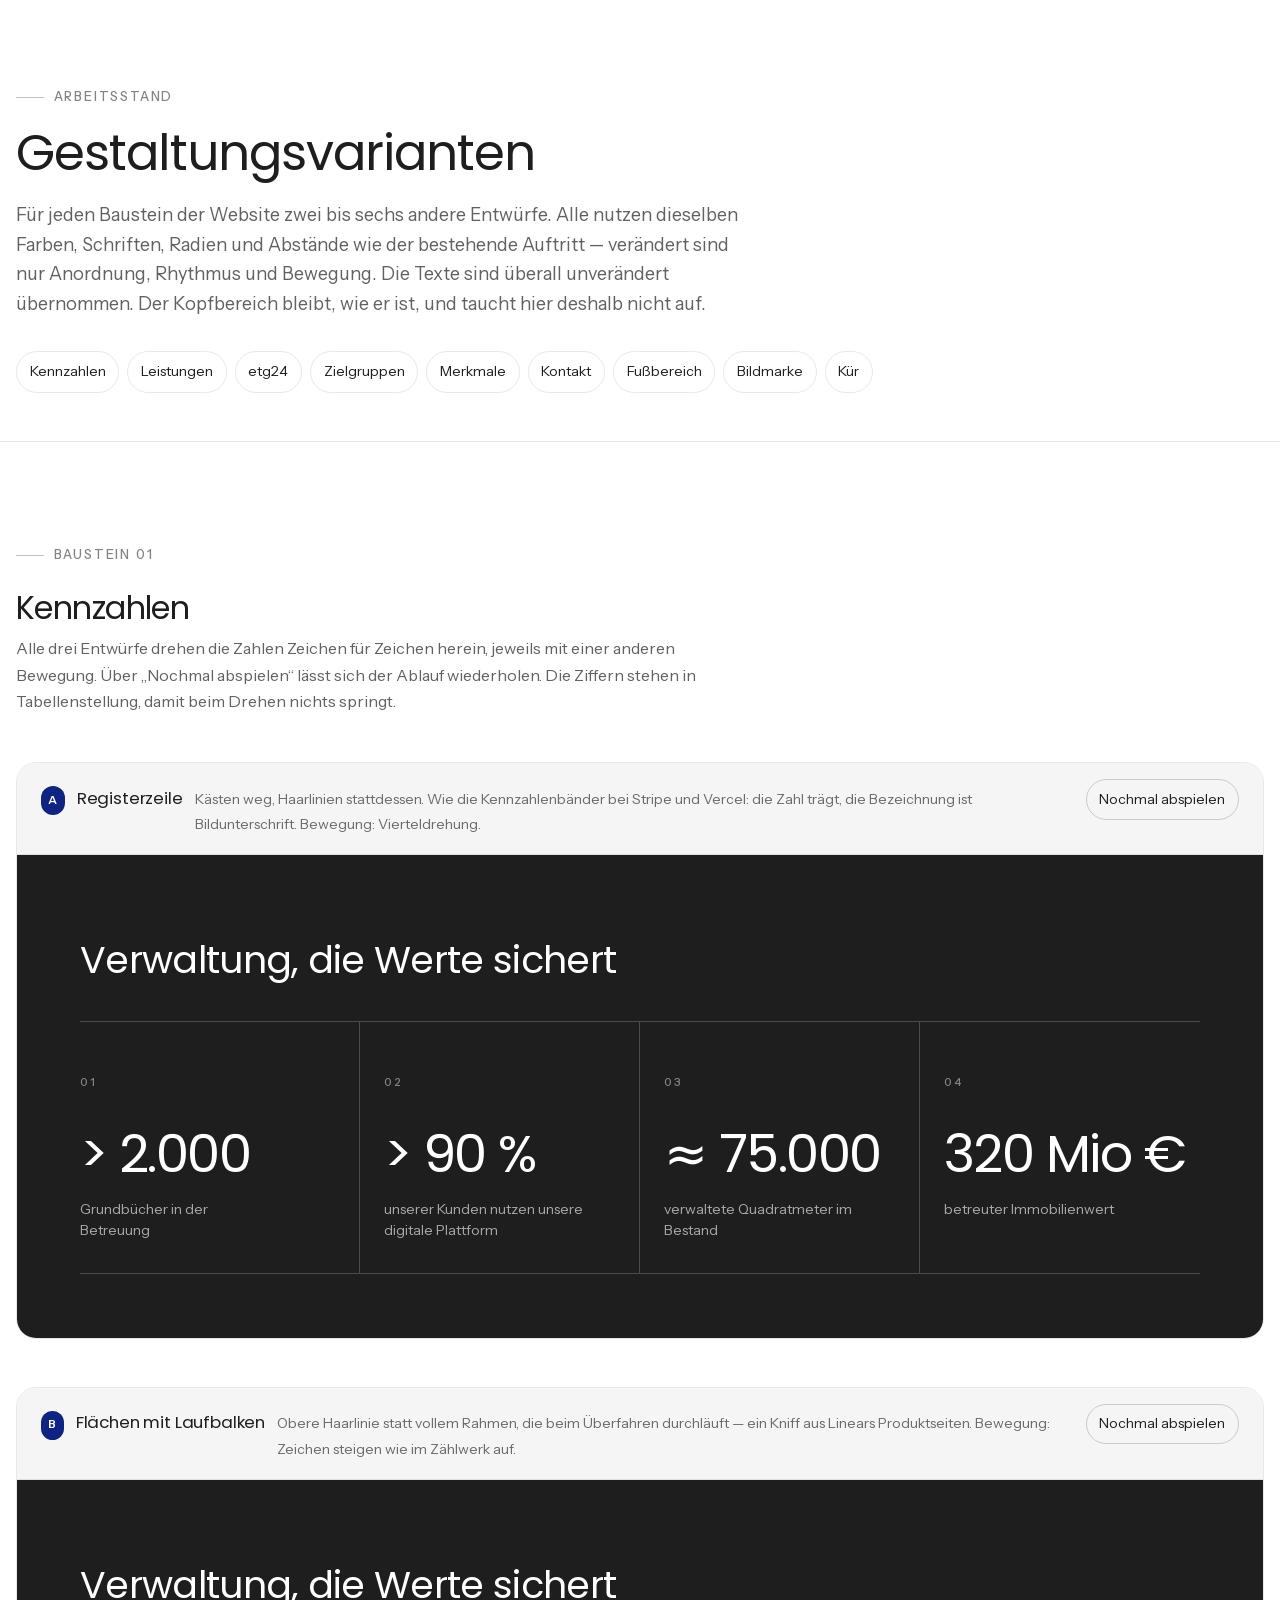
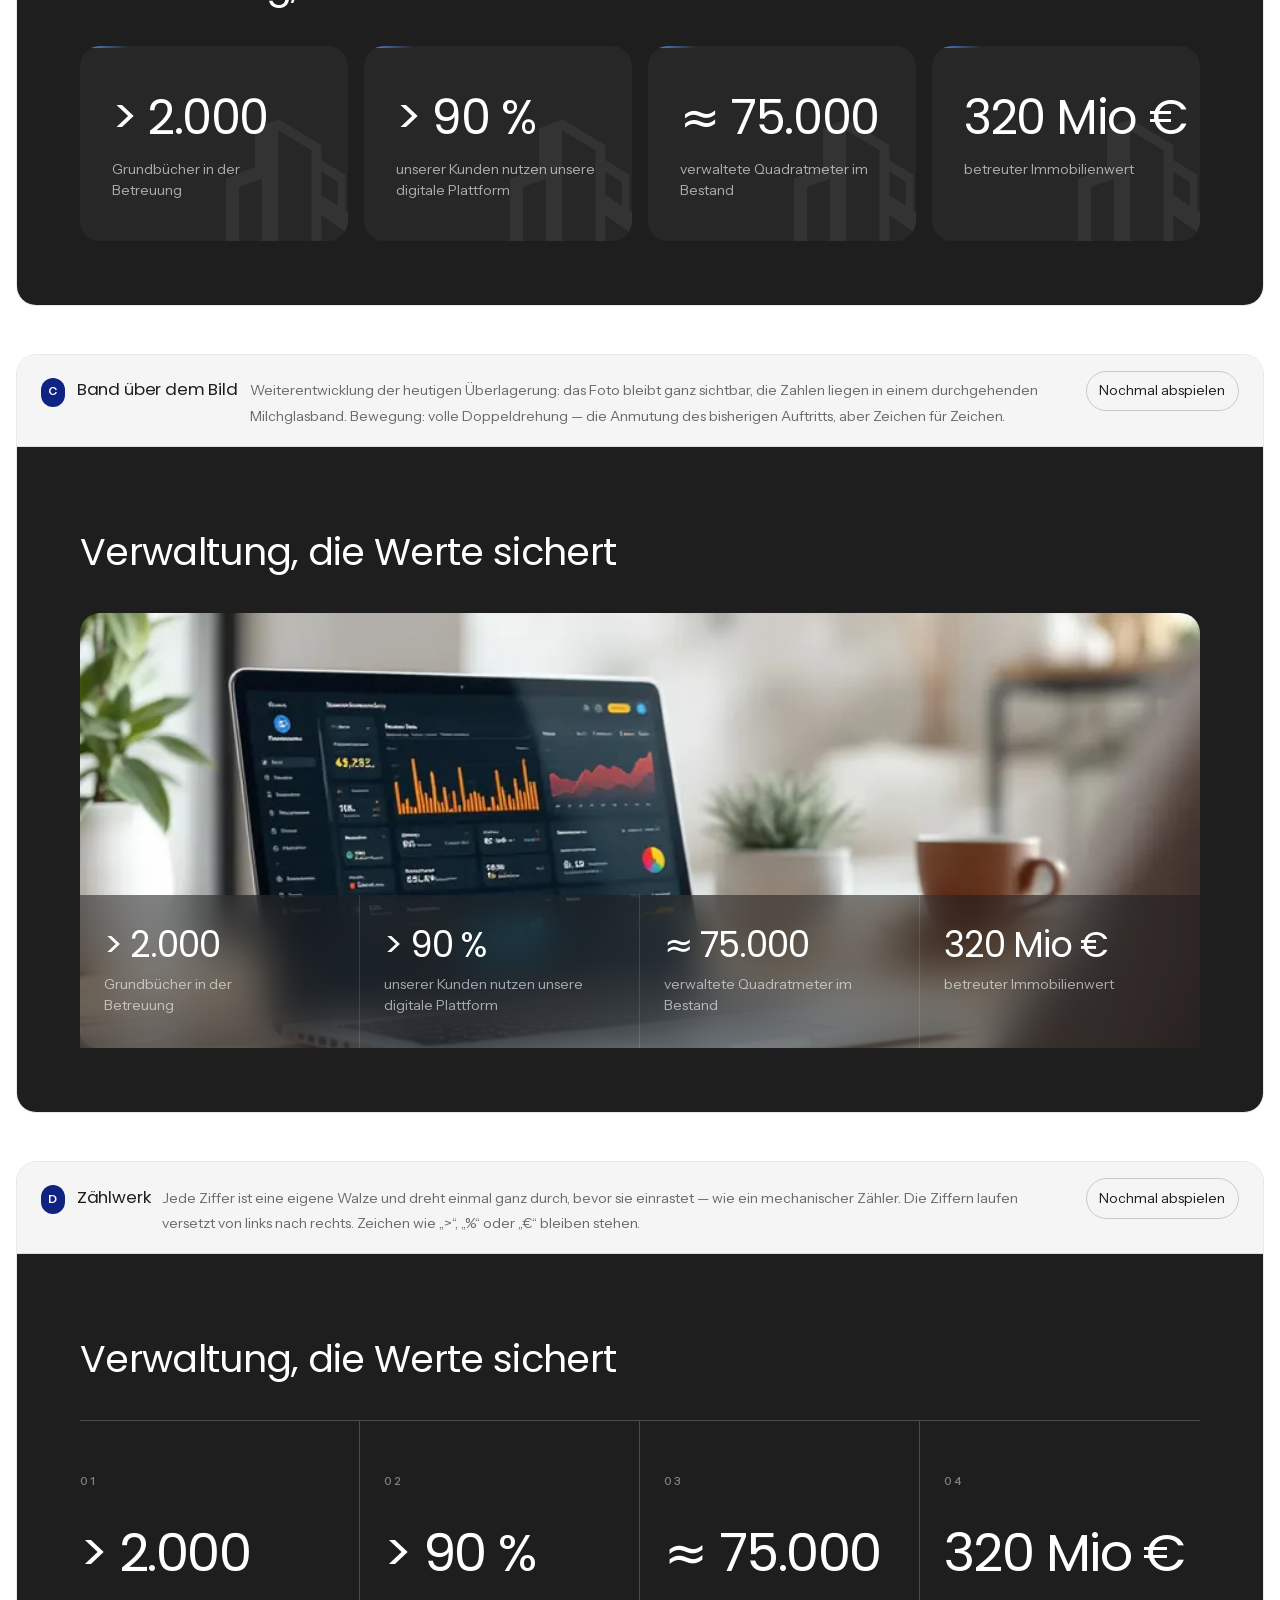
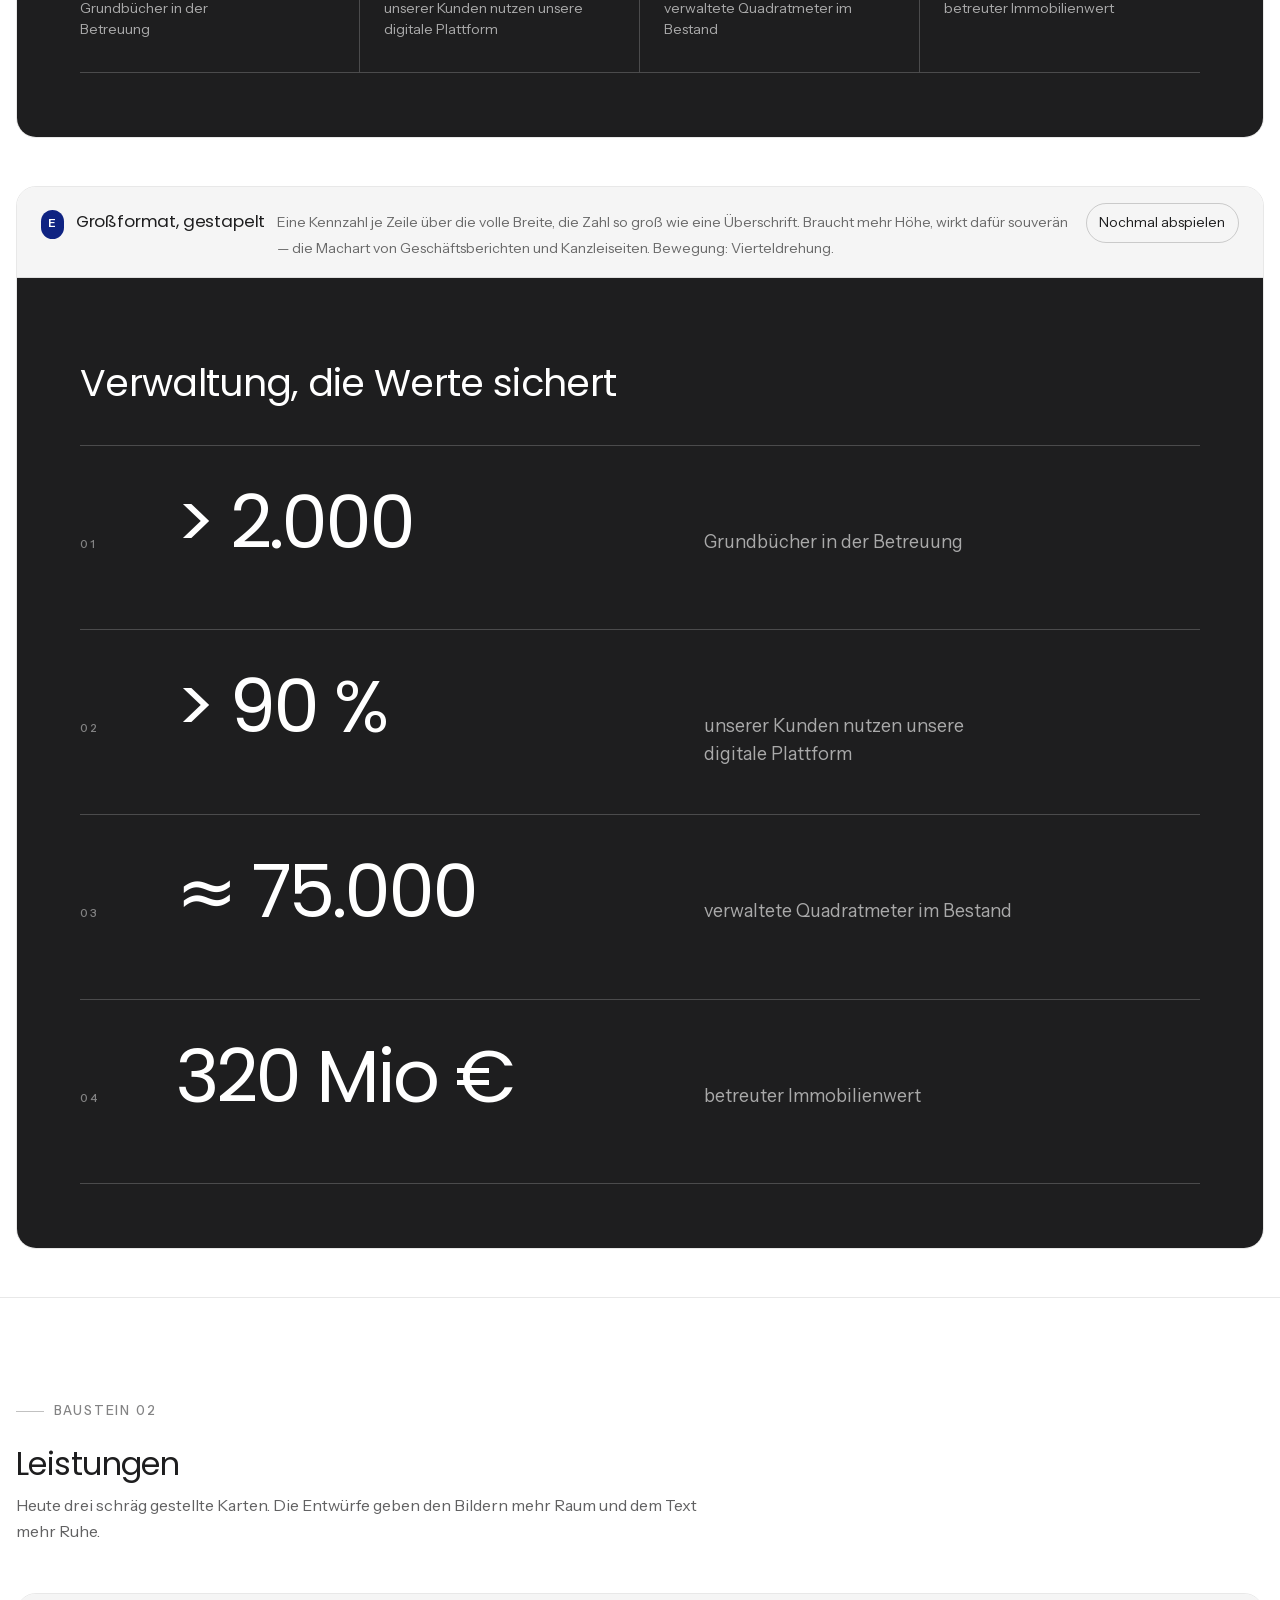
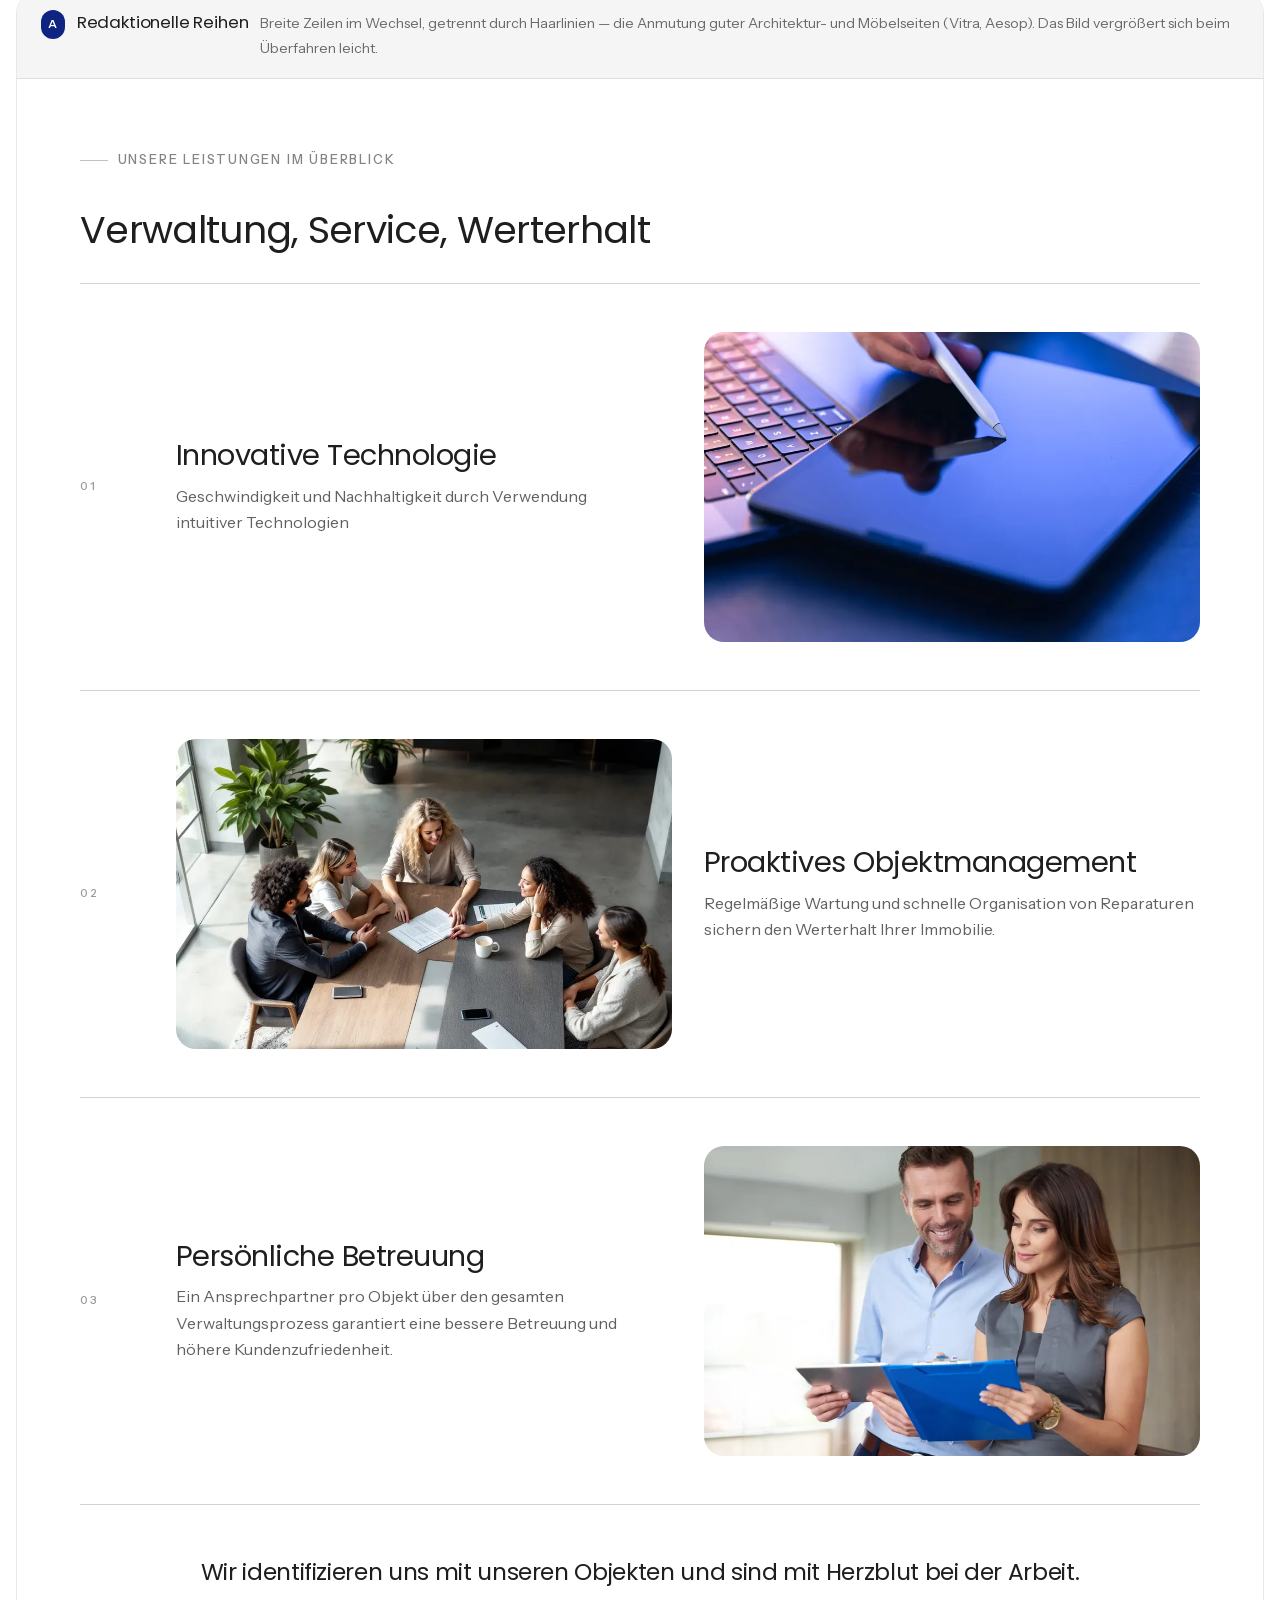
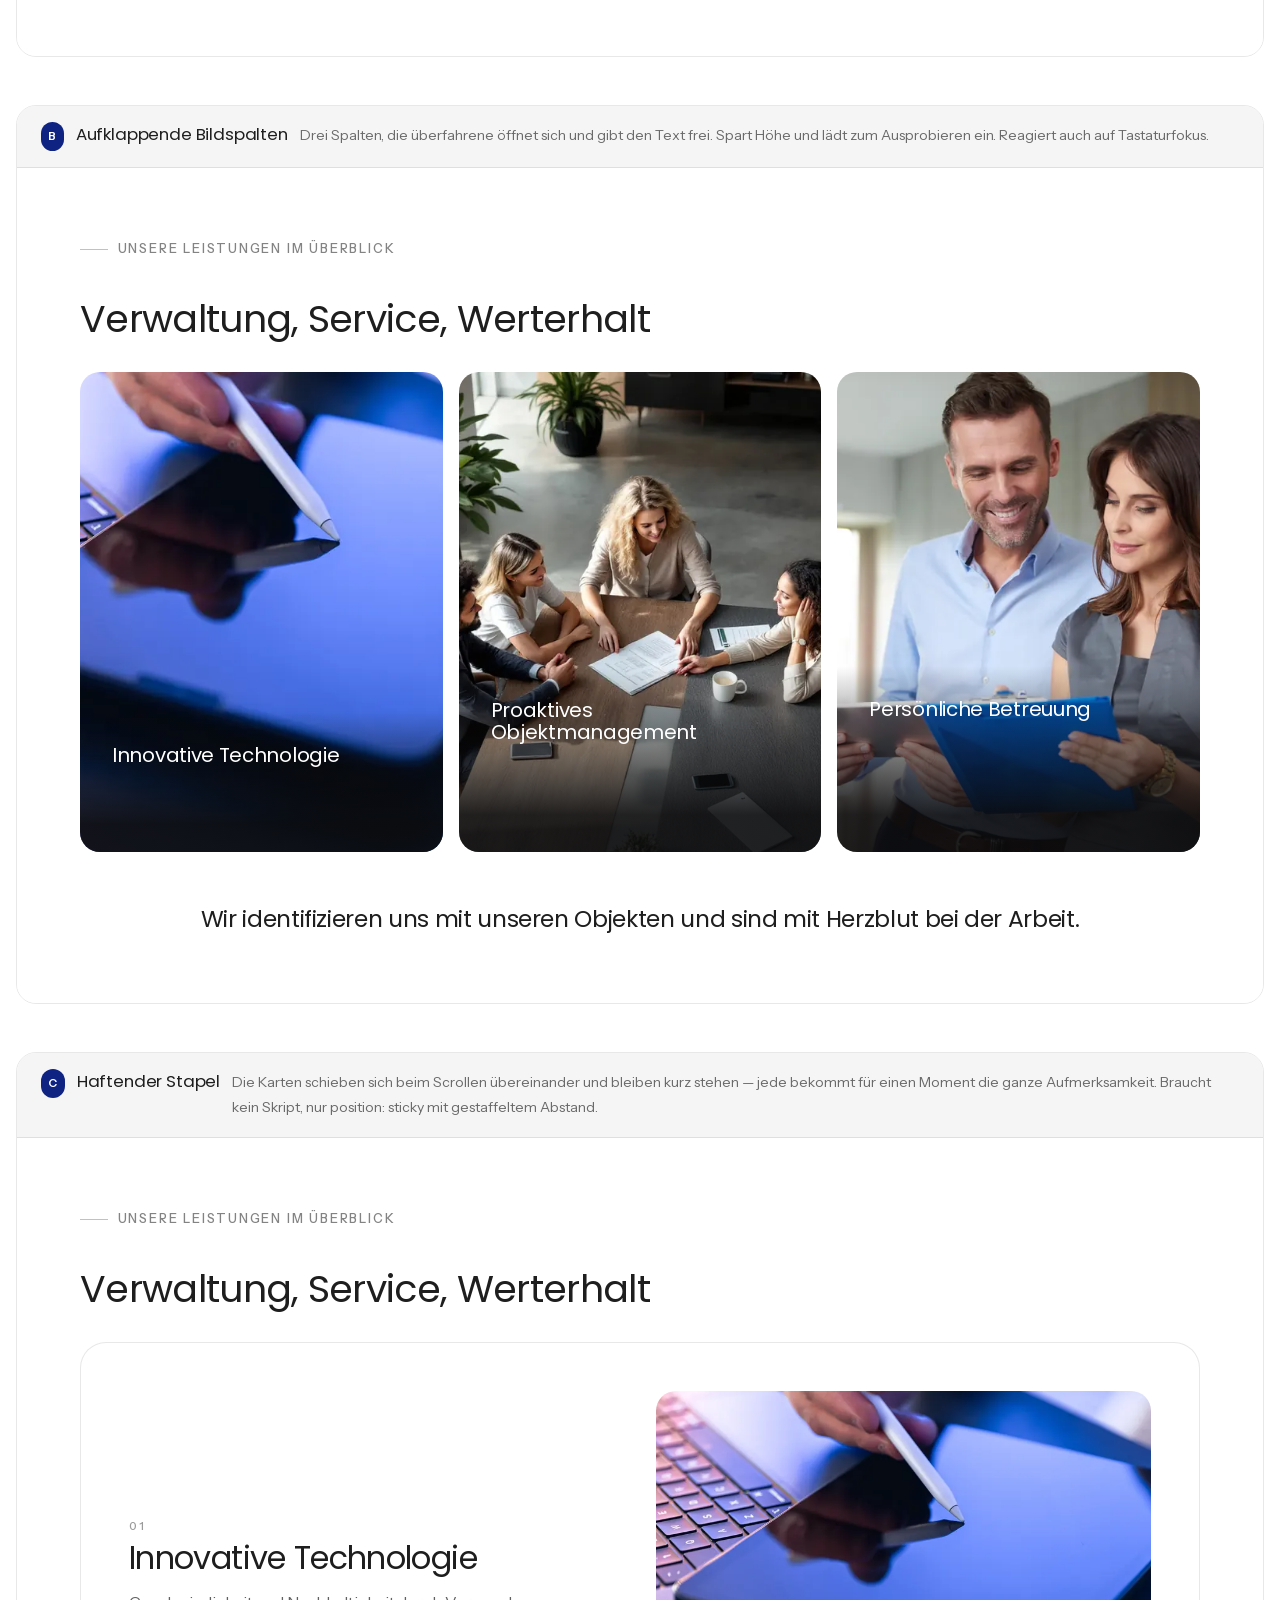
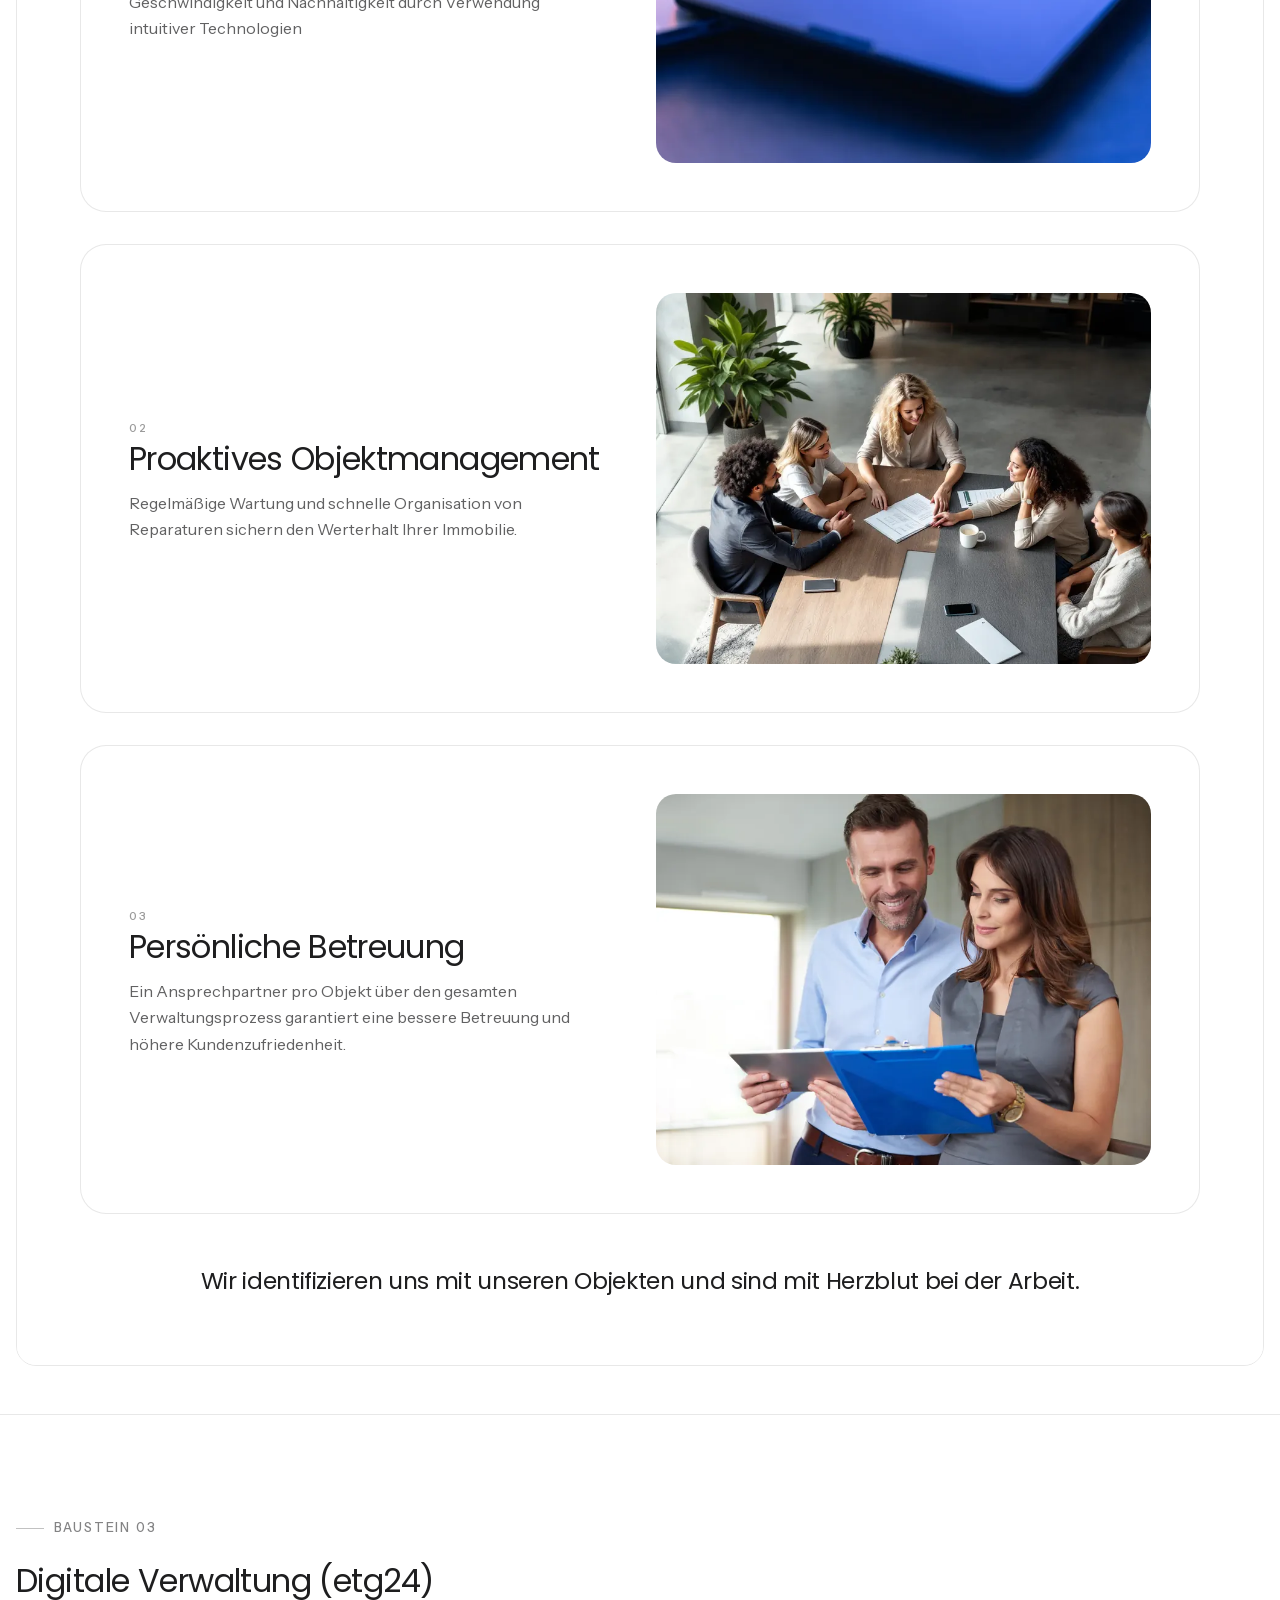
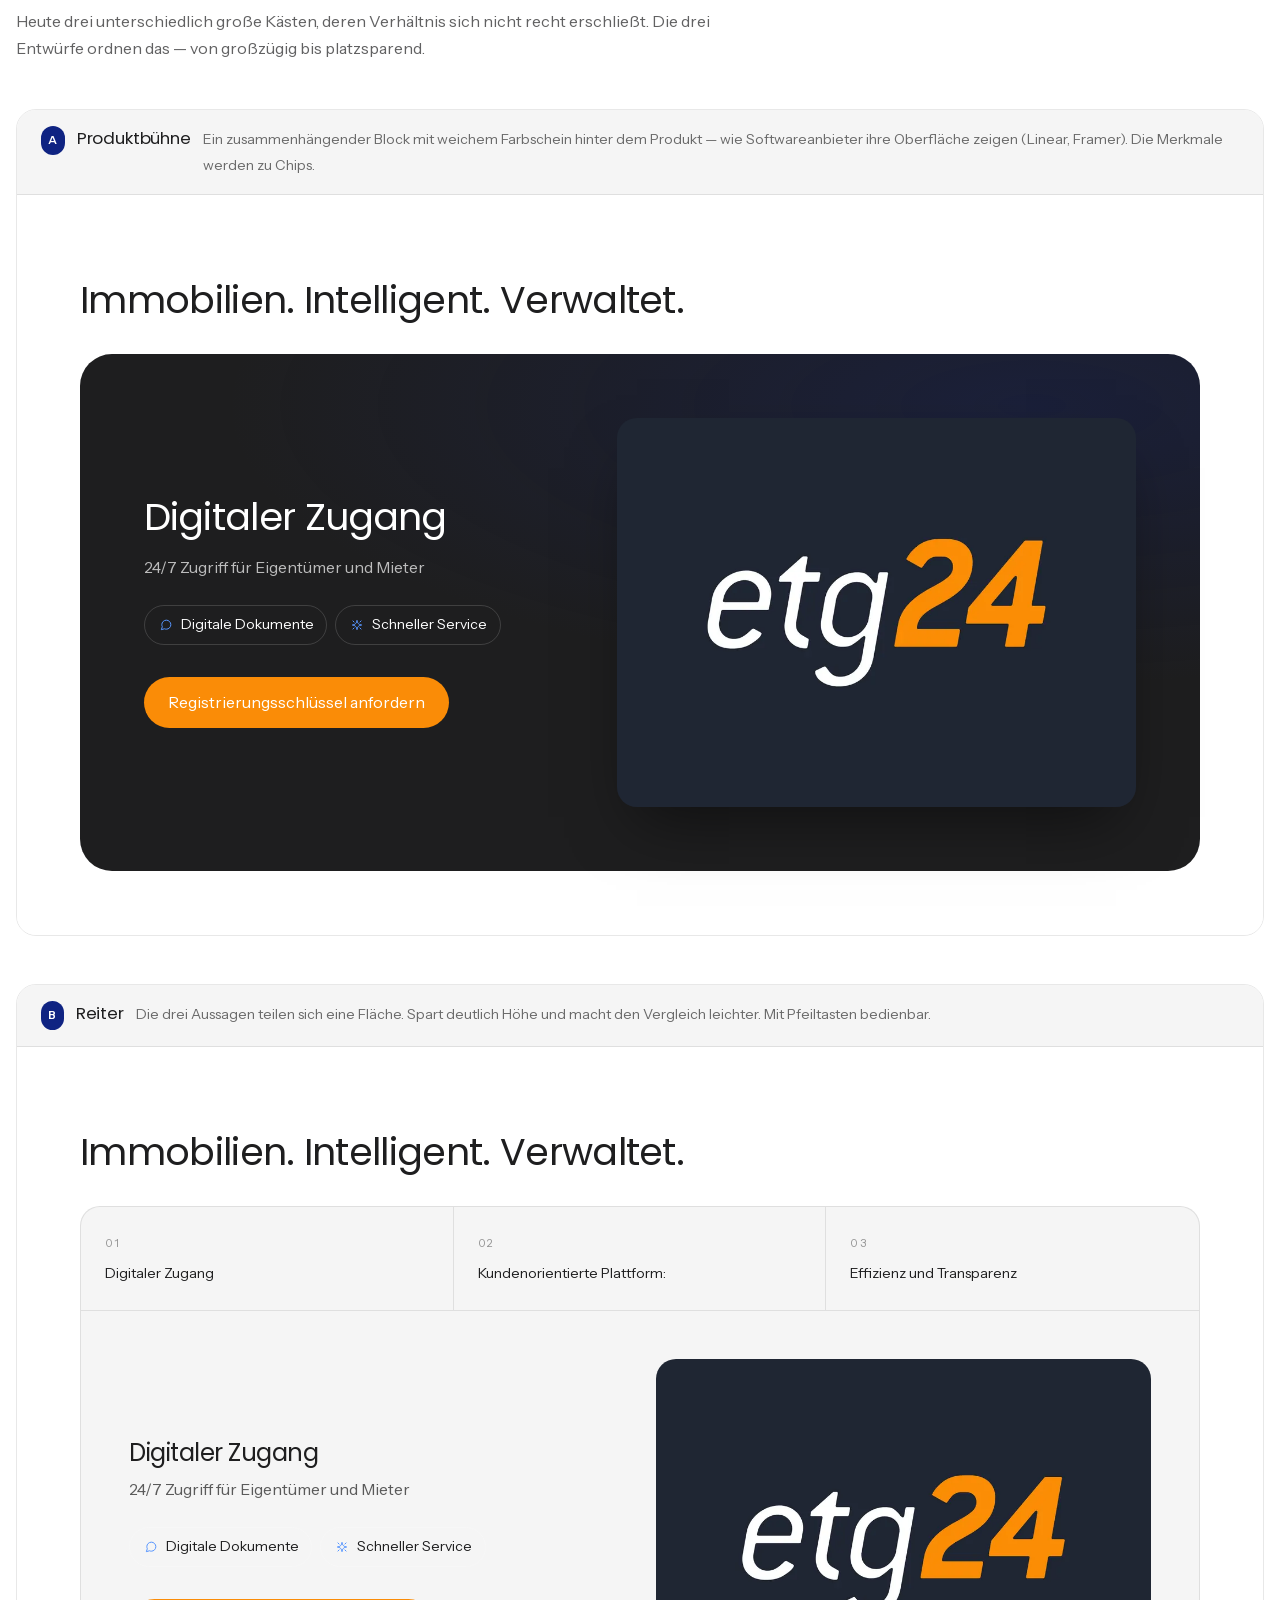
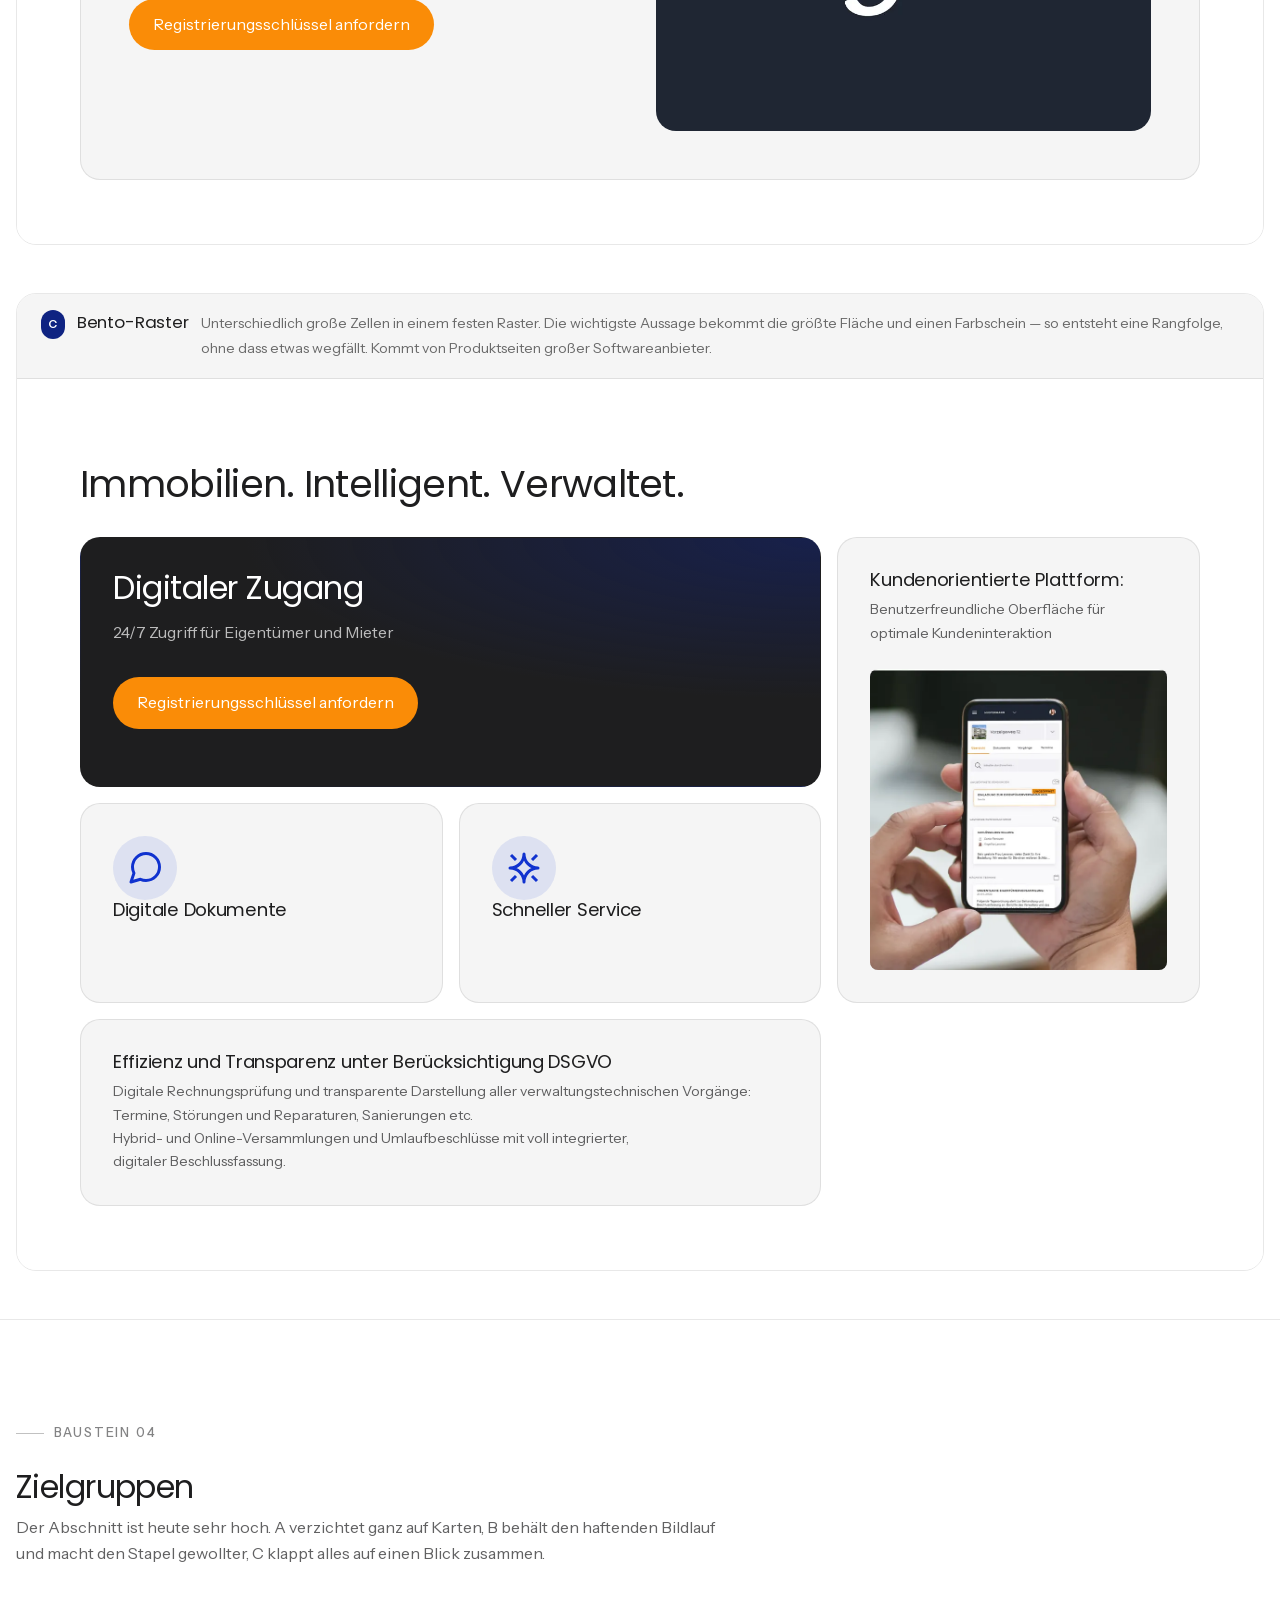
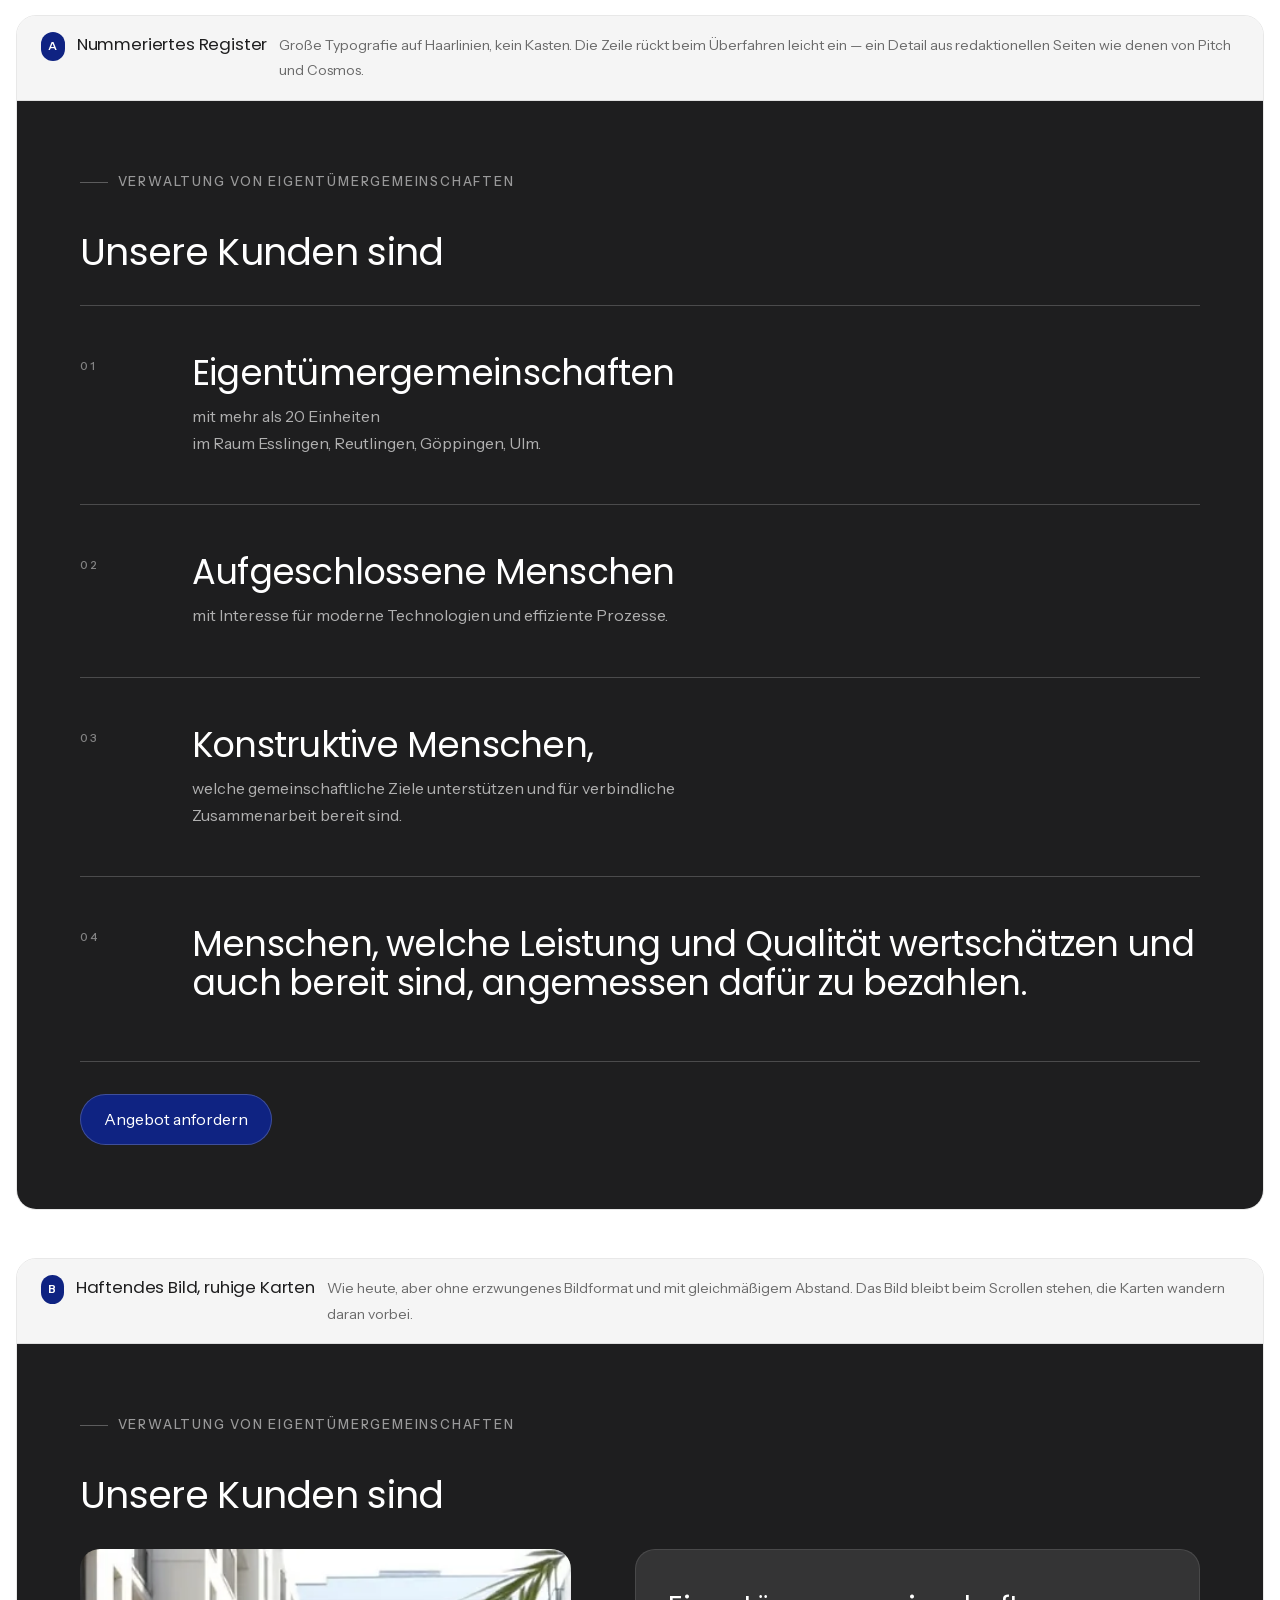
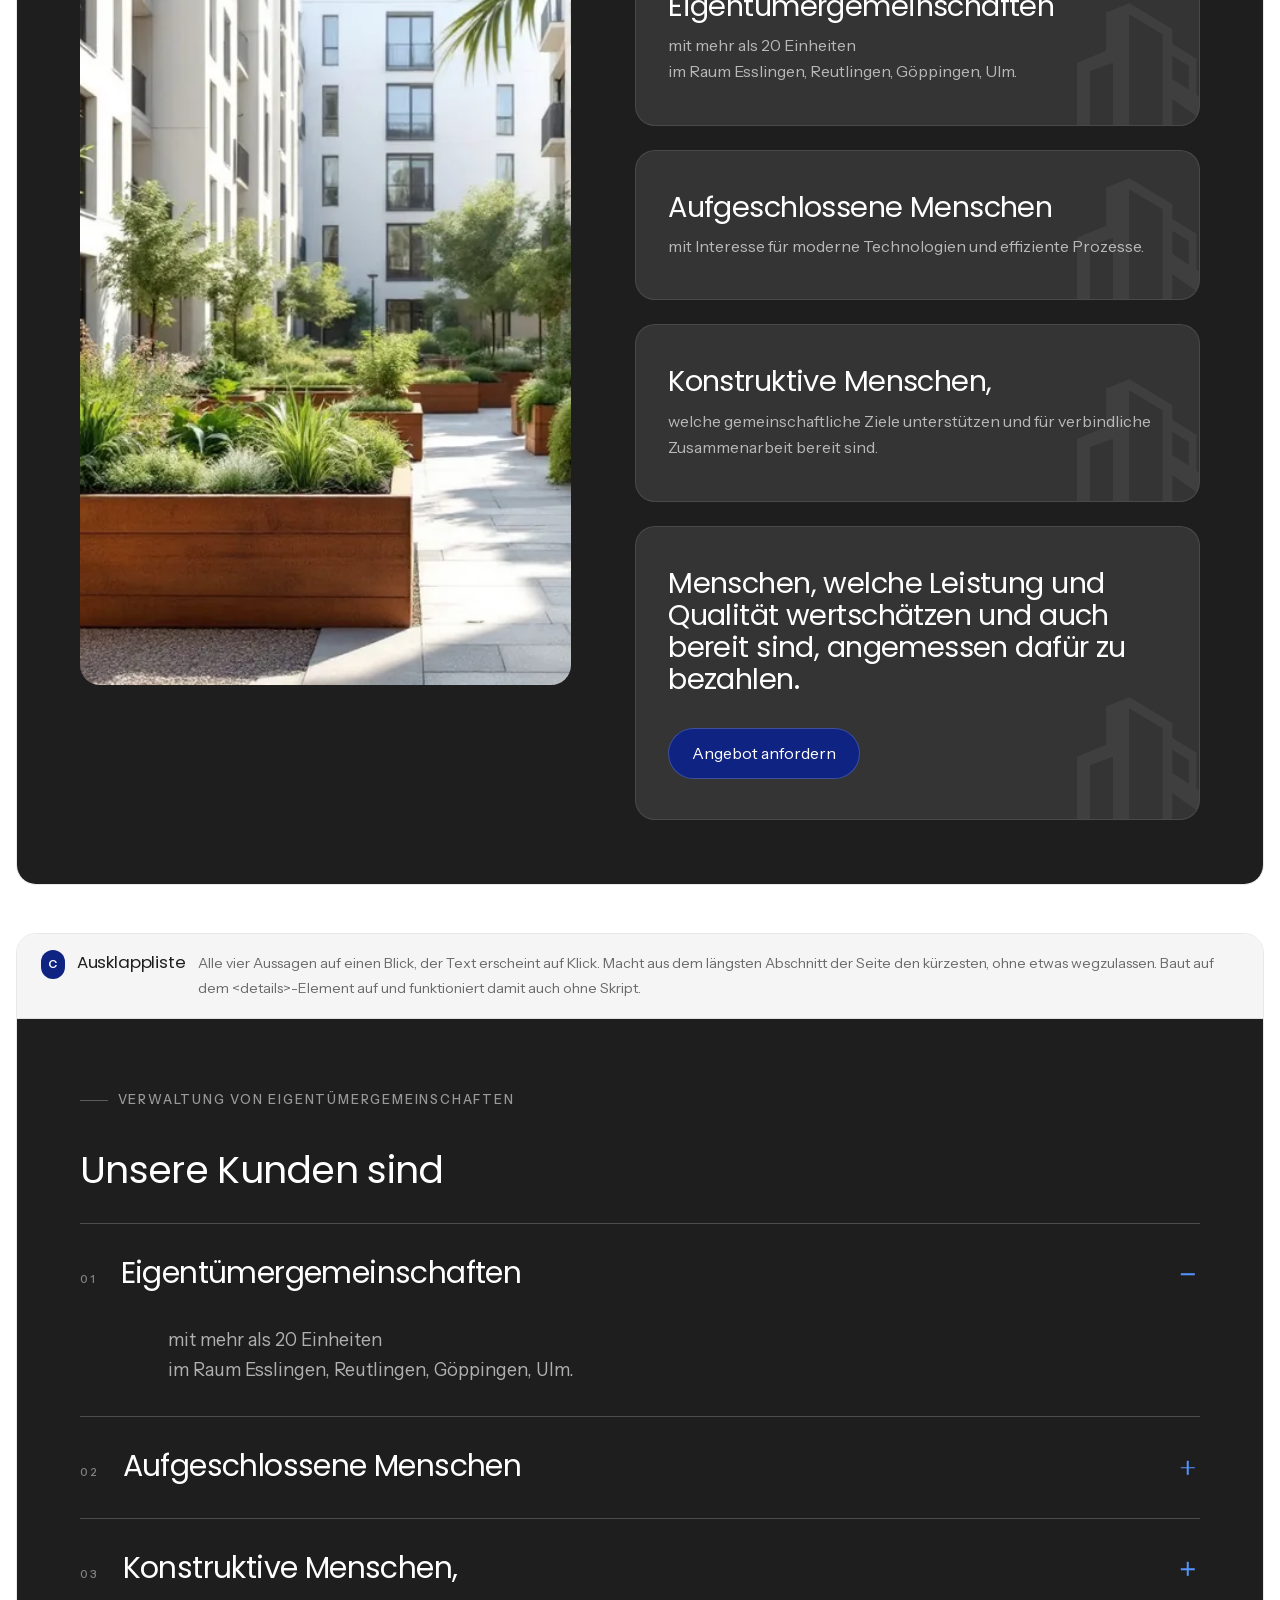
==== commit f561a065: "Kür: sechs aufwendige Entwürfe und Variante 2 als ganze Seite Eine zweite Ebene an Entwürfen mit and" ====
--- a/gestaltungsvarianten/index.html
+++ b/gestaltungsvarianten/index.html
@@ -11,6 +11,7 @@
 <link rel="preload" href="../assets/fonts/poppins-latin.woff2" as="font" type="font/woff2" crossorigin>
 <link rel="stylesheet" href="../assets/css/styles.css">
 <link rel="stylesheet" href="../assets/css/bausteine.css">
+<link rel="stylesheet" href="../assets/css/kuer.css">
 <link rel="stylesheet" href="../assets/css/varianten.css">
 </head>
 <body>
@@ -73,7 +74,7 @@
   <div class="container">
     <p class="eyebrow">Arbeitsstand</p>
     <h1>Gestaltungsvarianten</h1>
-    <p class="lab-lead">Für jeden Baustein der Website zwei bis fünf andere Entwürfe. Alle nutzen dieselben
+    <p class="lab-lead">Für jeden Baustein der Website zwei bis sechs andere Entwürfe. Alle nutzen dieselben
       Farben, Schriften, Radien und Abstände wie der bestehende Auftritt — verändert sind nur Anordnung,
       Rhythmus und Bewegung. Die Texte sind überall unverändert übernommen. Der Kopfbereich bleibt, wie er ist,
       und taucht hier deshalb nicht auf.</p>
@@ -86,6 +87,7 @@
       <li><a href="#kontakt">Kontakt</a></li>
       <li><a href="#fuss">Fußbereich</a></li>
       <li><a href="#bildmarke">Bildmarke</a></li>
+      <li><a href="#kuer">Kür</a></li>
     </ul>
   </div>
 </header>
@@ -1301,6 +1303,171 @@
   </div>
 </section>
 
+
+<!-- =====================================================================
+     Kür
+     ===================================================================== -->
+<section class="lab-widget" id="kuer">
+  <div class="container">
+    <p class="eyebrow">Kür</p>
+    <h2>Entwürfe mit mehr Anspruch</h2>
+    <p class="lab-widget-note">Dieselben Schriften, Farben und Texte, aber andere Mittel: mechanische
+      Ziffern, Bilder durch Buchstaben, waagerechter Lauf, die Bildmarke als Blende. Zusammengesetzt zu
+      einer ganzen Seite unter <a class="text-link" href="../variante2/">Variante 2</a>.</p>
+
+    <div class="variant">
+      <div class="variant-bar">
+        <span class="variant-tag">K1</span>
+        <span class="variant-name">Fallblattanzeige</span>
+        <span class="variant-source">Ziffern wie auf einer Abflugtafel: Fenster, Streifen, Achse quer über
+          die Mitte. Läuft einmal durch und rastet ein. Ohne Skript steht sofort der richtige Wert da.</span>
+        <button class="variant-replay" type="button" data-replay="kuer-board">Nochmal abspielen</button>
+      </div>
+      <div class="stage is-dark grain" id="kuer-board">
+        <div class="stage-inner">
+          <div class="v2-board-grid">
+            <div class="v2-board-item">
+              <span class="stat-index">01</span>
+              <span class="board v2-board" data-board>&gt; 2.000</span>
+              <span class="stat-caption">Grundbücher in der Betreuung</span>
+            </div>
+            <div class="v2-board-item">
+              <span class="stat-index">02</span>
+              <span class="board v2-board" data-board>&gt; 90 %</span>
+              <span class="stat-caption">unserer Kunden nutzen unsere digitale Plattform</span>
+            </div>
+            <div class="v2-board-item">
+              <span class="stat-index">03</span>
+              <span class="board v2-board" data-board>≈ 75.000</span>
+              <span class="stat-caption">verwaltete Quadratmeter im Bestand</span>
+            </div>
+          </div>
+        </div>
+      </div>
+    </div>
+
+    <div class="variant">
+      <div class="variant-bar">
+        <span class="variant-tag">K2</span>
+        <span class="variant-name">Ausgestanzt</span>
+        <span class="variant-source">Die Zahl ist kein Text auf dem Bild, sondern das Fenster dahin. Eine
+          aufhellende Mischblende hebt das Foto in einen Bereich, in dem es auf dunklem Grund trägt.</span>
+      </div>
+      <div class="stage is-dark grain">
+        <div class="stage-inner">
+          <div class="cutout-row" style="--cutout-image:url('../assets/img/metrics-dashboard-900.webp')">
+            <p class="cutout">&gt; 2.000</p>
+            <p class="stat-caption">Grundbücher in der Betreuung</p>
+          </div>
+          <div class="cutout-row" style="--cutout-image:url('../assets/img/kunden-community-900.webp')">
+            <p class="cutout">≈ 75.000</p>
+            <p class="stat-caption">verwaltete Quadratmeter im Bestand</p>
+          </div>
+        </div>
+      </div>
+    </div>
+
+    <div class="variant">
+      <div class="variant-bar">
+        <span class="variant-tag">K3</span>
+        <span class="variant-name">Maskenwechsel</span>
+        <span class="variant-source">Die Bildmarke wird zur Blende und wächst auf, bis sie das Bild
+          freigibt. Aus dem Zeichen wird der Rahmen. Danach fällt die Maske ganz weg.</span>
+      </div>
+      <div class="stage">
+        <div class="stage-inner">
+          <div class="reveal-mask" data-mask style="max-width:44rem;margin-inline:auto">
+            <img src="../assets/img/kunden-community-900.webp" width="900" height="1350"
+                 alt="Begrünter Innenhof einer modernen Wohnanlage" loading="lazy" decoding="async">
+          </div>
+        </div>
+      </div>
+    </div>
+
+    <div class="variant">
+      <div class="variant-bar">
+        <span class="variant-tag">K4</span>
+        <span class="variant-name">Umlaufband</span>
+        <span class="variant-source">Die acht Merkmale ziehen als endlose Zeile vorbei, getrennt durch die
+          Bildmarke. Beim Überfahren hält das Band an. Rein dekorativ und deshalb für Vorlesewerkzeuge
+          ausgeblendet.</span>
+      </div>
+      <div class="stage">
+        <div class="stage-inner">
+          <div class="ticker" aria-hidden="true">
+            <div class="ticker-run">
+            <span class="ticker-item"><svg class="mark" viewBox="1.02 1.02 2.72 3.12" aria-hidden="true"><path fill="currentColor" d="M1.364,2.557l0.494-0.18v1.541h0.009H2.21V1.329l0.724,0.434v2.155h0.105h0.048h0.059V3.164l0.527,0.377v0.377h0.244V3.232L3.666,3.07V2.294L3.146,1.976V1.655L2.221,1.089V1.083L2.215,1.086L2.21,1.083v0.005L1.712,1.29v0.831l-0.63,0.256v1.541h0.282V2.557z M3.146,2.229l0.356,0.215v0.519L3.146,2.73V2.229z"/></svg>Transparente Abrechnung</span>
+            <span class="ticker-item"><svg class="mark" viewBox="1.02 1.02 2.72 3.12" aria-hidden="true"><path fill="currentColor" d="M1.364,2.557l0.494-0.18v1.541h0.009H2.21V1.329l0.724,0.434v2.155h0.105h0.048h0.059V3.164l0.527,0.377v0.377h0.244V3.232L3.666,3.07V2.294L3.146,1.976V1.655L2.221,1.089V1.083L2.215,1.086L2.21,1.083v0.005L1.712,1.29v0.831l-0.63,0.256v1.541h0.282V2.557z M3.146,2.229l0.356,0.215v0.519L3.146,2.73V2.229z"/></svg>Zuverlässige Instandhaltung</span>
+            <span class="ticker-item"><svg class="mark" viewBox="1.02 1.02 2.72 3.12" aria-hidden="true"><path fill="currentColor" d="M1.364,2.557l0.494-0.18v1.541h0.009H2.21V1.329l0.724,0.434v2.155h0.105h0.048h0.059V3.164l0.527,0.377v0.377h0.244V3.232L3.666,3.07V2.294L3.146,1.976V1.655L2.221,1.089V1.083L2.215,1.086L2.21,1.083v0.005L1.712,1.29v0.831l-0.63,0.256v1.541h0.282V2.557z M3.146,2.229l0.356,0.215v0.519L3.146,2.73V2.229z"/></svg>Effiziente Kommunikation</span>
+            <span class="ticker-item"><svg class="mark" viewBox="1.02 1.02 2.72 3.12" aria-hidden="true"><path fill="currentColor" d="M1.364,2.557l0.494-0.18v1.541h0.009H2.21V1.329l0.724,0.434v2.155h0.105h0.048h0.059V3.164l0.527,0.377v0.377h0.244V3.232L3.666,3.07V2.294L3.146,1.976V1.655L2.221,1.089V1.083L2.215,1.086L2.21,1.083v0.005L1.712,1.29v0.831l-0.63,0.256v1.541h0.282V2.557z M3.146,2.229l0.356,0.215v0.519L3.146,2.73V2.229z"/></svg>Rechtssichere Verwaltung</span>
+            <span class="ticker-item"><svg class="mark" viewBox="1.02 1.02 2.72 3.12" aria-hidden="true"><path fill="currentColor" d="M1.364,2.557l0.494-0.18v1.541h0.009H2.21V1.329l0.724,0.434v2.155h0.105h0.048h0.059V3.164l0.527,0.377v0.377h0.244V3.232L3.666,3.07V2.294L3.146,1.976V1.655L2.221,1.089V1.083L2.215,1.086L2.21,1.083v0.005L1.712,1.29v0.831l-0.63,0.256v1.541h0.282V2.557z M3.146,2.229l0.356,0.215v0.519L3.146,2.73V2.229z"/></svg>Individuelle Betreuung</span>
+            <span class="ticker-item"><svg class="mark" viewBox="1.02 1.02 2.72 3.12" aria-hidden="true"><path fill="currentColor" d="M1.364,2.557l0.494-0.18v1.541h0.009H2.21V1.329l0.724,0.434v2.155h0.105h0.048h0.059V3.164l0.527,0.377v0.377h0.244V3.232L3.666,3.07V2.294L3.146,1.976V1.655L2.221,1.089V1.083L2.215,1.086L2.21,1.083v0.005L1.712,1.29v0.831l-0.63,0.256v1.541h0.282V2.557z M3.146,2.229l0.356,0.215v0.519L3.146,2.73V2.229z"/></svg>Digitale Prozesse</span>
+            <span class="ticker-item"><svg class="mark" viewBox="1.02 1.02 2.72 3.12" aria-hidden="true"><path fill="currentColor" d="M1.364,2.557l0.494-0.18v1.541h0.009H2.21V1.329l0.724,0.434v2.155h0.105h0.048h0.059V3.164l0.527,0.377v0.377h0.244V3.232L3.666,3.07V2.294L3.146,1.976V1.655L2.221,1.089V1.083L2.215,1.086L2.21,1.083v0.005L1.712,1.29v0.831l-0.63,0.256v1.541h0.282V2.557z M3.146,2.229l0.356,0.215v0.519L3.146,2.73V2.229z"/></svg>Digitale Kollegin Vera</span>
+            <span class="ticker-item"><svg class="mark" viewBox="1.02 1.02 2.72 3.12" aria-hidden="true"><path fill="currentColor" d="M1.364,2.557l0.494-0.18v1.541h0.009H2.21V1.329l0.724,0.434v2.155h0.105h0.048h0.059V3.164l0.527,0.377v0.377h0.244V3.232L3.666,3.07V2.294L3.146,1.976V1.655L2.221,1.089V1.083L2.215,1.086L2.21,1.083v0.005L1.712,1.29v0.831l-0.63,0.256v1.541h0.282V2.557z M3.146,2.229l0.356,0.215v0.519L3.146,2.73V2.229z"/></svg>Professionalität</span>
+            </div>
+            <div class="ticker-run">
+            <span class="ticker-item"><svg class="mark" viewBox="1.02 1.02 2.72 3.12" aria-hidden="true"><path fill="currentColor" d="M1.364,2.557l0.494-0.18v1.541h0.009H2.21V1.329l0.724,0.434v2.155h0.105h0.048h0.059V3.164l0.527,0.377v0.377h0.244V3.232L3.666,3.07V2.294L3.146,1.976V1.655L2.221,1.089V1.083L2.215,1.086L2.21,1.083v0.005L1.712,1.29v0.831l-0.63,0.256v1.541h0.282V2.557z M3.146,2.229l0.356,0.215v0.519L3.146,2.73V2.229z"/></svg>Transparente Abrechnung</span>
+            <span class="ticker-item"><svg class="mark" viewBox="1.02 1.02 2.72 3.12" aria-hidden="true"><path fill="currentColor" d="M1.364,2.557l0.494-0.18v1.541h0.009H2.21V1.329l0.724,0.434v2.155h0.105h0.048h0.059V3.164l0.527,0.377v0.377h0.244V3.232L3.666,3.07V2.294L3.146,1.976V1.655L2.221,1.089V1.083L2.215,1.086L2.21,1.083v0.005L1.712,1.29v0.831l-0.63,0.256v1.541h0.282V2.557z M3.146,2.229l0.356,0.215v0.519L3.146,2.73V2.229z"/></svg>Zuverlässige Instandhaltung</span>
+            <span class="ticker-item"><svg class="mark" viewBox="1.02 1.02 2.72 3.12" aria-hidden="true"><path fill="currentColor" d="M1.364,2.557l0.494-0.18v1.541h0.009H2.21V1.329l0.724,0.434v2.155h0.105h0.048h0.059V3.164l0.527,0.377v0.377h0.244V3.232L3.666,3.07V2.294L3.146,1.976V1.655L2.221,1.089V1.083L2.215,1.086L2.21,1.083v0.005L1.712,1.29v0.831l-0.63,0.256v1.541h0.282V2.557z M3.146,2.229l0.356,0.215v0.519L3.146,2.73V2.229z"/></svg>Effiziente Kommunikation</span>
+            <span class="ticker-item"><svg class="mark" viewBox="1.02 1.02 2.72 3.12" aria-hidden="true"><path fill="currentColor" d="M1.364,2.557l0.494-0.18v1.541h0.009H2.21V1.329l0.724,0.434v2.155h0.105h0.048h0.059V3.164l0.527,0.377v0.377h0.244V3.232L3.666,3.07V2.294L3.146,1.976V1.655L2.221,1.089V1.083L2.215,1.086L2.21,1.083v0.005L1.712,1.29v0.831l-0.63,0.256v1.541h0.282V2.557z M3.146,2.229l0.356,0.215v0.519L3.146,2.73V2.229z"/></svg>Rechtssichere Verwaltung</span>
+            <span class="ticker-item"><svg class="mark" viewBox="1.02 1.02 2.72 3.12" aria-hidden="true"><path fill="currentColor" d="M1.364,2.557l0.494-0.18v1.541h0.009H2.21V1.329l0.724,0.434v2.155h0.105h0.048h0.059V3.164l0.527,0.377v0.377h0.244V3.232L3.666,3.07V2.294L3.146,1.976V1.655L2.221,1.089V1.083L2.215,1.086L2.21,1.083v0.005L1.712,1.29v0.831l-0.63,0.256v1.541h0.282V2.557z M3.146,2.229l0.356,0.215v0.519L3.146,2.73V2.229z"/></svg>Individuelle Betreuung</span>
+            <span class="ticker-item"><svg class="mark" viewBox="1.02 1.02 2.72 3.12" aria-hidden="true"><path fill="currentColor" d="M1.364,2.557l0.494-0.18v1.541h0.009H2.21V1.329l0.724,0.434v2.155h0.105h0.048h0.059V3.164l0.527,0.377v0.377h0.244V3.232L3.666,3.07V2.294L3.146,1.976V1.655L2.221,1.089V1.083L2.215,1.086L2.21,1.083v0.005L1.712,1.29v0.831l-0.63,0.256v1.541h0.282V2.557z M3.146,2.229l0.356,0.215v0.519L3.146,2.73V2.229z"/></svg>Digitale Prozesse</span>
+            <span class="ticker-item"><svg class="mark" viewBox="1.02 1.02 2.72 3.12" aria-hidden="true"><path fill="currentColor" d="M1.364,2.557l0.494-0.18v1.541h0.009H2.21V1.329l0.724,0.434v2.155h0.105h0.048h0.059V3.164l0.527,0.377v0.377h0.244V3.232L3.666,3.07V2.294L3.146,1.976V1.655L2.221,1.089V1.083L2.215,1.086L2.21,1.083v0.005L1.712,1.29v0.831l-0.63,0.256v1.541h0.282V2.557z M3.146,2.229l0.356,0.215v0.519L3.146,2.73V2.229z"/></svg>Digitale Kollegin Vera</span>
+            <span class="ticker-item"><svg class="mark" viewBox="1.02 1.02 2.72 3.12" aria-hidden="true"><path fill="currentColor" d="M1.364,2.557l0.494-0.18v1.541h0.009H2.21V1.329l0.724,0.434v2.155h0.105h0.048h0.059V3.164l0.527,0.377v0.377h0.244V3.232L3.666,3.07V2.294L3.146,1.976V1.655L2.221,1.089V1.083L2.215,1.086L2.21,1.083v0.005L1.712,1.29v0.831l-0.63,0.256v1.541h0.282V2.557z M3.146,2.229l0.356,0.215v0.519L3.146,2.73V2.229z"/></svg>Professionalität</span>
+            </div>
+          </div>
+        </div>
+      </div>
+    </div>
+
+    <div class="variant">
+      <div class="variant-bar">
+        <span class="variant-tag">K5</span>
+        <span class="variant-name">Register mit Lauflicht</span>
+        <span class="variant-source">Die überfahrene Zeile wird hell, die übrigen treten zurück, und ein
+          Lichtstreifen läuft die Kante entlang. Der Blick bekommt eine Führung.</span>
+      </div>
+      <div class="stage is-dark grain">
+        <div class="stage-inner">
+          <ul class="rail">
+            <li class="rail-item"><div><span class="svc-num">01</span><div>
+              <h3>Eigentümergemeinschaften</h3>
+              <p>mit mehr als 20 Einheiten<br>im Raum Esslingen, Reutlingen, Göppingen, Ulm.</p>
+            </div></div></li>
+            <li class="rail-item"><div><span class="svc-num">02</span><div>
+              <h3>Aufgeschlossene Menschen</h3>
+              <p>mit Interesse für moderne Technologien und effiziente Prozesse.</p>
+            </div></div></li>
+            <li class="rail-item"><div><span class="svc-num">03</span><div>
+              <h3>Konstruktive Menschen,</h3>
+              <p>welche gemeinschaftliche Ziele unterstützen und für verbindliche Zusammenarbeit bereit sind.</p>
+            </div></div></li>
+          </ul>
+        </div>
+      </div>
+    </div>
+
+    <div class="variant">
+      <div class="variant-bar">
+        <span class="variant-tag">K6</span>
+        <span class="variant-name">Leuchtkontakt</span>
+        <span class="variant-source">Ein weicher Schein folgt dem Zeiger über die Fläche. Wo es keinen
+          Zeiger gibt, steht er ruhig in der Ecke. Die Rufnummer wird zum Schlussbild.</span>
+      </div>
+      <div class="stage is-dark">
+        <div class="stage-inner">
+          <div class="spot" data-spot>
+            <p class="eyebrow">Kontakt aufnehmen</p>
+            <h3 class="h2" style="margin-bottom:0;color:#fff">Ihr direkter Draht zu uns</h3>
+            <a class="spot-number" href="tel:+4970222085790">07022 2085790</a>
+            <p class="con-note"><span class="contact-badge">24/7</span> erreichbar — Unser Team unterstützt Sie gerne persönlich.</p>
+          </div>
+        </div>
+      </div>
+    </div>
+  </div>
+</section>
+
 </main>
 
 <footer class="section" style="padding-block:var(--s-3)">
@@ -1313,5 +1480,6 @@
 </footer>
 
 <script src="../assets/js/varianten.js" defer></script>
+<script src="../assets/js/kuer.js" defer></script>
 </body>
 </html>
--- a/assets/css/kuer.css
+++ b/assets/css/kuer.css
@@ -0,0 +1,638 @@
+/* =============================================================================
+   Preißer Immobilien — Kür
+   Die ambitionierte Ebene der Entwürfe. Gleiche Schriften, gleiche Farben,
+   gleiche Texte wie überall — andere Mittel: Tiefe, Bewegung entlang des
+   Bildlaufs, die Bildmarke als Maske, Ziffern als mechanische Anzeige.
+
+   Genutzt von /gestaltungsvarianten (Kür-Entwürfe) und /variante2.
+
+   Aufbau: 1 Grundlagen (Korn, Schleier, Leuchte) · 2 Kinetische Schrift
+           3 Fallblattanzeige · 4 Ausgestanzte Ziffern · 5 Querlauf
+           6 Maskenwechsel · 7 Umlaufband · 8 Register mit Lauflicht
+           9 Leuchtkontakt · 10 Breakpoints
+   ========================================================================== */
+
+/* ==========================================================================
+   1. Grundlagen
+   ========================================================================== */
+
+/* Feines Korn über dunklen Flächen. Nimmt dem Schwarz das Digitale und
+   lässt Verläufe ohne Streifenbildung ausklingen. */
+.grain {
+  position: relative;
+  isolation: isolate;
+}
+
+.grain::after {
+  content: "";
+  position: absolute;
+  inset: 0;
+  z-index: 1;
+  pointer-events: none;
+  opacity: 0.5;
+  mix-blend-mode: overlay;
+  background-image: url("data:image/svg+xml,%3Csvg xmlns='http://www.w3.org/2000/svg' width='140' height='140'%3E%3Cfilter id='n'%3E%3CfeTurbulence type='fractalNoise' baseFrequency='0.85' numOctaves='3'/%3E%3C/filter%3E%3Crect width='140' height='140' filter='url(%23n)' opacity='0.32'/%3E%3C/svg%3E");
+}
+
+.grain > * {
+  position: relative;
+  z-index: 2;
+}
+
+/* Weicher Lichtschein, der einen Abschnitt von einer Ecke her aufhellt. */
+.glow {
+  position: relative;
+  isolation: isolate;
+}
+
+.glow::before {
+  content: "";
+  position: absolute;
+  inset: -20% -10% auto -10%;
+  height: 80%;
+  z-index: 0;
+  pointer-events: none;
+  background: radial-gradient(60% 60% at 70% 0%,
+    color-mix(in srgb, var(--accent) 40%, transparent), transparent 70%);
+  filter: blur(40px);
+}
+
+/* Zwei Flächen stoßen nicht hart aneinander, sondern laufen ineinander. */
+.fade-top {
+  --fade: 8rem;
+  mask-image: linear-gradient(to bottom, transparent, #000 var(--fade));
+}
+
+.fade-bottom {
+  --fade: 8rem;
+  mask-image: linear-gradient(to top, transparent, #000 var(--fade));
+}
+
+/* ==========================================================================
+   2. Kinetische Schrift
+   Zeilen steigen hinter einer Kante hervor. Der Kniff ist die Kante: das
+   überlaufende Element schneidet ab, die Zeile selbst wird nur geschoben.
+   ========================================================================== */
+
+.kinetic {
+  margin: 0;
+  font-family: var(--font-heading);
+  font-weight: 400;
+  letter-spacing: -0.03em;
+  line-height: 1.02em;
+  text-wrap: balance;
+}
+
+.kinetic .line {
+  display: block;
+  overflow: hidden;
+}
+
+.kinetic .line > span {
+  display: block;
+  transform: translateY(105%);
+  transition: transform 0.9s cubic-bezier(0.16, 1, 0.3, 1);
+  transition-delay: calc(var(--i, 0) * 110ms);
+}
+
+.js-anim .kinetic.is-running .line > span,
+.kinetic:not(.js-kinetic) .line > span {
+  transform: none;
+}
+
+/* Ohne Skript bleibt der Text sichtbar. */
+html:not(.js-anim) .kinetic .line > span {
+  transform: none;
+}
+
+@media (prefers-reduced-motion: reduce) {
+  .kinetic .line > span {
+    transform: none !important;
+    transition: none !important;
+  }
+}
+
+/* Übergroße Wortmarke, die am Rand angeschnitten wird. */
+.oversize {
+  margin: 0;
+  font-family: var(--font-heading);
+  font-weight: 400;
+  font-size: clamp(3.5rem, 1rem + 13vw, 13rem);
+  line-height: 0.86em;
+  letter-spacing: -0.05em;
+  text-wrap: balance;
+}
+
+/* ==========================================================================
+   3. Fallblattanzeige
+   Ziffern wie auf einer Abflugtafel: ein Fenster, dahinter ein Streifen,
+   davor eine Achse quer über die Mitte.
+   ========================================================================== */
+
+.board {
+  display: inline-flex;
+  align-items: stretch;
+  gap: 0.18em;
+  font-family: var(--font-heading);
+  font-variant-numeric: lining-nums tabular-nums;
+  line-height: 1;
+  white-space: nowrap;
+}
+
+.board-cell {
+  position: relative;
+  display: inline-block;
+  height: 1.25em;
+  padding: 0 0.14em;
+  border-radius: 0.1em;
+  background: linear-gradient(180deg,
+    color-mix(in srgb, currentColor 14%, transparent) 0%,
+    color-mix(in srgb, currentColor 6%, transparent) 49%,
+    color-mix(in srgb, currentColor 16%, transparent) 51%,
+    color-mix(in srgb, currentColor 7%, transparent) 100%);
+  box-shadow: inset 0 0 0 1px color-mix(in srgb, currentColor 12%, transparent);
+  overflow: hidden;
+}
+
+/* Die Achse, um die sich die Blätter drehen würden. */
+.board-cell::after {
+  content: "";
+  position: absolute;
+  top: 50%;
+  right: 0;
+  left: 0;
+  height: 1px;
+  z-index: 2;
+  background-color: color-mix(in srgb, var(--ink) 55%, transparent);
+  pointer-events: none;
+}
+
+/* Ruhezustand ist die Zielziffer, nicht die Null. Fällt das Skript aus oder
+   löst die Beobachtung nicht aus, steht trotzdem der richtige Wert da. */
+.board-strip {
+  display: block;
+  padding-top: 0.125em;
+  transform: translateY(calc(var(--stop) * -1em));
+}
+
+/* Erst wenn das Skript läuft, wird zurück auf Anfang gestellt … */
+.js-anim .board:not(.is-running) .board-strip {
+  transform: translateY(0);
+}
+
+/* … und von dort auf die Zielziffer gefahren. */
+.js-anim .board-strip {
+  transition: transform 1.9s cubic-bezier(0.22, 1, 0.36, 1);
+  transition-delay: calc(var(--i) * 110ms);
+}
+
+.board-face {
+  display: block;
+  height: 1em;
+}
+
+/* Zeichen ohne Walze: Vorzeichen, Prozent, Währung. */
+.board-fixed {
+  display: inline-flex;
+  align-items: center;
+  padding: 0 0.06em;
+  color: color-mix(in srgb, currentColor 60%, transparent);
+}
+
+/* ==========================================================================
+   4. Ausgestanzte Ziffern
+   Die Zahl ist kein Text auf einem Bild, sondern das Fenster zum Bild.
+   ========================================================================== */
+
+.cutout {
+  margin: 0;
+  font-family: var(--font-heading);
+  font-weight: 400;
+  font-size: clamp(4rem, 1rem + 14vw, 12rem);
+  line-height: 0.9em;
+  letter-spacing: -0.05em;
+  font-variant-numeric: lining-nums tabular-nums;
+  color: currentColor;
+}
+
+@supports (background-clip: text) or (-webkit-background-clip: text) {
+  .cutout {
+    background-image: var(--cutout-image);
+    background-size: cover;
+    background-position: center;
+    background-clip: text;
+    -webkit-background-clip: text;
+    color: transparent;
+    /* Das Foto allein ist zu dunkel, um auf dunklem Grund als Füllung zu
+       tragen. Eine aufhellende Mischblende hebt es in einen sichtbaren
+       Bereich, ohne die Struktur des Bildes zu verlieren. */
+    background-color: var(--cutout-lift, color-mix(in srgb, var(--accent-on-dark) 62%, transparent));
+    background-blend-mode: screen;
+    /* Kontur, damit die Ziffernform auch über flauen Bildstellen steht. */
+    -webkit-text-stroke: 1.5px color-mix(in srgb, currentColor 28%, transparent);
+  }
+}
+
+.cutout-row {
+  display: grid;
+  grid-template-columns: minmax(0, auto) minmax(0, 1fr);
+  gap: var(--gap-sm);
+  align-items: end;
+  padding: var(--s-3) 0;
+  border-bottom: 1px solid var(--border-soft);
+}
+
+.cutout-row .stat-caption {
+  max-width: 24ch;
+  padding-bottom: 0.6em;
+  font-size: var(--text-lg);
+}
+
+/* ==========================================================================
+   5. Querlauf
+   Senkrechtes Scrollen schiebt einen Filmstreifen waagerecht. Der Rahmen
+   bleibt stehen, der Streifen wandert.
+   ========================================================================== */
+
+.reel {
+  position: relative;
+}
+
+.reel-viewport {
+  position: sticky;
+  top: 0;
+  height: 100dvh;
+  display: flex;
+  align-items: center;
+  overflow: hidden;
+}
+
+.reel-track {
+  display: flex;
+  gap: var(--gap-sm);
+  padding-inline: var(--s-3);
+  will-change: transform;
+  transform: translate3d(calc(var(--shift, 0) * -1px), 0, 0);
+}
+
+.reel-card {
+  position: relative;
+  flex: none;
+  width: min(38rem, 78vw);
+  border-radius: calc(var(--radius-card) * 1.4);
+  overflow: hidden;
+  background-color: var(--ink);
+}
+
+.reel-card img {
+  width: 100%;
+  height: clamp(20rem, 56vh, 34rem);
+  object-fit: cover;
+  transition: transform 1.2s var(--ease-out);
+}
+
+.reel-card:hover img {
+  transform: scale(1.03);
+}
+
+.reel-body {
+  position: absolute;
+  right: 0;
+  bottom: 0;
+  left: 0;
+  padding: var(--s-3) var(--s-25, 2.5rem);
+  background: linear-gradient(to top, #0b0b0cf2 15%, #0b0b0c00);
+  color: #fff;
+}
+
+.reel-body h3 {
+  margin: 0 0 0.3em;
+  font-size: clamp(1.4rem, 1.05rem + 1.2vw, 2rem);
+  letter-spacing: -0.025em;
+}
+
+.reel-body p {
+  max-width: 42ch;
+  margin: 0;
+  font-size: var(--text-sm);
+  color: #ffffffb3;
+}
+
+.reel-num {
+  display: block;
+  margin-bottom: 0.6em;
+  font-size: 0.72rem;
+  letter-spacing: 0.18em;
+  color: #ffffff80;
+}
+
+/* Fortschrittsbalken am unteren Rand des Rahmens. */
+.reel-progress {
+  position: absolute;
+  right: var(--s-3);
+  bottom: var(--s-3);
+  left: var(--s-3);
+  height: 1px;
+  background-color: color-mix(in srgb, currentColor 18%, transparent);
+}
+
+.reel-progress::after {
+  content: "";
+  display: block;
+  height: 100%;
+  width: calc(var(--progress, 0) * 100%);
+  background-color: currentColor;
+}
+
+/* ==========================================================================
+   6. Maskenwechsel
+   Die Bildmarke wird zur Blende: sie wächst beim Scrollen auf und gibt das
+   Bild frei. Aus dem Zeichen wird der Rahmen.
+   ========================================================================== */
+
+.reveal-mask {
+  position: relative;
+  aspect-ratio: 16 / 10;
+  border-radius: calc(var(--radius-card) * 1.4);
+  overflow: hidden;
+}
+
+.reveal-mask img {
+  width: 100%;
+  height: 100%;
+  object-fit: cover;
+}
+
+/* Nur solange das Skript die Blende steuert, wird überhaupt maskiert.
+   Ruhezustand ist das ganze Bild. */
+.js-anim .reveal-mask:not(.is-open) img {
+  mask-image: url("../img/mark-preisser.svg");
+  mask-repeat: no-repeat;
+  mask-position: center;
+  mask-size: calc(16% + var(--open, 0) * 320%) auto;
+  transition: mask-size 1.4s cubic-bezier(0.16, 1, 0.3, 1);
+}
+
+@media (prefers-reduced-motion: reduce) {
+  .js-anim .reveal-mask:not(.is-open) img {
+    mask-image: none;
+    transition: none;
+  }
+}
+
+/* ==========================================================================
+   7. Umlaufband
+   Eine endlose Zeile, die die acht Merkmale vorbeiträgt. Die Bildmarke
+   trennt die Einträge.
+   ========================================================================== */
+
+.ticker {
+  display: flex;
+  gap: 0;
+  overflow: hidden;
+  padding: var(--s-15) 0;
+  border-top: 1px solid var(--border-soft);
+  border-bottom: 1px solid var(--border-soft);
+  mask-image: linear-gradient(90deg, transparent, #000 8%, #000 92%, transparent);
+}
+
+.ticker-run {
+  display: flex;
+  flex: none;
+  align-items: center;
+  gap: 2.5rem;
+  padding-right: 2.5rem;
+  animation: ticker-move 46s linear infinite;
+}
+
+.ticker:hover .ticker-run {
+  animation-play-state: paused;
+}
+
+@keyframes ticker-move {
+  from { transform: translateX(0); }
+  to   { transform: translateX(-100%); }
+}
+
+@media (prefers-reduced-motion: reduce) {
+  .ticker-run { animation: none; }
+  .ticker { mask-image: none; overflow-x: auto; }
+}
+
+.ticker-item {
+  display: inline-flex;
+  align-items: center;
+  gap: 0.9rem;
+  flex: none;
+  font-family: var(--font-heading);
+  font-size: clamp(1.1rem, 0.9rem + 0.7vw, 1.6rem);
+  letter-spacing: -0.02em;
+  white-space: nowrap;
+}
+
+.ticker-item .mark {
+  width: 0.8em;
+  height: 0.8em;
+  color: var(--icon-accent);
+}
+
+/* ==========================================================================
+   8. Register mit Lauflicht
+   Die Zielgruppen als große Zeilen. Die überfahrene Zeile wird hell, die
+   übrigen treten zurück — der Blick bekommt eine Führung.
+   ========================================================================== */
+
+.rail {
+  margin: 0;
+  padding: 0;
+  list-style: none;
+  border-top: 1px solid var(--border-soft);
+}
+
+.rail-item {
+  position: relative;
+  border-bottom: 1px solid var(--border-soft);
+}
+
+.rail-item > div {
+  display: grid;
+  grid-template-columns: 5rem minmax(0, 1fr);
+  gap: var(--gap-sm);
+  align-items: baseline;
+  padding: var(--s-25, 2.5rem) 0;
+  transition: opacity 0.45s var(--ease-out), transform 0.45s var(--ease-out);
+}
+
+.rail:hover .rail-item > div {
+  opacity: 0.35;
+}
+
+.rail .rail-item:hover > div {
+  opacity: 1;
+  transform: translateX(0.75rem);
+}
+
+/* Ein Lichtstreifen läuft beim Überfahren die Kante entlang. */
+.rail-item::after {
+  content: "";
+  position: absolute;
+  right: 0;
+  bottom: -1px;
+  left: 0;
+  height: 1px;
+  background: linear-gradient(90deg, var(--icon-accent), transparent 60%);
+  transform: scaleX(0);
+  transform-origin: left;
+  transition: transform 0.6s var(--ease-out);
+}
+
+.rail-item:hover::after {
+  transform: scaleX(1);
+}
+
+.rail-item h3 {
+  margin: 0 0 0.25em;
+  font-family: var(--font-heading);
+  font-weight: 400;
+  font-size: clamp(1.6rem, 1rem + 2.4vw, 3rem);
+  line-height: 1.06em;
+  letter-spacing: -0.032em;
+}
+
+.rail-item p {
+  max-width: 48ch;
+  margin: 0;
+  color: color-mix(in srgb, currentColor 62%, transparent);
+}
+
+/* ==========================================================================
+   9. Leuchtkontakt
+   Auf dunklem Grund folgt ein weicher Schein dem Zeiger. Ohne Zeiger — auf
+   Telefonen — steht er ruhig in der Ecke.
+   ========================================================================== */
+
+.spot {
+  position: relative;
+  isolation: isolate;
+  padding: clamp(3rem, 8vw, 7rem) clamp(1.5rem, 5vw, 5rem);
+  border-radius: calc(var(--radius-card) * 1.8);
+  background-color: var(--ink);
+  color: #fff;
+  overflow: hidden;
+}
+
+.spot::before {
+  content: "";
+  position: absolute;
+  inset: 0;
+  z-index: 0;
+  pointer-events: none;
+  background: radial-gradient(28rem 28rem at var(--mx, 78%) var(--my, 22%),
+    color-mix(in srgb, var(--accent) 55%, transparent), transparent 68%);
+  transition: background 0.25s linear;
+}
+
+.spot > * {
+  position: relative;
+  z-index: 1;
+}
+
+.spot-number {
+  display: inline-block;
+  margin: 0.25em 0 0.35em;
+  font-family: var(--font-heading);
+  font-weight: 400;
+  font-size: clamp(2.4rem, 1rem + 6.5vw, 6rem);
+  line-height: 1;
+  letter-spacing: -0.045em;
+  font-variant-numeric: lining-nums tabular-nums;
+  color: inherit;
+  text-decoration: none;
+}
+
+.spot-number:hover {
+  text-decoration: underline;
+  text-underline-offset: 0.1em;
+  text-decoration-thickness: 2px;
+}
+
+.spot-grid {
+  display: grid;
+  grid-template-columns: repeat(3, minmax(0, 1fr));
+  gap: var(--gap-sm);
+  margin-top: clamp(2rem, 5vw, 3.5rem);
+  padding-top: var(--s-2);
+  border-top: 1px solid #ffffff26;
+}
+
+.spot-grid .con-label {
+  color: #ffffff80;
+}
+
+.spot-grid p {
+  margin: 0;
+  font-size: var(--text-sm);
+  color: #ffffffb3;
+}
+
+/* ==========================================================================
+   10. Breakpoints
+   ========================================================================== */
+
+@media (max-width: 991px) {
+  .cutout-row {
+    grid-template-columns: minmax(0, 1fr);
+    gap: var(--s-05);
+    align-items: start;
+  }
+
+  .cutout-row .stat-caption {
+    padding-bottom: 0;
+  }
+
+  .reel-viewport {
+    height: auto;
+    position: static;
+    overflow: visible;
+  }
+
+  /* Ohne den langen Bildlauf wird der Streifen zur Spalte. */
+  .reel-track {
+    flex-direction: column;
+    padding-inline: 0;
+    transform: none;
+  }
+
+  .reel-card {
+    width: 100%;
+  }
+
+  .reel-progress {
+    display: none;
+  }
+
+  .rail-item > div {
+    grid-template-columns: 3rem minmax(0, 1fr);
+    padding: var(--s-2) 0;
+  }
+
+  .rail:hover .rail-item > div {
+    opacity: 1;
+  }
+
+  .spot-grid {
+    grid-template-columns: minmax(0, 1fr);
+    gap: var(--s-15);
+  }
+}
+
+@media (max-width: 767px) {
+  .rail-item > div {
+    grid-template-columns: minmax(0, 1fr);
+    gap: var(--s-05);
+  }
+
+  .glow::before {
+    filter: blur(28px);
+  }
+}
